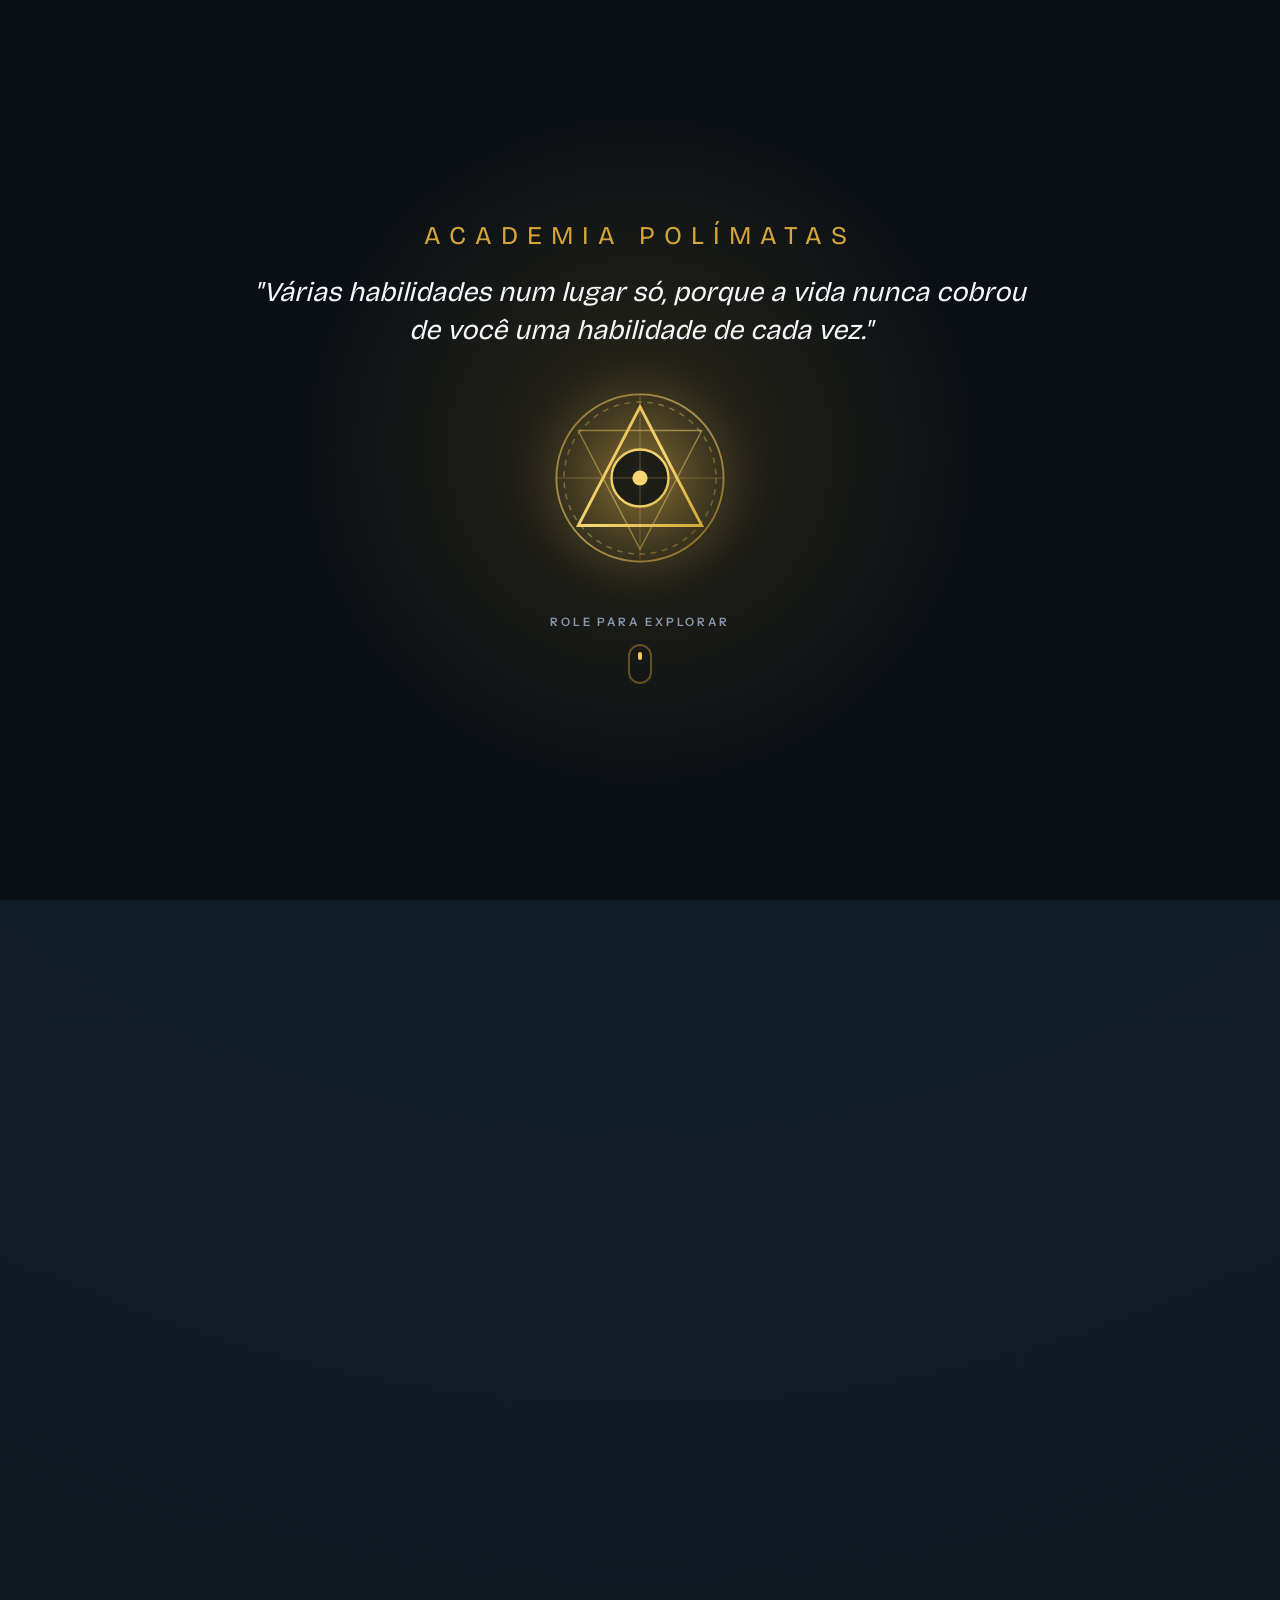
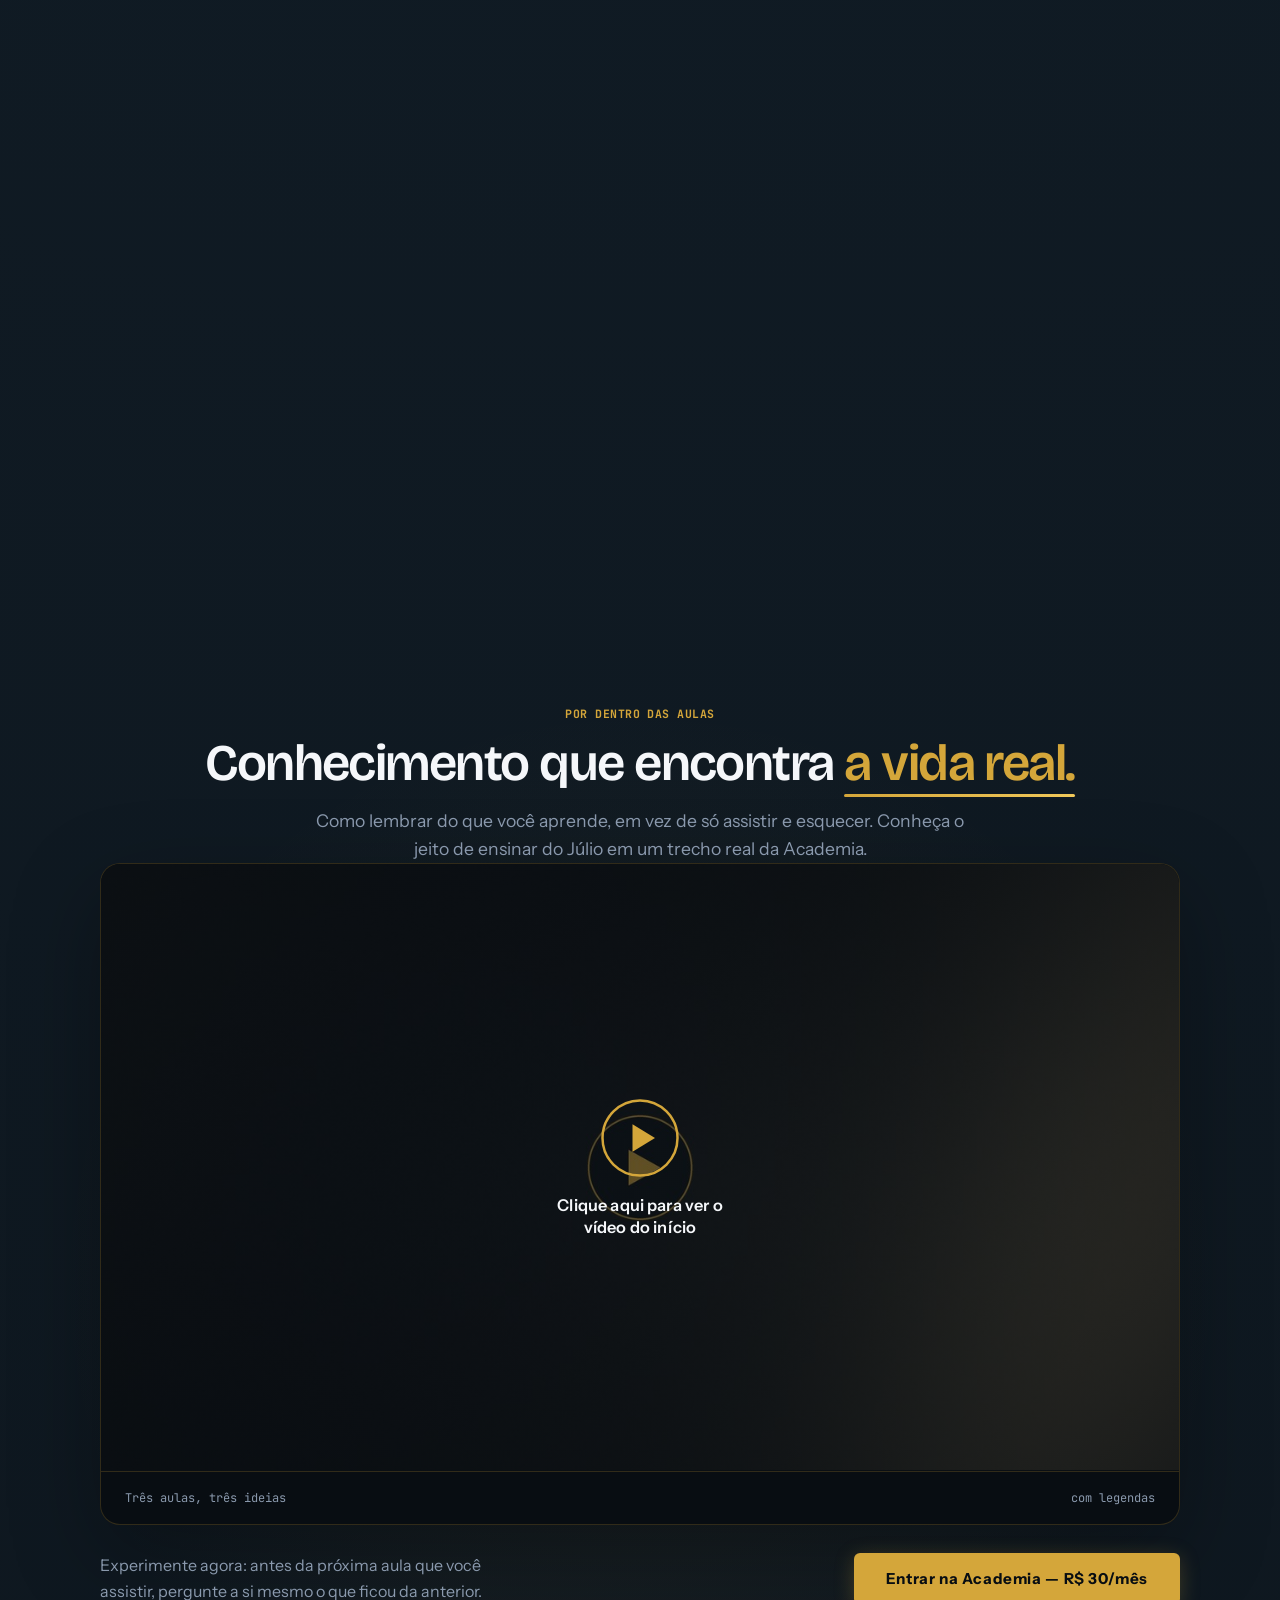
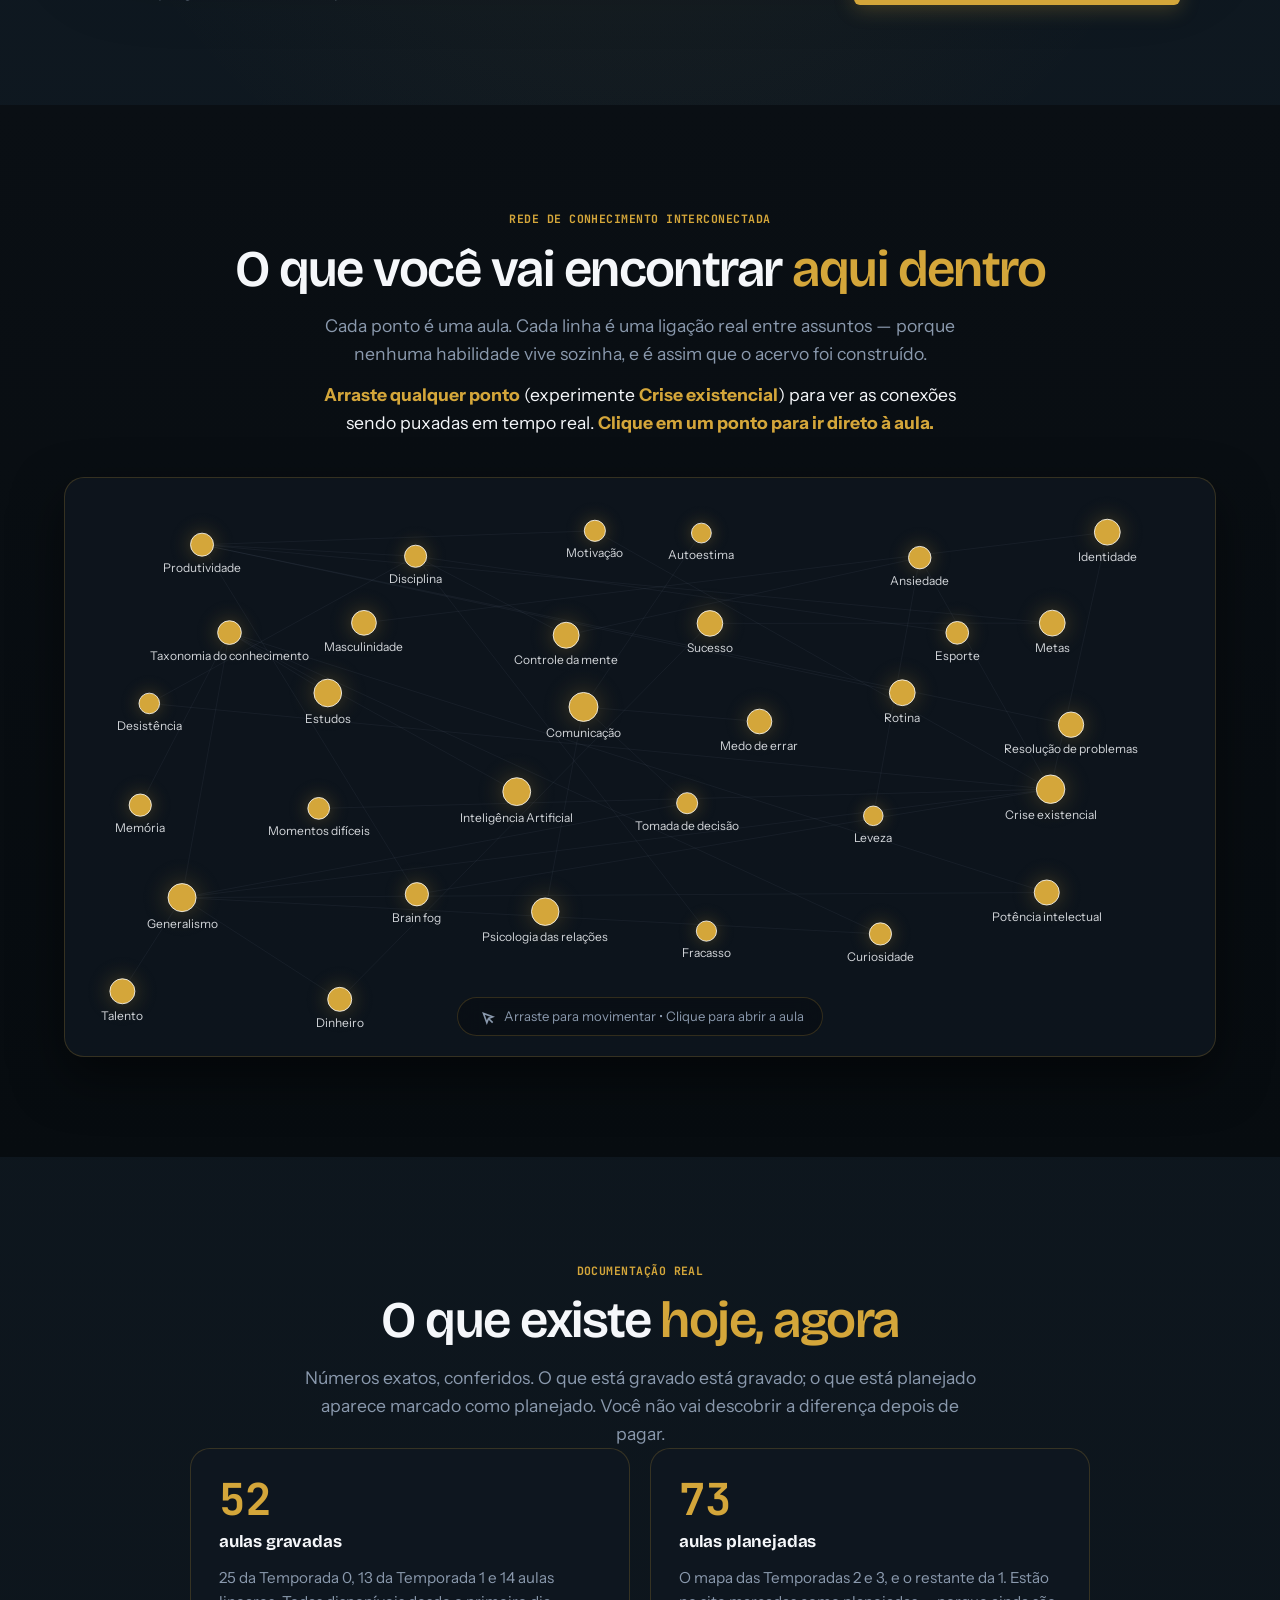
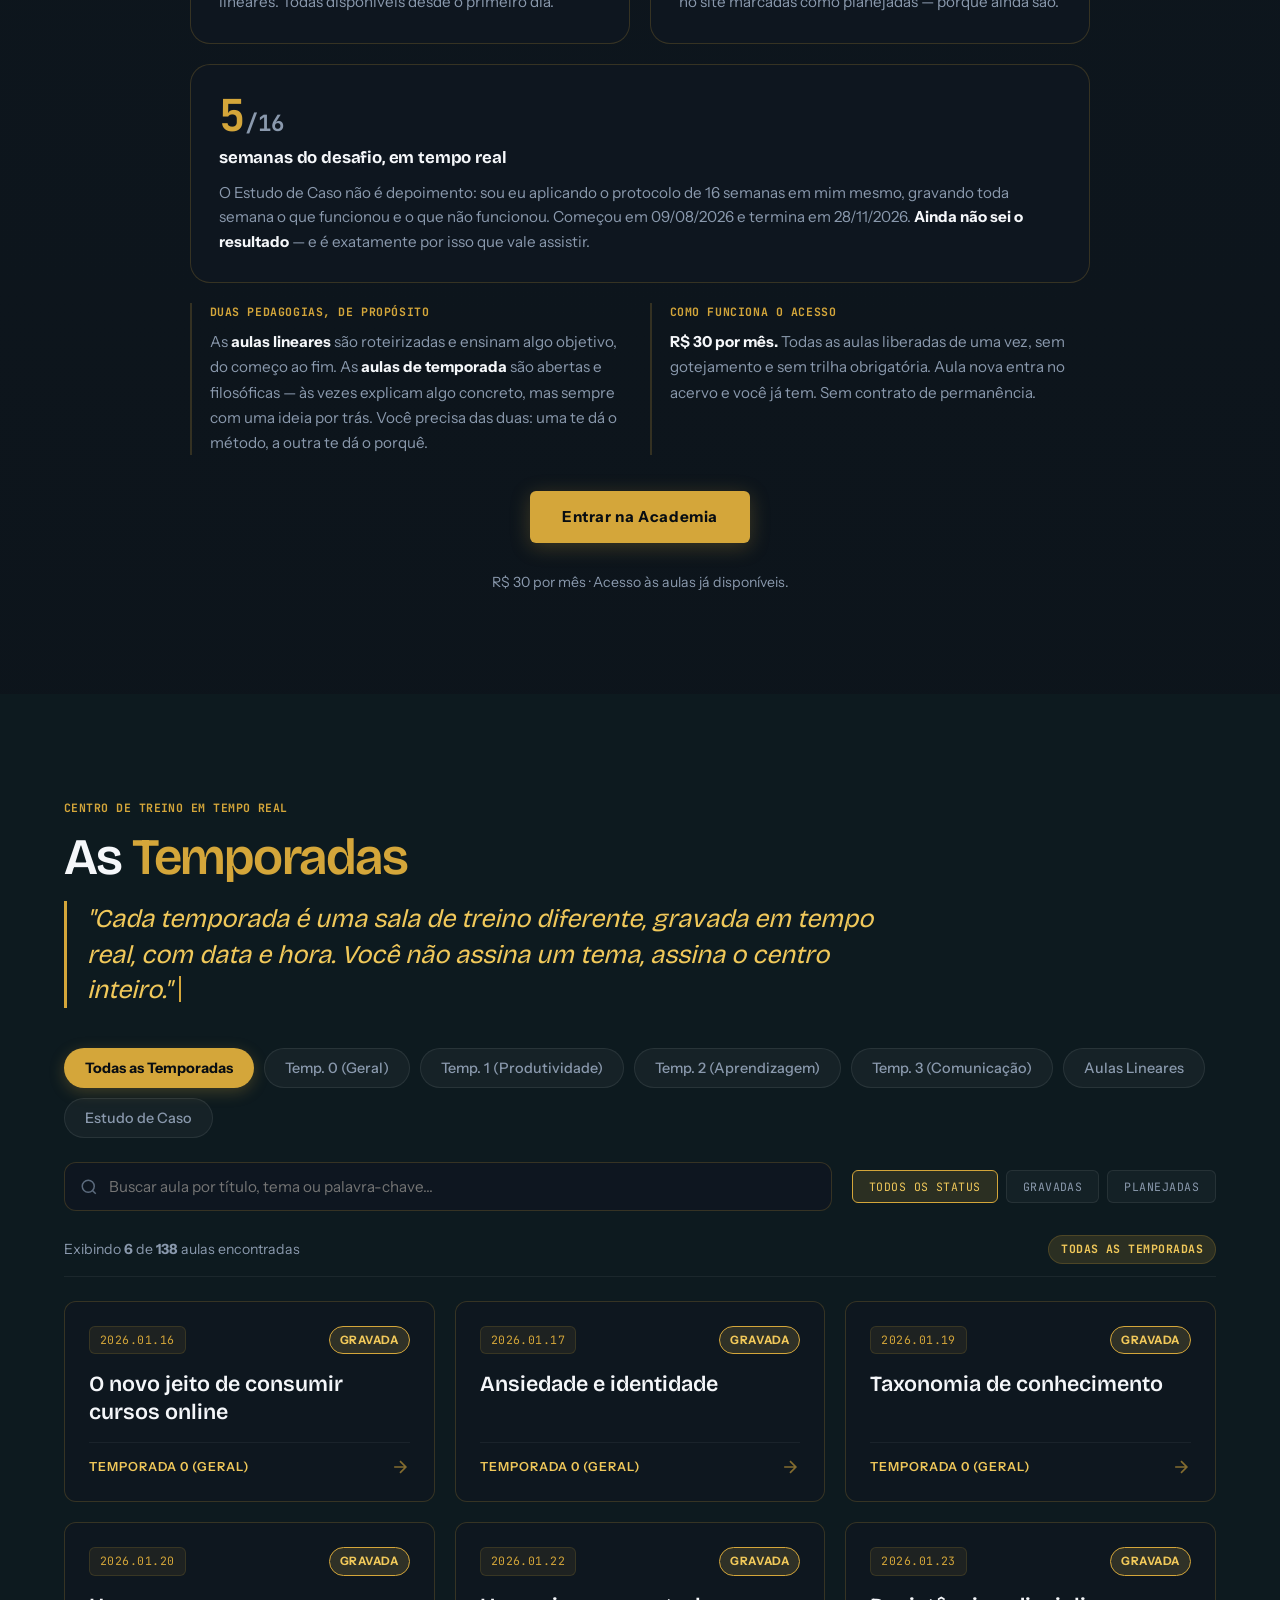
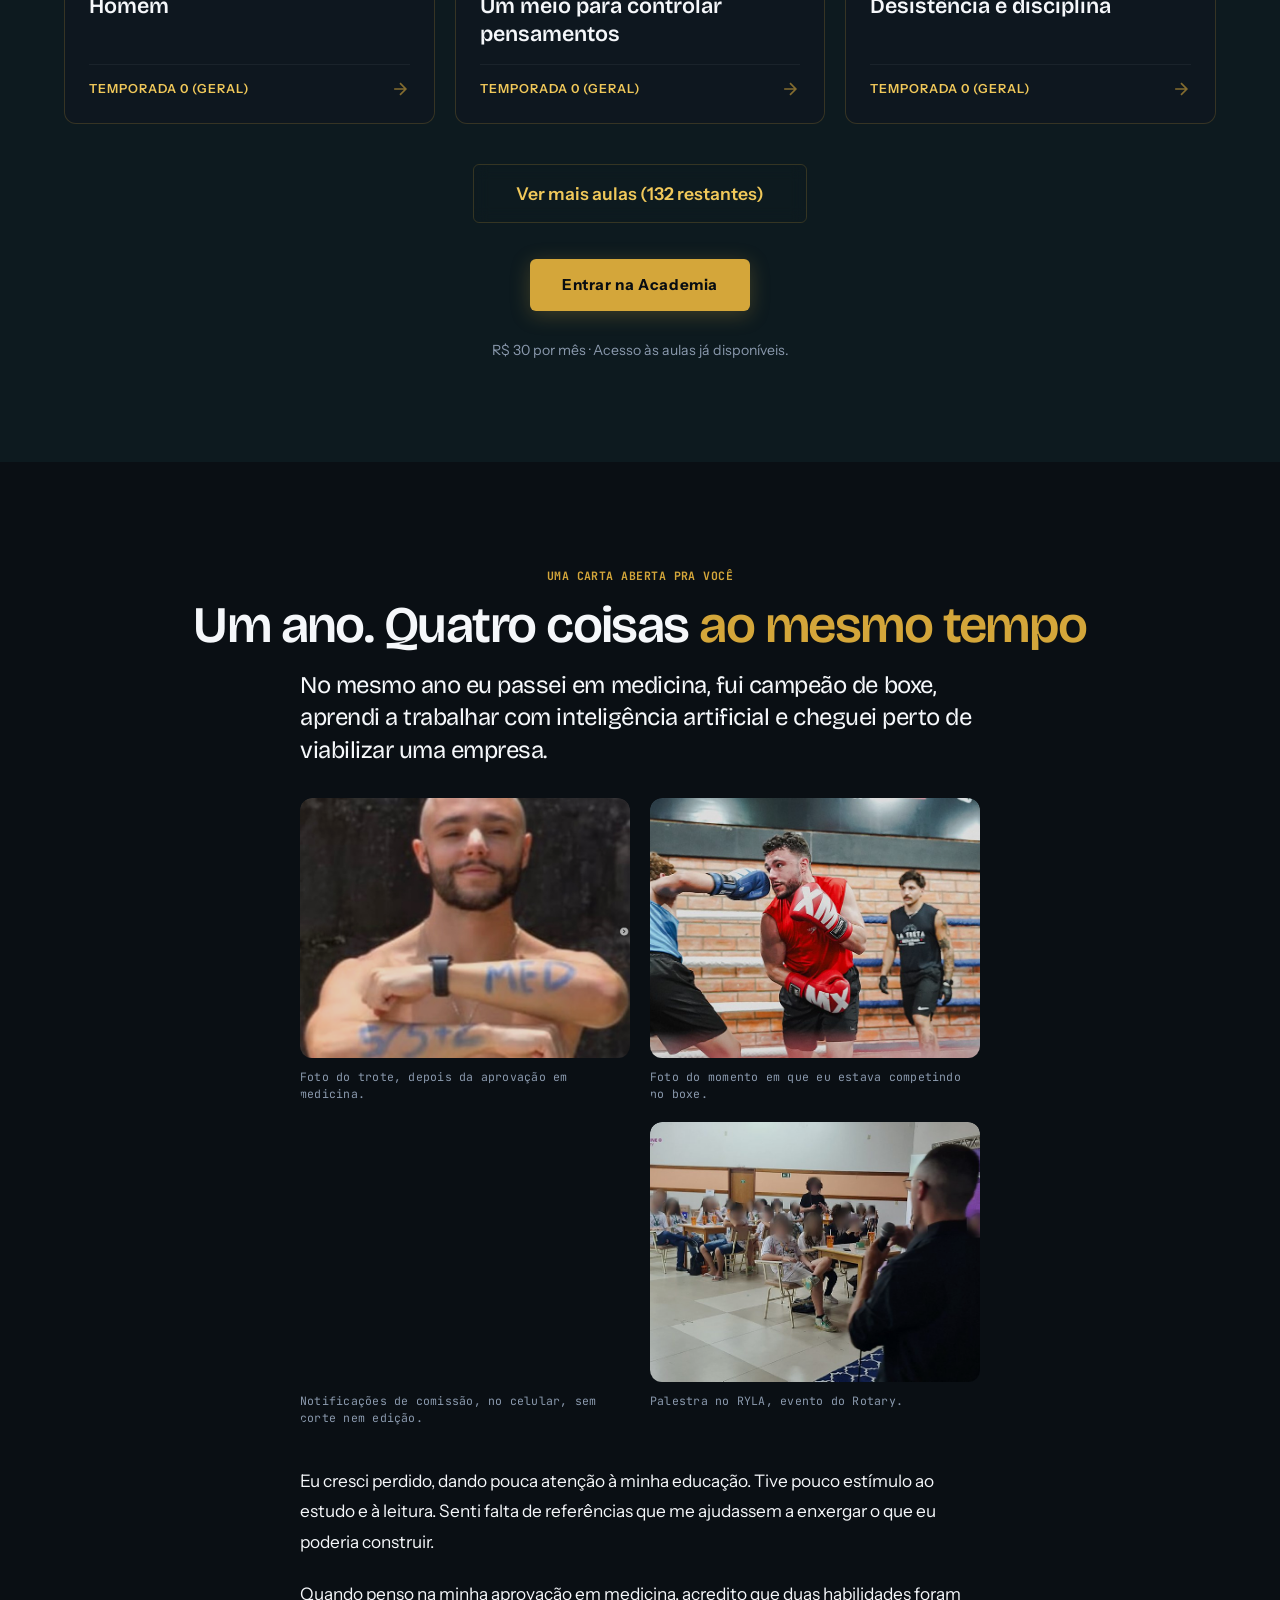
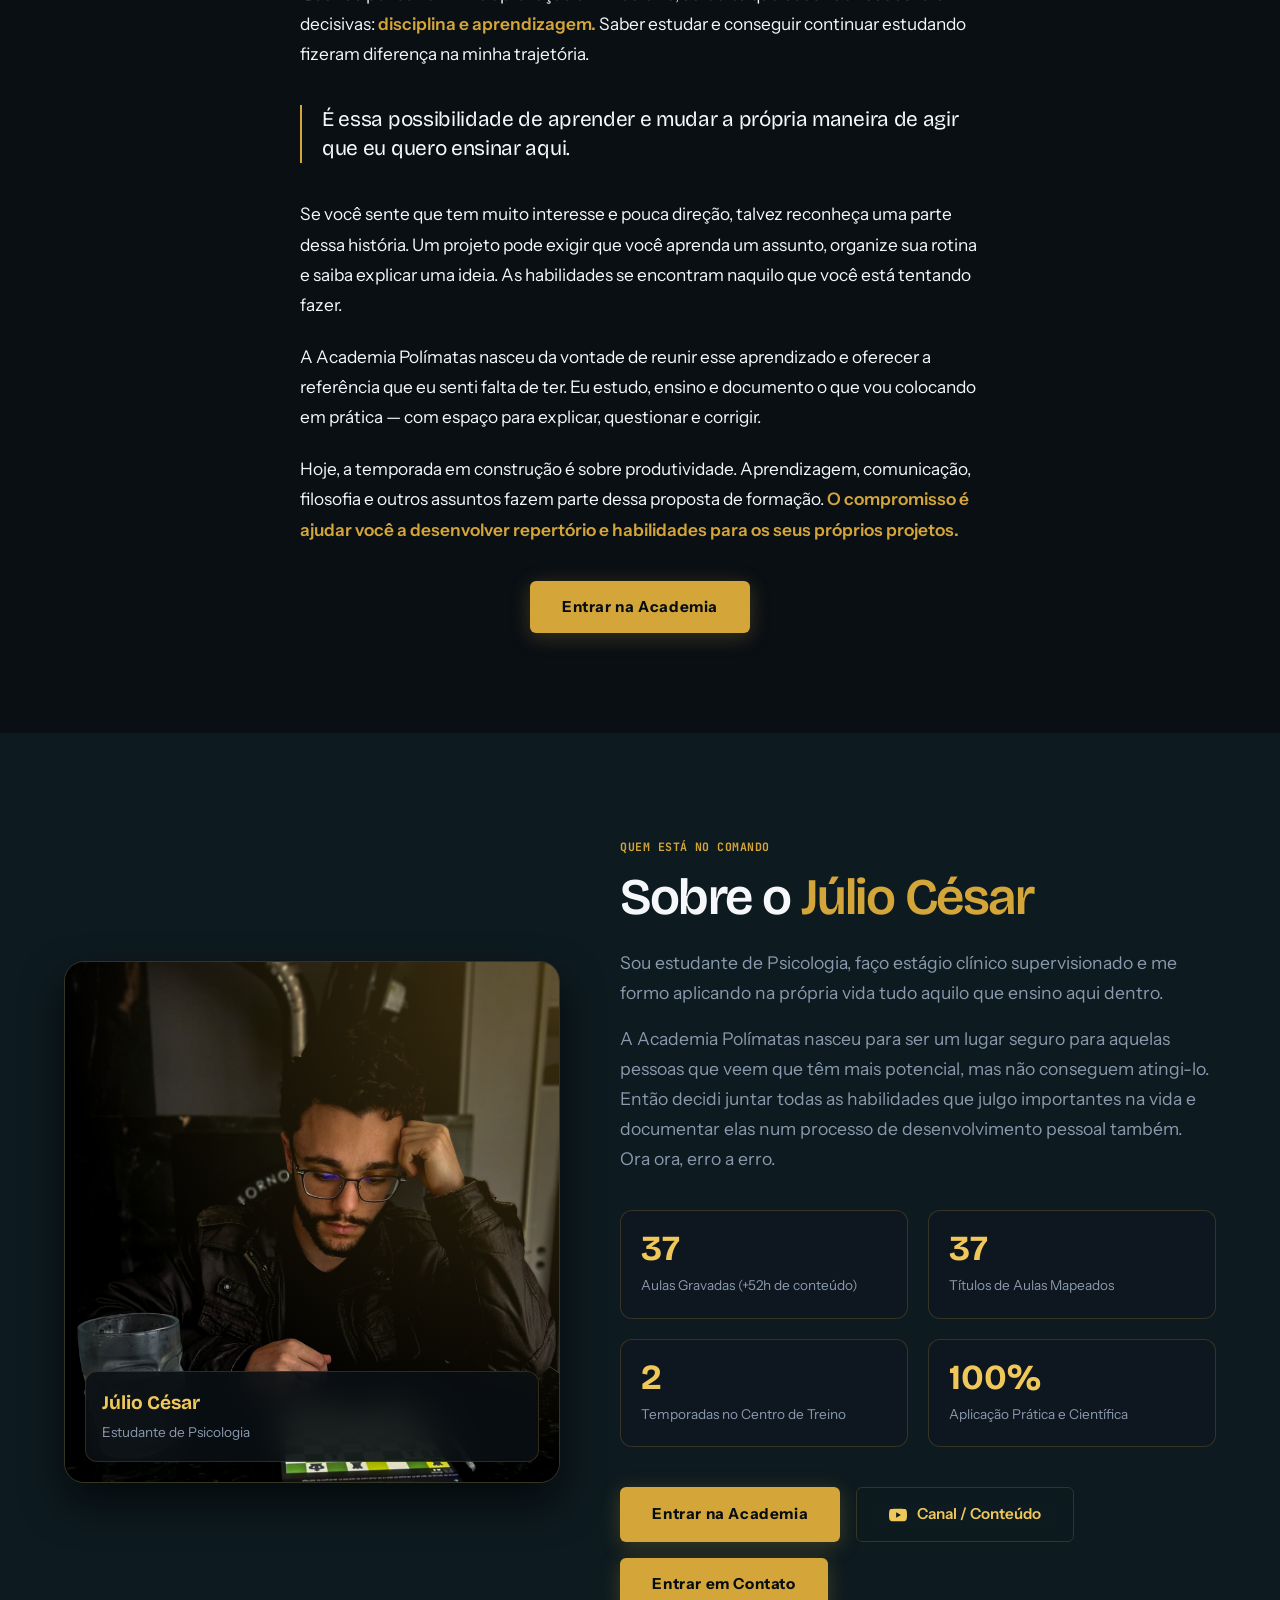
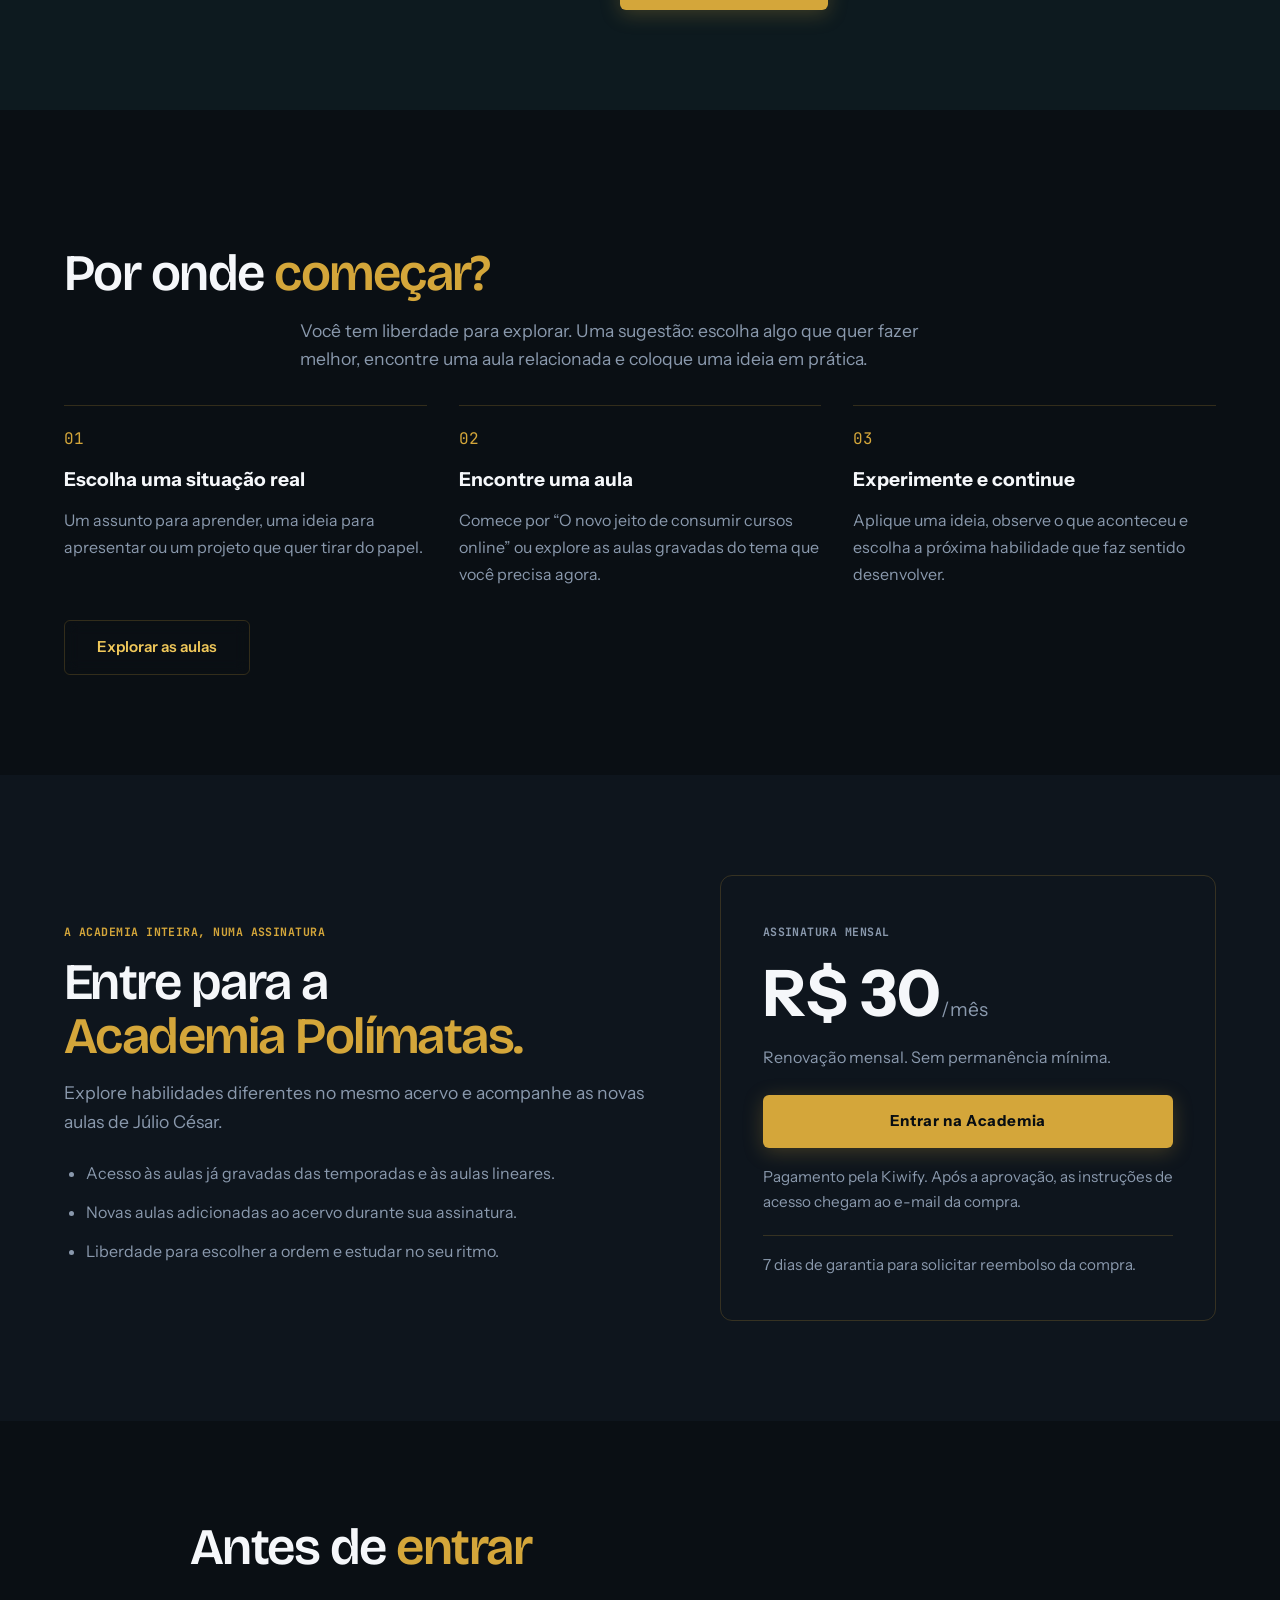
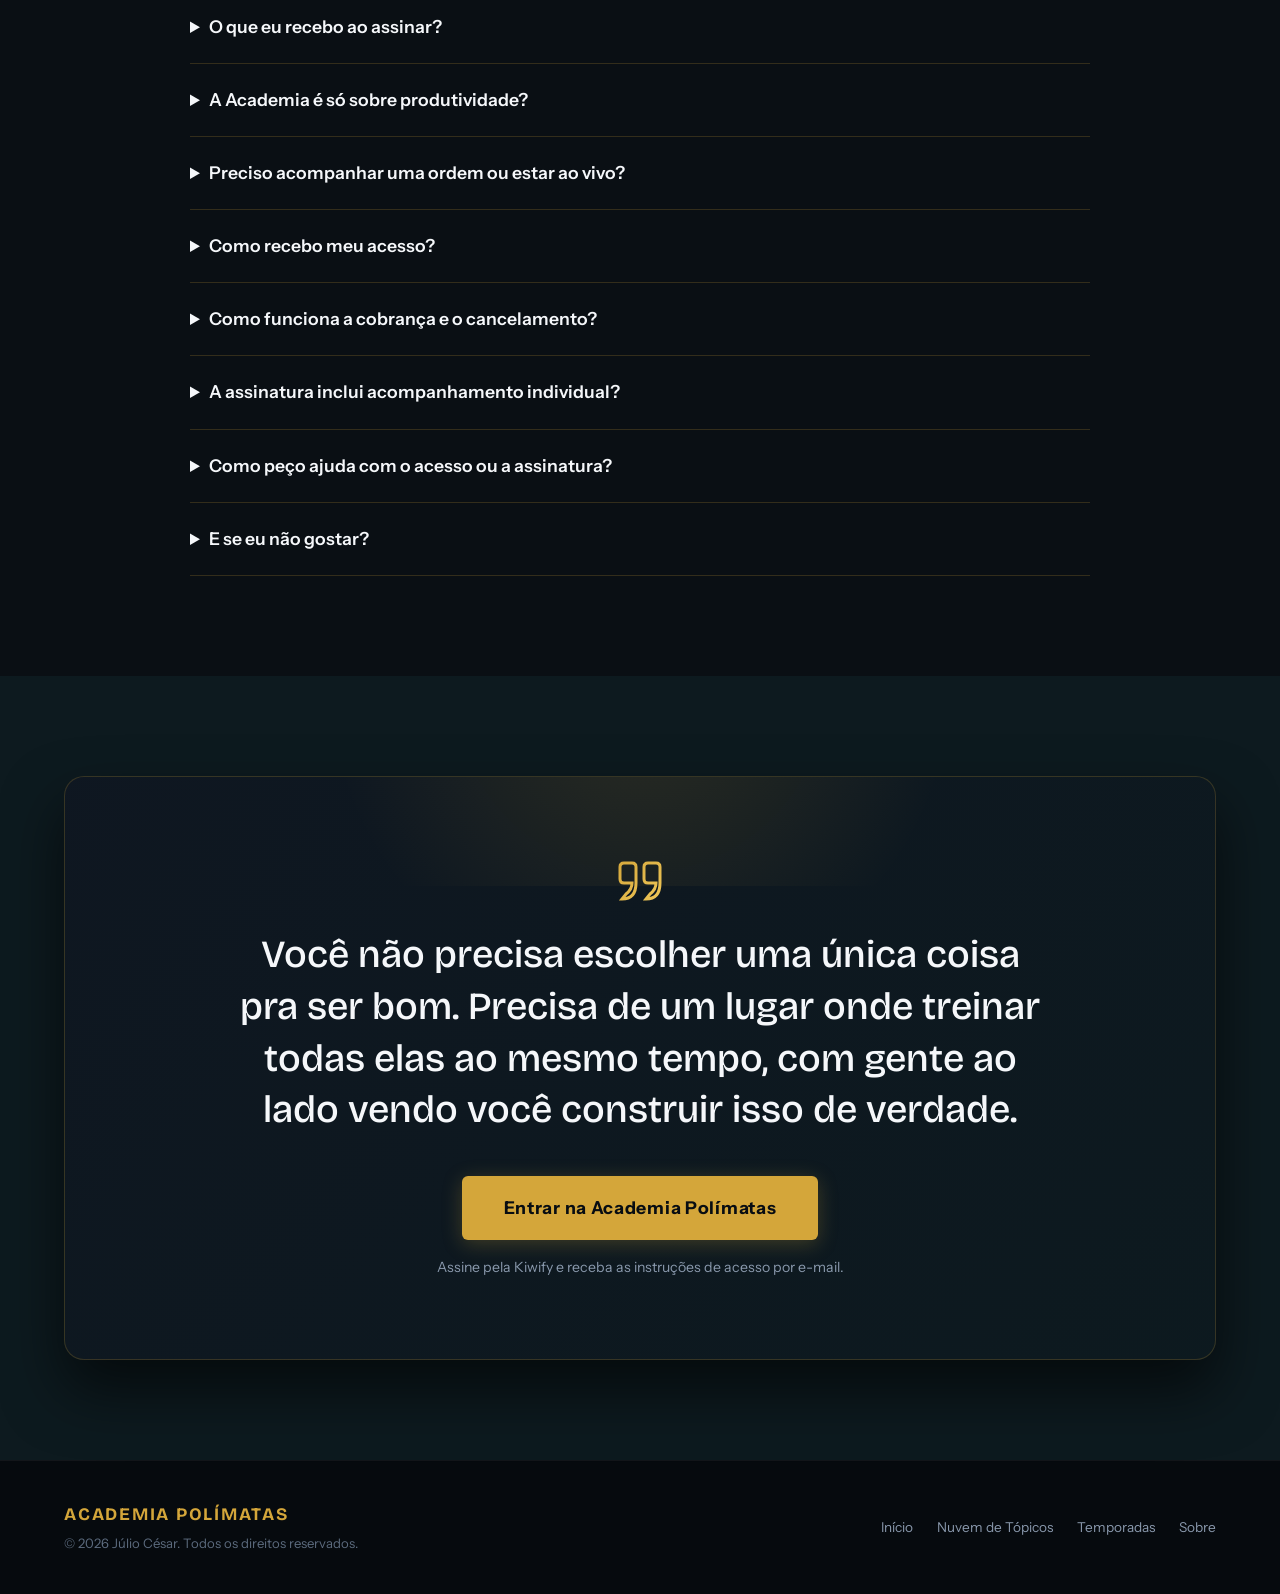
==== index.html @ 6dd8fb73 "Academia Polímatas — página de oferta v1" ====
<!DOCTYPE html>
<html lang="pt-BR">
<head>
  <meta charset="UTF-8">
  <meta name="viewport" content="width=device-width, initial-scale=1.0">
  <title>Academia Polímatas — Desenvolva Múltiplas Habilidades</title>
  <meta name="description" content="Várias habilidades num lugar só, porque a vida nunca cobrou de você uma habilidade de cada vez. Acompanhe as temporadas de treino de Júlio César.">
  
  <!-- Google Fonts: Display (Bricolage Grotesque) + Texto (Instrument Sans) + Dados (JetBrains Mono) -->
  <link rel="preconnect" href="https://fonts.googleapis.com">
  <link rel="preconnect" href="https://fonts.gstatic.com" crossorigin>
  <link href="https://fonts.googleapis.com/css2?family=Bricolage+Grotesque:opsz,wght@12..96,400;12..96,500;12..96,600;12..96,700;12..96,800&family=Instrument+Sans:wght@400;500;600;700&family=JetBrains+Mono:wght@400;500;700&display=swap" rel="stylesheet">
  
  <script>
    /* A camada de animação esconde conteúdo para revelá-lo ao rolar. Se o JS
       que revela não assumir — script antigo em cache, erro, bloqueio — a
       página ficaria em branco. Esta classe só permanece se main.js confirmar
       que assumiu; caso contrário cai em 2,5s e tudo volta a aparecer. */
    document.documentElement.classList.add('anim-on');
    setTimeout(function () {
      if (!window.__animacaoAtiva) document.documentElement.classList.remove('anim-on');
    }, 2500);
  </script>

  <link rel="icon" href="favicon.svg" type="image/svg+xml">

  <!-- Sem JS as revelações nunca recebem a classe: o conteúdo apareceria
       vazio. Este bloco devolve tudo visível, inclusive o FAQ. -->
  <noscript><style>
    [data-reveal] { opacity: 1 !important; transform: none !important; }
    .underline-draw::after { transform: scaleX(1) !important; }
    .lesson-sprout { opacity: 1 !important; }
  </style></noscript>
  <link rel="stylesheet" href="styles.css?v=20260912-cards">
</head>
<body>

  <!-- Floating Navigation Bar -->
  <header id="main-header" class="site-header hidden-header">
    <div class="header-container">
      <a href="#hero-pin-wrapper" class="brand-logo">
        <svg class="mini-emblem-svg" viewBox="0 0 100 100" fill="none">
          <circle cx="50" cy="50" r="42" stroke="url(#goldGradMini)" stroke-width="2.5"/>
          <path d="M50 15 L78 80 L22 80 Z" stroke="url(#goldGradMini)" stroke-width="2.5" fill="none"/>
          <circle cx="50" cy="50" r="14" stroke="url(#goldGradMini)" stroke-width="2.5"/>
          <defs>
            <linearGradient id="goldGradMini" x1="0" y1="0" x2="100" y2="100" gradientUnits="userSpaceOnUse">
              <stop offset="0%" stop-color="#d4a63a"/>
              <stop offset="100%" stop-color="#f0c85a"/>
            </linearGradient>
          </defs>
        </svg>
        <span>ACADEMIA POLÍMATAS</span>
      </a>
      <nav class="nav-links">
        <a href="#topicos-grafo">Tópicos</a>
        <a href="#temporadas">Temporadas</a>
        <a href="#pratica-real">Prática Real</a>
        <a href="#sobre-julio">Sobre</a>
      </nav>
      <a class="btn-cta-gold btn-sm" id="nav-cta-btn" href="https://pay.kiwify.com.br/OizrzJd">Entrar na Academia</a>
    </div>
  </header>

  <!-- BLOCO 1: HERO PINNED (TELA DE ABERTURA COM PORTAL DO LOGO & FRASE) -->
  <div id="hero-pin-wrapper">
    <section id="hero-section" class="hero-wrapper">
      <!-- Dobra 1: Tela de Bloqueio (Logo Zoom-In Portal & Text Fade Out) -->
      <div id="hero-lock" class="hero-lock-screen">
        <div class="glow-bg-radial"></div>
        
        <!-- Text Group (Fades out quickly) -->
        <div class="lock-text-group" id="lock-text-group">
          <div class="lock-brand-name">ACADEMIA POLÍMATAS</div>
          <p class="lock-quote-phrase">
            "Várias habilidades num lugar só, porque a vida nunca cobrou de você uma habilidade de cada vez."
          </p>
        </div>

        <!-- Emblem Container (Zooms massive until vanishing) -->
        <div class="emblem-container" id="emblem-portal-box">
          <div class="emblem-aura"></div>
          <svg class="main-emblem-svg" viewBox="0 0 200 200" fill="none">
            <circle cx="100" cy="100" r="88" stroke="url(#goldGradMaster)" stroke-width="2" opacity="0.6"/>
            <circle cx="100" cy="100" r="80" stroke="url(#goldGradMaster)" stroke-width="1.5" stroke-dasharray="6 6" opacity="0.4"/>
            <polygon points="100,25 165,150 35,150" stroke="url(#goldGradMaster)" stroke-width="3" fill="rgba(212, 166, 58, 0.03)"/>
            <polygon points="100,175 35,50 165,50" stroke="url(#goldGradMaster)" stroke-width="1.5" opacity="0.5" fill="none"/>
            <circle cx="100" cy="100" r="30" stroke="url(#goldGradMaster)" stroke-width="2.5" fill="rgba(10, 15, 20, 0.8)"/>
            <circle cx="100" cy="100" r="8" fill="url(#goldGradMaster)"/>
            <line x1="100" y1="12" x2="100" y2="188" stroke="url(#goldGradMaster)" stroke-width="1" opacity="0.3"/>
            <line x1="12" y1="100" x2="188" y2="100" stroke="url(#goldGradMaster)" stroke-width="1" opacity="0.3"/>
            <defs>
              <linearGradient id="goldGradMaster" x1="0" y1="0" x2="200" y2="200" gradientUnits="userSpaceOnUse">
                <stop offset="0%" stop-color="#d4a63a"/>
                <stop offset="50%" stop-color="#f7d774"/>
                <stop offset="100%" stop-color="#b8860b"/>
              </linearGradient>
            </defs>
          </svg>
        </div>

        <div class="scroll-indicator" id="scroll-trigger">
          <span class="scroll-label">ROLE PARA EXPLORAR</span>
          <div class="mouse-icon">
            <div class="mouse-wheel"></div>
          </div>
        </div>
      </div>

      <div id="hero-situations" class="hero-situations" aria-hidden="true" inert>
        <div class="container situations-grid">
          <div class="situations-col">
            <p class="eyebrow-tag" data-reveal="up">NA VIDA, AS HABILIDADES SE ENCONTRAM</p>
            <div class="situations-list">
              <div class="situation" data-reveal="up" style="--delay:0ms"><svg class="situation-glyph" viewBox="0 0 32 32" fill="none" stroke="currentColor" stroke-width="1.6" stroke-linecap="round" stroke-linejoin="round" aria-hidden="true"><path pathLength="100" d="M5 8c4-2 8-2 11 1 3-3 7-3 11-1v16c-4-2-8-2-11 1-3-3-7-3-11-1V8Z"/><path pathLength="100" d="M16 9v16"/></svg><h2>Precisa aprender algo?</h2><p>Aprendizagem, memória e prática.</p></div>
              <div class="situation" data-reveal="up" style="--delay:130ms"><svg class="situation-glyph" viewBox="0 0 32 32" fill="none" stroke="currentColor" stroke-width="1.6" stroke-linecap="round" stroke-linejoin="round" aria-hidden="true"><path pathLength="100" d="M16 4a8 8 0 0 0-5 14v3h10v-3a8 8 0 0 0-5-14Z"/><path pathLength="100" d="M13 25h6M14 28h4"/></svg><h2>Precisa apresentar uma ideia?</h2><p>Comunicação, repertório e clareza.</p></div>
              <div class="situation" data-reveal="up" style="--delay:260ms"><svg class="situation-glyph" viewBox="0 0 32 32" fill="none" stroke="currentColor" stroke-width="1.6" stroke-linecap="round" stroke-linejoin="round" aria-hidden="true"><path pathLength="100" d="M7 27V7h11l5 5v6"/><path pathLength="100" d="M18 7v5h5"/><path pathLength="100" d="M17 24h10m0 0-4-4m4 4-4 4"/></svg><h2>Precisa tirar um projeto do papel?</h2><p>Visão, rotina e execução.</p></div>
            </div>
            <a href="#hero-headline" class="situations-next">Conheça a Academia &darr;</a>
          </div>

          <figure class="situations-foto" data-reveal="up" style="--delay:200ms" data-mouse-zoom>
            <img src="midia/trote-medicina.jpg" alt="Júlio César no trote, após a aprovação em cinco vestibulares de medicina">
            <figcaption>Trote, depois da aprovação em medicina.</figcaption>
          </figure>
        </div>
      </div>

      <!-- Dobra 2: Headline Real (Fullstack Photo Careca 5 Vestibulares) -->
      <div id="hero-headline" class="hero-headline-screen">
        <div class="container">
          <div class="hero-headline-grid">
            <!-- Left Text Column -->
            <div class="hero-text-col">
              <div class="eyebrow-tag">CENTRO DE TREINAMENTO INTEGRAL</div>
              <h1 class="main-headline" data-typewrite>Seja bem-vindo à <span class="text-gold-serif">Academia Polímatas</span>.</h1>
              <p class="subheadline">
                Várias habilidades num lugar só, <strong class="text-gold-bold">porque a vida nunca cobrou de você uma habilidade de cada vez.</strong>
              </p>
              <p class="hero-price"><strong>R$ 30/mês</strong> · Acesso ao acervo disponível e às novas aulas durante a assinatura.</p>
              <div class="hero-cta-group">
                <a href="#temporadas" class="btn-cta-gold" id="hero-ver-temporadas-btn">Ver Temporadas</a>
                <a class="btn-cta-outline" id="hero-entrar-btn" href="https://pay.kiwify.com.br/OizrzJd">Entrar na Academia</a>
              </div>
            </div>

            <!-- Right Hero Photo (Careca MED 5/5+2) -->
            <div class="hero-img-col">
              <div class="hero-fullstack-card hero-emblem-card">
                <div class="hero-card-glow"></div>
                <div class="emblem-stage" role="img" aria-label="Emblema da Academia Polímatas">
                  <svg class="emblem-spin" viewBox="0 0 200 200" fill="none" aria-hidden="true">
                    <g class="emblem-turn">
                      <circle cx="100" cy="100" r="88" stroke="url(#goldGradHero)" stroke-width="2" opacity="0.6"/>
                      <circle class="emblem-dash" cx="100" cy="100" r="80" stroke="url(#goldGradHero)" stroke-width="1.5" stroke-dasharray="6 6" opacity="0.4"/>
                      <polygon points="100,25 165,150 35,150" stroke="url(#goldGradHero)" stroke-width="3" fill="rgba(212, 166, 58, 0.03)"/>
                      <polygon points="100,175 35,50 165,50" stroke="url(#goldGradHero)" stroke-width="1.5" opacity="0.5" fill="none"/>
                      <circle cx="100" cy="100" r="30" stroke="url(#goldGradHero)" stroke-width="2.5" fill="rgba(10, 15, 20, 0.8)"/>
                      <circle class="emblem-core" cx="100" cy="100" r="8" fill="url(#goldGradHero)"/>
                      <line x1="100" y1="12" x2="100" y2="188" stroke="url(#goldGradHero)" stroke-width="1" opacity="0.3"/>
                      <line x1="12" y1="100" x2="188" y2="100" stroke="url(#goldGradHero)" stroke-width="1" opacity="0.3"/>
                    </g>
                    <defs>
                      <linearGradient id="goldGradHero" x1="0" y1="0" x2="200" y2="200" gradientUnits="userSpaceOnUse">
                        <stop offset="0%" stop-color="#d4a63a"/>
                        <stop offset="50%" stop-color="#f7d774"/>
                        <stop offset="100%" stop-color="#b8860b"/>
                      </linearGradient>
                    </defs>
                  </svg>
                </div>
                <div class="hero-card-tag">
                  <span class="tag-name">Academia Polímatas</span>
                  <span class="tag-desc">Centro de treinamento integral</span>
                </div>
              </div>
            </div>
          </div>
        </div>
      </div>
    </section>
  </div>

  <section id="amostra-aulas" class="section-padding sample-section" aria-labelledby="sample-title">
    <div class="container sample-container">
      <div class="section-header text-center" data-reveal="up">
        <span class="eyebrow-tag">POR DENTRO DAS AULAS</span>
        <h2 id="sample-title" class="section-title">Conhecimento que encontra <span class="text-gold-serif underline-draw" data-reveal="sublinhar">a vida real.</span></h2>
        <p class="section-desc">Como lembrar do que você aprende, em vez de só assistir e esquecer. Conheça o jeito de ensinar do Júlio em um trecho real da Academia.</p>
      </div>
      <figure class="sample-film" data-sample-film>
        <div class="sample-stage">
          <video playsinline muted preload="none" poster="midia/amostra-capa.jpg" aria-label="Amostra de aulas da Academia Polímatas">
            <source src="midia/amostra-academia.mp4" type="video/mp4">
            <track kind="captions" src="midia/amostra-academia.pt.vtt" srclang="pt" label="Português">
            Seu navegador não reproduz este vídeo. <a href="midia/amostra-academia.mp4">Abra a amostra de aulas.</a>
          </video>
          <button type="button" class="sample-start" data-sample-start>
            <span class="sample-start__mark" aria-hidden="true">
              <svg viewBox="0 0 64 64" fill="none" aria-hidden="true">
                <circle cx="32" cy="32" r="30" stroke="currentColor" stroke-width="2"/>
                <path d="M26 21 L44 32 L26 43 Z" fill="currentColor"/>
              </svg>
            </span>
            <span class="sample-start__texto">Clique aqui para ver o vídeo do início</span>
          </button>
        </div>
        <figcaption><span>Três aulas, três ideias</span><span data-sample-duracao>com legendas</span></figcaption>
      </figure>
      <div class="sample-action">
        <p>Experimente agora: antes da próxima aula que você assistir, pergunte a si mesmo o que ficou da anterior.</p>
        <a class="btn-cta-gold" href="https://pay.kiwify.com.br/OizrzJd">Entrar na Academia — R$ 30/mês</a>
      </div>
    </div>
  </section>

  <!-- BLOCO 2: NUVEM DE TÓPICOS (Grafo Obsidian Interconectado) -->
  <section id="topicos-grafo" class="section-padding graph-section">
    <div class="container">
      <div class="section-header text-center" data-reveal="up">
        <span class="eyebrow-tag">REDE DE CONHECIMENTO INTERCONECTADA</span>
        <h2 class="section-title">O que você vai encontrar <span class="text-gold-serif">aqui dentro</span></h2>
        <p class="section-desc">
          Cada ponto é uma aula. Cada linha é uma ligação real entre assuntos — porque nenhuma habilidade vive sozinha, e é assim que o acervo foi construído.
        </p>
        <p class="section-desc graph-instructions">
          <strong>Arraste qualquer ponto</strong> (experimente <strong>Crise existencial</strong>) para ver as conexões sendo puxadas em tempo real.
          <strong>Clique em um ponto para ir direto à aula.</strong>
        </p>
      </div>

      <div class="graph-canvas-wrapper">
        <canvas id="obsidian-canvas"></canvas>
        <div class="graph-overlay-hint">
          <svg width="20" height="20" viewBox="0 0 24 24" fill="none" stroke="currentColor" stroke-width="2"><path d="M15 15l-2 5L9 9l11 4-5 2zm0 0l5 5"/></svg>
          <span>Arraste para movimentar • Clique para abrir a aula</span>
        </div>
      </div>
    </div>
  </section>

  <!-- BLOCO 3: AS TEMPORADAS (Com Botão "Ver Mais") -->
  <section id="documentacao-real" class="section-padding doc-section">
    <div class="container">
      <div class="section-header text-center" data-reveal="up">
        <span class="eyebrow-tag">DOCUMENTAÇÃO REAL</span>
        <h2 class="section-title">O que existe <span class="text-gold-serif">hoje, agora</span></h2>
        <p class="section-desc">
          Números exatos, conferidos. O que está gravado está gravado; o que está planejado
          aparece marcado como planejado. Você não vai descobrir a diferença depois de pagar.
        </p>
      </div>

      <div class="doc-grid">
        <div class="doc-card" data-reveal="up" style="--delay:0ms">
          <span class="doc-number" data-count="52">0</span>
          <h4>aulas gravadas</h4>
          <p>25 da Temporada 0, 13 da Temporada 1 e 14 aulas lineares. Todas disponíveis desde o primeiro dia.</p>
        </div>
        <div class="doc-card" data-reveal="up" style="--delay:90ms">
          <span class="doc-number" data-count="73">0</span>
          <h4>aulas planejadas</h4>
          <p>O mapa das Temporadas 2 e 3, e o restante da 1. Estão no site marcadas como planejadas — porque ainda são.</p>
        </div>
        <div class="doc-card doc-card-wide" data-reveal="up" style="--delay:180ms">
          <span class="doc-number"><span data-count="5">0</span><span class="doc-den">/16</span></span>
          <h4>semanas do desafio, em tempo real</h4>
          <p>
            O Estudo de Caso não é depoimento: sou eu aplicando o protocolo de 16 semanas em mim mesmo,
            gravando toda semana o que funcionou e o que não funcionou. Começou em 09/08/2026 e termina em
            28/11/2026. <strong>Ainda não sei o resultado</strong> — e é exatamente por isso que vale assistir.
          </p>
        </div>
      </div>

      <div class="doc-notes">
        <div class="doc-note">
          <h5>Duas pedagogias, de propósito</h5>
          <p>
            As <strong>aulas lineares</strong> são roteirizadas e ensinam algo objetivo, do começo ao fim.
            As <strong>aulas de temporada</strong> são abertas e filosóficas — às vezes explicam algo concreto,
            mas sempre com uma ideia por trás. Você precisa das duas: uma te dá o método, a outra te dá o porquê.
          </p>
        </div>
        <div class="doc-note">
          <h5>Como funciona o acesso</h5>
          <p>
            <strong>R$ 30 por mês.</strong> Todas as aulas liberadas de uma vez, sem gotejamento e sem trilha
            obrigatória. Aula nova entra no acervo e você já tem. Sem contrato de permanência.
          </p>
        </div>
      </div>
      <div class="purchase-cta">
        <a class="btn-cta-gold" href="https://pay.kiwify.com.br/OizrzJd">Entrar na Academia</a>
        <p class="closing-subnote">R$ 30 por mês · Acesso às aulas já disponíveis.</p>
      </div>
    </div>
  </section>

  <section id="temporadas" class="section-padding seasons-section">
    <div class="container">
      <div class="section-header" data-reveal="up">
        <span class="eyebrow-tag">CENTRO DE TREINO EM TEMPO REAL</span>
        <h2 class="section-title">As <span class="text-gold-serif">Temporadas</span></h2>
        <blockquote class="manifesto-quote" data-typewrite>
          "Cada temporada é uma sala de treino diferente, gravada em tempo real, com data e hora. Você não assina um tema, assina o centro inteiro."
        </blockquote>
      </div>

      <!-- Controls & Search -->
      <div class="seasons-controls-bar">
        <div class="season-tabs" id="season-tabs-container">
          <button class="tab-btn active" data-season="all">Todas as Temporadas</button>
          <button class="tab-btn" data-season="0">Temp. 0 (Geral)</button>
          <button class="tab-btn" data-season="1">Temp. 1 (Produtividade)</button>
          <button class="tab-btn" data-season="2">Temp. 2 (Aprendizagem)</button>
          <button class="tab-btn" data-season="3">Temp. 3 (Comunicação)</button>
          <button class="tab-btn" data-season="L">Aulas Lineares</button>
          <button class="tab-btn" data-season="D">Estudo de Caso</button>
        </div>

        <div class="search-and-filter">
          <div class="search-input-wrapper">
            <svg class="search-icon" width="18" height="18" viewBox="0 0 24 24" fill="none" stroke="currentColor" stroke-width="2"><circle cx="11" cy="11" r="8"/><line x1="21" y1="21" x2="16.65" y2="16.65"/></svg>
            <input type="text" id="lesson-search-input" placeholder="Buscar aula por título, tema ou palavra-chave..." autocomplete="off">
            <button id="clear-search-btn" class="clear-btn hidden">&times;</button>
          </div>

          <div class="filter-pills" id="status-filter-container">
            <button class="filter-pill active" data-status="all">Todos os Status</button>
            <button class="filter-pill" data-status="recorded">Gravadas</button>
            <button class="filter-pill" data-status="planned">Planejadas</button>
          </div>
        </div>
      </div>

      <!-- Lesson Counter Stats Bar -->
      <div class="lessons-counter-info">
        <span>Exibindo <strong id="visible-count">0</strong> de <strong id="total-count">0</strong> aulas encontradas</span>
        <div class="badge-group">
          <span id="season-name-badge" class="active-season-badge">Todas as Temporadas</span>
          <span id="active-filter-badge" class="active-filter-badge hidden"></span>
        </div>
      </div>

      <!-- Grid of Lessons -->
      <div id="lessons-grid" class="lessons-grid">
        <!-- Injected via JavaScript -->
      </div>

      <!-- Load More Button Container -->
      <div id="load-more-container" class="load-more-wrapper">
        <!-- Injected via JS when needed -->
      </div>
      <div class="purchase-cta">
        <a class="btn-cta-gold" href="https://pay.kiwify.com.br/OizrzJd">Entrar na Academia</a>
        <p class="closing-subnote">R$ 30 por mês · Acesso às aulas já disponíveis.</p>
      </div>
    </div>
  </section>

  <!-- BLOCO DE PRÁTICA REAL (Galeria com Fotos Reais) -->
  <section id="pratica-real" class="section-padding gallery-section">
    <div class="container">
      <div class="section-header text-center" data-reveal="up">
        <span class="eyebrow-tag">UMA CARTA ABERTA PRA VOCÊ</span>
        <h2 class="section-title">Um ano. Quatro coisas <span class="text-gold-serif">ao mesmo tempo</span></h2>
      </div>

      <div class="letter">
        <p class="letter-lead">
          No mesmo ano eu passei em medicina, fui campeão de boxe, aprendi a trabalhar com
          inteligência artificial e cheguei perto de viabilizar uma empresa.
        </p>

        <div class="letter-figures" data-mouse-zoom-group>
          <figure class="letter-figure" data-reveal="up" style="--delay:0ms">
            <img src="midia/trote-medicina.jpg" alt="Trote após a aprovação em medicina" class="gallery-img">
            <figcaption>Foto do trote, depois da aprovação em medicina.</figcaption>
          </figure>
          <figure class="letter-figure" data-reveal="up" style="--delay:80ms">
            <img src="org__la-treta-mma-7-torneio-interno-ab0ed357f907.jpeg" alt="Competindo no boxe" class="gallery-img">
            <figcaption>Foto do momento em que eu estava competindo no boxe.</figcaption>
          </figure>
          <figure class="letter-figure" data-reveal="up" style="--delay:160ms">
            <video src="midia/vendas-comissoes-blur.mp4" autoplay muted loop playsinline class="gallery-img"></video>
            <figcaption>Notificações de comissão, no celular, sem corte nem edição.</figcaption>
          </figure>
          <figure class="letter-figure" data-reveal="up" style="--delay:240ms">
            <img src="midia/palestra-rotary.jpg" alt="Palestrando no RYLA, evento do Rotary" class="gallery-img">
            <figcaption>Palestra no RYLA, evento do Rotary.</figcaption>
          </figure>
        </div>

        <p>Eu cresci perdido, dando pouca atenção à minha educação. Tive pouco estímulo ao estudo e à leitura. Senti falta de referências que me ajudassem a enxergar o que eu poderia construir.</p>
        <p>Quando penso na minha aprovação em medicina, acredito que duas habilidades foram decisivas: <strong>disciplina e aprendizagem.</strong> Saber estudar e conseguir continuar estudando fizeram diferença na minha trajetória.</p>
        <p class="letter-turn">É essa possibilidade de aprender e mudar a própria maneira de agir que eu quero ensinar aqui.</p>
        <p>Se você sente que tem muito interesse e pouca direção, talvez reconheça uma parte dessa história. Um projeto pode exigir que você aprenda um assunto, organize sua rotina e saiba explicar uma ideia. As habilidades se encontram naquilo que você está tentando fazer.</p>
        <p>A Academia Polímatas nasceu da vontade de reunir esse aprendizado e oferecer a referência que eu senti falta de ter. Eu estudo, ensino e documento o que vou colocando em prática — com espaço para explicar, questionar e corrigir.</p>
        <p>Hoje, a temporada em construção é sobre produtividade. Aprendizagem, comunicação, filosofia e outros assuntos fazem parte dessa proposta de formação. <strong>O compromisso é ajudar você a desenvolver repertório e habilidades para os seus próprios projetos.</strong></p>
      </div>
      <div class="purchase-cta">
        <a class="btn-cta-gold" href="https://pay.kiwify.com.br/OizrzJd">Entrar na Academia</a>
      </div>
    </div>
  </section>

  <!-- BLOCO 4: SOBRE O JÚLIO CÉSAR -->
  <section id="sobre-julio" class="section-padding about-section">
    <div class="container">
      <div class="about-grid">
        <div class="about-image-column">
          <div class="portrait-card" data-mouse-zoom>
            <div class="portrait-glow"></div>
            <img src="7ce73230-c9ff-415b-97db-a8694c704b75.jpg" alt="Júlio César — Estudante de Psicologia" class="portrait-img">
            <div class="portrait-badge">
              <span class="badge-role">Júlio César</span>
              <span class="badge-title">Estudante de Psicologia</span>
            </div>
          </div>
        </div>

        <div class="about-text-column">
          <span class="eyebrow-tag">QUEM ESTÁ NO COMANDO</span>
          <h2 class="section-title">Sobre o <span class="text-gold-serif">Júlio César</span></h2>
          
          <div class="about-bio-text">
            <p>
              Sou estudante de Psicologia, faço estágio clínico supervisionado e me formo aplicando na própria vida tudo aquilo que ensino aqui dentro.
            </p>
            <p>
              A Academia Polímatas nasceu para ser um lugar seguro para aquelas pessoas que veem que têm mais potencial, mas não conseguem atingi-lo. Então decidi juntar todas as habilidades que julgo importantes na vida e documentar elas num processo de desenvolvimento pessoal também. Ora ora, erro a erro.
            </p>
          </div>

          <!-- Numbers / Metrics Grid -->
          <div class="metrics-grid">
            <div class="metric-card" data-reveal="up" style="--delay:0ms">
              <span class="metric-number" data-target="50">50</span>
              <span class="metric-label">Aulas Gravadas (+52h de conteúdo)</span>
            </div>
            <div class="metric-card" data-reveal="up" style="--delay:70ms">
              <span class="metric-number" data-target="72">72</span>
              <span class="metric-label">Títulos de Aulas Mapeados</span>
            </div>
            <div class="metric-card" data-reveal="up" style="--delay:140ms">
              <span class="metric-number" data-target="2">2</span>
              <span class="metric-label">Temporadas no Centro de Treino</span>
            </div>
            <div class="metric-card" data-reveal="up" style="--delay:210ms">
              <span class="metric-number">100%</span>
              <span class="metric-label">Aplicação Prática e Científica</span>
            </div>
          </div>

          <div class="about-cta-group">
            <a class="btn-cta-gold" href="https://pay.kiwify.com.br/OizrzJd">Entrar na Academia</a>
            <a href="https://www.youtube.com/@JulioCesar-ml3cu" target="_blank" rel="noopener" class="btn-cta-outline" id="about-canal-btn">
              <svg width="18" height="18" viewBox="0 0 24 24" fill="currentColor"><path d="M23.498 6.186a3.016 3.016 0 0 0-2.122-2.136C19.505 3.545 12 3.545 12 3.545s-7.505 0-9.377.505A3.017 3.017 0 0 0 .502 6.186C0 8.07 0 12 0 12s0 3.93.502 5.814a3.016 3.016 0 0 0 2.122 2.136c1.871.505 9.376.505 9.376.505s7.505 0 9.377-.505a3.015 3.015 0 0 0 2.122-2.136C24 15.93 24 12 24 12s0-3.93-.502-5.814zM9.545 15.568V8.432L15.818 12l-6.273 3.568z"/></svg>
              Canal / Conteúdo
            </a>
            <a class="btn-cta-gold" id="about-contato-btn" href="https://wa.me/5546988254900">
              Entrar em Contato
            </a>
          </div>
        </div>
      </div>
    </div>
  </section>


  <section id="primeiros-passos" class="section-padding start-section">
    <div class="container">
      <span class="eyebrow-tag" data-reveal="up">SEU PONTO DE PARTIDA</span>
      <h2 class="section-title" data-reveal="up">Por onde <span class="text-gold-serif">começar?</span></h2>
      <p class="section-desc" data-reveal="up">Você tem liberdade para explorar. Uma sugestão: escolha algo que quer fazer melhor, encontre uma aula relacionada e coloque uma ideia em prática.</p>
      <div class="start-grid">
        <article data-reveal="up" style="--delay:0ms"><span class="step-number">01</span><h3>Escolha uma situação real</h3><p>Um assunto para aprender, uma ideia para apresentar ou um projeto que quer tirar do papel.</p></article>
        <article data-reveal="up" style="--delay:90ms"><span class="step-number">02</span><h3>Encontre uma aula</h3><p>Comece por “O novo jeito de consumir cursos online” ou explore as aulas gravadas do tema que você precisa agora.</p></article>
        <article data-reveal="up" style="--delay:180ms"><span class="step-number">03</span><h3>Experimente e continue</h3><p>Aplique uma ideia, observe o que aconteceu e escolha a próxima habilidade que faz sentido desenvolver.</p></article>
      </div>
      <a class="btn-cta-outline" href="#temporadas">Explorar as aulas</a>
    </div>
  </section>

  <section id="assinatura" class="section-padding offer-section">
    <div class="container offer-grid">
      <div>
        <span class="eyebrow-tag" data-reveal="up">A ACADEMIA INTEIRA, NUMA ASSINATURA</span>
        <h2 class="section-title" data-reveal="up">Entre para a <span class="text-gold-serif">Academia Polímatas.</span></h2>
        <p class="section-desc" data-reveal="up">Explore habilidades diferentes no mesmo acervo e acompanhe as novas aulas de Júlio César.</p>
        <ul class="offer-includes">
          <li>Acesso às aulas já gravadas das temporadas e às aulas lineares.</li>
          <li>Novas aulas adicionadas ao acervo durante sua assinatura.</li>
          <li>Liberdade para escolher a ordem e estudar no seu ritmo.</li>
        </ul>
      </div>
      <div class="offer-card" data-reveal="up" style="--delay:0ms">
        <p class="eyebrow-tag">ASSINATURA MENSAL</p>
        <p class="offer-price">R$ 30<span>/mês</span></p>
        <p>Renovação mensal. Sem permanência mínima.</p>
        <a class="btn-cta-gold" href="https://pay.kiwify.com.br/OizrzJd">Entrar na Academia</a>
        <p class="offer-small">Pagamento pela Kiwify. Após a aprovação, as instruções de acesso chegam ao e-mail da compra.</p>
        <p class="offer-guarantee">7 dias de garantia para solicitar reembolso da compra.</p>
      </div>
    </div>
  </section>

  <section id="duvidas" class="section-padding faq-section">
    <div class="container faq-container">
      <h2 class="section-title" data-reveal="up">Antes de <span class="text-gold-serif">entrar</span></h2>
      <details data-reveal="up" style="--delay:0ms"><summary>O que eu recebo ao assinar?</summary><p>Acesso ao acervo já gravado e às novas aulas publicadas enquanto sua assinatura estiver ativa. As aulas marcadas como planejadas ainda não estão disponíveis.</p></details>
      <details data-reveal="up" style="--delay:90ms"><summary>A Academia é só sobre produtividade?</summary><p>Não. Produtividade é o tema da temporada atual. A proposta é desenvolver várias habilidades; o acervo reúne também aulas de aprendizagem, comunicação, reflexão e outros assuntos. Consulte o catálogo para distinguir o que já está gravado do que está planejado.</p></details>
      <details data-reveal="up" style="--delay:180ms"><summary>Preciso acompanhar uma ordem ou estar ao vivo?</summary><p>As aulas são gravadas e você escolhe a ordem. Se quiser uma orientação inicial, veja a seção <a href="#primeiros-passos">Por onde começar</a>.</p></details>
      <details data-reveal="up" style="--delay:270ms"><summary>Como recebo meu acesso?</summary><p>Conclua a assinatura no checkout da Kiwify. Depois da aprovação do pagamento, procure as instruções no e-mail usado na compra, incluindo as pastas de spam e promoções.</p></details>
      <details data-reveal="up" style="--delay:360ms"><summary>Como funciona a cobrança e o cancelamento?</summary><p>A assinatura custa R$ 30 por mês, com renovação mensal. Para cancelar novas cobranças, use a opção “Gerenciar assinatura” no e-mail da Kiwify. Cancelar a assinatura e pedir reembolso são solicitações diferentes. Veja as <a href="https://ajuda.kiwify.com.br/pt-br/article/como-cancelar-a-assinatura-do-produto-que-comprei-19d0my1/" target="_blank" rel="noopener">instruções de cancelamento</a>.</p></details>
      <details data-reveal="up" style="--delay:450ms"><summary>A assinatura inclui acompanhamento individual?</summary><p>A assinatura dá acesso às aulas para estudar no seu ritmo. Não inclui mentoria ou acompanhamento individual contínuo.</p></details>
      <details data-reveal="up" style="--delay:540ms"><summary>Como peço ajuda com o acesso ou a assinatura?</summary><p>Entre em contato pelo <a href="https://wa.me/5546988254900">WhatsApp do Júlio</a> para dúvidas de acesso, cancelamento ou reembolso.</p></details>
      <details data-reveal="up" style="--delay:630ms"><summary>E se eu não gostar?</summary><p>Você tem 7 dias após a compra para solicitar reembolso. Siga as <a href="https://ajuda.kiwify.com.br/pt-br/article/como-faco-para-pedir-o-reembolso-de-um-produto-que-comprei-1kfom3h/" target="_blank" rel="noopener">instruções oficiais da Kiwify</a>.</p></details>
    </div>
  </section>

  <!-- BLOCO 6: FECHAMENTO -->
  <section id="fechamento" class="section-padding closing-section">
    <div class="container">
      <div class="closing-box" data-reveal="up" style="--delay:0ms">
        <div class="closing-glow"></div>
        <div class="closing-content">
          <svg class="quote-mark-svg" width="48" height="48" viewBox="0 0 24 24" fill="none" stroke="url(#goldGradQuote)" stroke-width="1.5">
            <path d="M3 21c3 0 7-1 7-8V5c0-1.25-.75-2-2-2H4c-1.25 0-2 .75-2 2v6c0 1.25.75 2 2 2h4c0 2.5-1 4-3 5.5L3 21zM15 21c3 0 7-1 7-8V5c0-1.25-.75-2-2-2h-4c-1.25 0-2 .75-2 2v6c0 1.25.75 2 2 2h4c0 2.5-1 4-3 5.5L15 21z"/>
            <defs>
              <linearGradient id="goldGradQuote" x1="0" y1="0" x2="24" y2="24" gradientUnits="userSpaceOnUse">
                <stop offset="0%" stop-color="#d4a63a"/>
                <stop offset="100%" stop-color="#f0c85a"/>
              </linearGradient>
            </defs>
          </svg>
          <blockquote class="closing-quote-text">
            Você não precisa escolher uma única coisa pra ser bom. Precisa de um lugar onde treinar todas elas ao mesmo tempo, com gente ao lado vendo você construir isso de verdade.
          </blockquote>
          
          <div class="closing-action">
            <a class="btn-cta-gold btn-lg" id="closing-cta-btn" href="https://pay.kiwify.com.br/OizrzJd">
              Entrar na Academia Polímatas
            </a>
            <p class="closing-subnote">Assine pela Kiwify e receba as instruções de acesso por e-mail.</p>
          </div>
        </div>
      </div>
    </div>
  </section>

  <!-- Site Footer -->
  <footer class="site-footer">
    <div class="container footer-content">
      <div class="footer-brand">
        <span class="footer-title">ACADEMIA POLÍMATAS</span>
        <p class="footer-copy">© 2026 Júlio César. Todos os direitos reservados.</p>
      </div>
      <div class="footer-links">
        <a href="#hero-pin-wrapper">Início</a>
        <a href="#topicos-grafo">Nuvem de Tópicos</a>
        <a href="#temporadas">Temporadas</a>
        <a href="#sobre-julio">Sobre</a>
      </div>
    </div>
  </footer>

  <!-- Lesson Preview Modal -->
  <div id="lesson-preview-modal" class="modal-overlay hidden">
    <div class="modal-card lesson-modal-card">
      <button id="close-lesson-modal-btn" class="modal-close-btn">&times;</button>
      <div id="lesson-modal-content">
        <!-- Injected via JS -->
      </div>
    </div>
  </div>

  <script src="graph.js"></script>
  <script src="main.js?v=20260912-cards"></script>
</body>
</html>
---- styles.css ----
/* ==========================================================================
   ACADEMIA POLÍMATAS — DESIGN SYSTEM & STYLESHEET
   Inspired by gmkrikor.com.br aesthetics & appaminhacasa.com.br tone
   ========================================================================== */

/* --- CSS Variables & Tokens --- */
:root {
  --bg-dark: #0a0f14;
  --bg-dark-alt: #0d1a1f;
  --bg-card: rgba(15, 23, 33, 0.75);
  --bg-card-hover: rgba(22, 33, 46, 0.85);
  
  --gold-primary: #d4a63a;
  --gold-bright: #f0c85a;
  --gold-dark: #b8860b;
  --gold-gradient: linear-gradient(135deg, #d4a63a 0%, #d4a63a 100%); /* acento sólido, sem brilho de gradiente */
  --gold-glow: rgba(212, 166, 58, 0.25);
  --gold-border: rgba(212, 166, 58, 0.2);

  --text-main: #f5f7fa;
  --text-muted: #8a99ad;
  --text-dim: #5c6b7e;

  --font-display: 'Bricolage Grotesque', system-ui, sans-serif;
  --font-sans: 'Instrument Sans', system-ui, -apple-system, sans-serif;
  --font-mono: 'JetBrains Mono', ui-monospace, SFMono-Regular, monospace;

  --transition-smooth: all 0.35s cubic-bezier(0.16, 1, 0.3, 1);
  --radius-sm: 6px;
  --radius-md: 12px;
  --radius-lg: 20px;
  --radius-full: 9999px;
}

/* --- Base & Reset --- */
* {
  margin: 0;
  padding: 0;
  box-sizing: border-box;
}

html {
  scroll-behavior: smooth;
  background-color: var(--bg-dark);
  color: var(--text-main);
  font-family: var(--font-sans);
  font-size: 16px;
  line-height: 1.6;
  overflow-x: hidden;
}

body {
  background: radial-gradient(circle at 50% 0%, #111d27 0%, var(--bg-dark) 70%);
  min-height: 100vh;
  position: relative;
}

::selection {
  background: var(--gold-primary);
  color: var(--bg-dark);
}

a {
  color: inherit;
  text-decoration: none;
  transition: var(--transition-smooth);
}

button, input, select {
  font-family: inherit;
  font-size: inherit;
}

.container {
  width: 90%;
  max-width: 1200px;
  margin: 0 auto;
}

.section-padding {
  padding: 100px 0;
}

.text-center { text-align: center; }

/* --- Typography Helpers --- */
.text-gold-serif {
  font-family: var(--font-display);
  background: var(--gold-gradient);
  -webkit-background-clip: text;
  -webkit-text-fill-color: transparent;
  display: inline-block;
}

.text-gold-bold {
  color: var(--gold-bright);
  font-weight: 700;
}

.eyebrow-tag {
  display: inline-block;
  font-size: 0.75rem;
  font-weight: 700;
  letter-spacing: 0.22em;
  text-transform: uppercase;
  color: var(--gold-primary);
  margin-bottom: 14px;
}

.section-title {
  font-family: var(--font-display);
  font-size: clamp(2.2rem, 4vw, 3.5rem);
  font-weight: 600;
  line-height: 1.15;
  margin-bottom: 16px;
  color: var(--text-main);
}

.section-desc {
  font-size: 1.1rem;
  color: var(--text-muted);
  max-width: 680px;
  margin: 0 auto;
}

/* --- Buttons & CTAs --- */
.btn-cta-gold {
  display: inline-flex;
  align-items: center;
  justify-content: center;
  gap: 10px;
  background: var(--gold-gradient);
  color: #080d12;
  font-weight: 700;
  font-size: 0.95rem;
  letter-spacing: 0.04em;
  padding: 14px 32px;
  border-radius: var(--radius-sm);
  border: none;
  cursor: pointer;
  box-shadow: 0 4px 20px var(--gold-glow);
  transition: var(--transition-smooth);
}

.btn-cta-gold:hover {
  transform: translateY(-2px);
  box-shadow: 0 8px 30px rgba(240, 200, 90, 0.4);
  filter: brightness(1.08);
}

.btn-cta-outline {
  display: inline-flex;
  align-items: center;
  justify-content: center;
  gap: 10px;
  background: transparent;
  color: var(--gold-bright);
  font-weight: 600;
  font-size: 0.95rem;
  padding: 14px 32px;
  border-radius: var(--radius-sm);
  border: 1.5px solid var(--gold-border);
  cursor: pointer;
  transition: var(--transition-smooth);
  backdrop-filter: blur(8px);
}

.btn-cta-outline:hover {
  border-color: var(--gold-bright);
  background: rgba(212, 166, 58, 0.08);
  box-shadow: 0 0 20px rgba(212, 166, 58, 0.15);
  transform: translateY(-2px);
}

.btn-sm {
  padding: 10px 20px;
  font-size: 0.85rem;
}

.btn-lg {
  padding: 18px 42px;
  font-size: 1.1rem;
}

.btn-full {
  width: 100%;
}

/* --- Floating Header --- */
.site-header {
  position: fixed;
  top: 0;
  left: 0;
  width: 100%;
  z-index: 1000;
  padding: 18px 0;
  background: rgba(10, 15, 20, 0.85);
  backdrop-filter: blur(16px);
  border-bottom: 1px solid rgba(212, 166, 58, 0.1);
  transition: var(--transition-smooth);
}

.hidden-header {
  transform: translateY(-100%);
  opacity: 0;
  pointer-events: none;
}

.header-container {
  width: 90%;
  max-width: 1200px;
  margin: 0 auto;
  display: flex;
  align-items: center;
  justify-content: space-between;
}

.brand-logo {
  display: flex;
  align-items: center;
  gap: 12px;
  font-family: var(--font-display);
  font-size: 1.15rem;
  font-weight: 700;
  letter-spacing: 0.1em;
  color: var(--text-main);
}

.mini-emblem-svg {
  width: 32px;
  height: 32px;
}

.nav-links {
  display: flex;
  gap: 32px;
}

.nav-links a {
  font-size: 0.88rem;
  font-weight: 500;
  color: var(--text-muted);
  letter-spacing: 0.05em;
}

.nav-links a:hover {
  color: var(--gold-bright);
}

/* --- BLOCO 1: HERO & TELA DE BLOQUEIO (LOGO ZOOM-IN PORTAL) --- */
#hero-pin-wrapper {
  position: relative;
  height: 250vh; /* Scroll track distance for deep zoom animation */
}

.hero-wrapper {
  position: sticky;
  top: 0;
  height: 100vh;
  width: 100%;
  overflow: hidden;
}

/* Dobra 1: Tela de Abertura */
.hero-lock-screen {
  position: absolute;
  inset: 0;
  z-index: 20;
  display: flex;
  flex-direction: column;
  align-items: center;
  justify-content: center;
  background-color: var(--bg-dark);
  padding: 40px 20px;
}

.glow-bg-radial {
  position: absolute;
  top: 50%;
  left: 50%;
  transform: translate(-50%, -50%);
  width: 700px;
  height: 700px;
  background: radial-gradient(circle, rgba(212, 166, 58, 0.16) 0%, rgba(10, 15, 20, 0) 70%);
  pointer-events: none;
  animation: pulseAura 6s ease-in-out infinite alternate;
}

@keyframes pulseAura {
  0% { transform: translate(-50%, -50%) scale(0.9); opacity: 0.5; }
  100% { transform: translate(-50%, -50%) scale(1.15); opacity: 1; }
}

.lock-text-group {
  text-align: center;
  z-index: 10;
  margin-bottom: 24px;
  max-width: 780px;
  will-change: opacity, transform;
}

.lock-brand-name {
  font-family: var(--font-display);
  font-size: clamp(1.2rem, 2.5vw, 1.6rem);
  letter-spacing: 0.35em;
  color: var(--gold-primary);
  margin-bottom: 16px;
  text-transform: uppercase;
}

.lock-quote-phrase {
  font-family: var(--font-display);
  font-size: clamp(1.2rem, 2.2vw, 1.7rem);
  font-style: italic;
  color: var(--text-main);
  line-height: 1.4;
  font-weight: 400;
}

.emblem-container {
  position: relative;
  width: 190px;
  height: 190px;
  margin: 10px 0 40px;
  will-change: transform, opacity;
  transform-origin: center center;
}

.emblem-aura {
  position: absolute;
  inset: -25px;
  background: radial-gradient(circle, rgba(240, 200, 90, 0.3), transparent 70%);
  filter: blur(14px);
  animation: auraFloat 4s ease-in-out infinite alternate;
}

@keyframes auraFloat {
  0% { opacity: 0.4; }
  100% { opacity: 0.8; }
}

.main-emblem-svg {
  width: 100%;
  height: 100%;
  filter: drop-shadow(0 0 24px rgba(212, 166, 58, 0.4));
  animation: slowRotate 40s linear infinite;
}

@keyframes slowRotate {
  from { transform: rotate(0deg); }
  to { transform: rotate(360deg); }
}

.scroll-indicator {
  display: flex;
  flex-direction: column;
  align-items: center;
  gap: 12px;
  cursor: pointer;
  transition: var(--transition-smooth);
  z-index: 10;
}

.scroll-label {
  font-size: 0.72rem;
  font-weight: 600;
  letter-spacing: 0.25em;
  text-transform: uppercase;
  color: var(--text-muted);
}

.mouse-icon {
  width: 24px;
  height: 40px;
  border: 2px solid rgba(212, 166, 58, 0.4);
  border-radius: 20px;
  position: relative;
  display: flex;
  justify-content: center;
}

.mouse-wheel {
  width: 4px;
  height: 8px;
  background: var(--gold-bright);
  border-radius: 2px;
  margin-top: 6px;
  animation: scrollWheel 1.8s ease-in-out infinite;
}

@keyframes scrollWheel {
  0% { transform: translateY(0); opacity: 1; }
  100% { transform: translateY(14px); opacity: 0; }
}

/* Dobra 2: Headline Real */
.hero-headline-screen {
  position: relative;
  inset: auto;
  z-index: 5;
  display: flex;
  align-items: center;
  padding: 100px 0;
  text-align: left;
  opacity: 1;
  transform: none;
}

.hero-headline-grid {
  display: grid;
  grid-template-columns: 1.2fr 0.8fr;
  gap: 60px;
  align-items: center;
}

.main-headline {
  font-family: var(--font-display);
  font-size: clamp(2.5rem, 4.5vw, 4.2rem);
  font-weight: 600;
  line-height: 1.12;
  margin-bottom: 24px;
}

.subheadline {
  font-size: clamp(1.1rem, 1.8vw, 1.35rem);
  color: var(--text-muted);
  margin-bottom: 40px;
  font-weight: 300;
  line-height: 1.55;
  max-width: 640px;
}

.hero-cta-group {
  display: flex;
  gap: 20px;
  flex-wrap: wrap;
}

.hero-fullstack-card {
  position: relative;
  border-radius: var(--radius-lg);
  overflow: hidden;
  border: 1.5px solid var(--gold-border);
  box-shadow: 0 25px 60px rgba(0, 0, 0, 0.8);
  background: var(--bg-card);
}

.hero-card-glow {
  position: absolute;
  inset: 0;
  background: radial-gradient(circle at top right, rgba(240, 200, 90, 0.25), transparent 70%);
  pointer-events: none;
  z-index: 2;
}

.hero-fullstack-img {
  width: 100%;
  height: 500px;
  object-fit: cover;
  display: block;
  filter: contrast(1.05) brightness(0.95);
  transition: var(--transition-smooth);
}

.hero-fullstack-card:hover .hero-fullstack-img {
  transform: scale(1.03);
}

.hero-card-tag {
  position: absolute;
  bottom: 20px;
  left: 20px;
  right: 20px;
  background: rgba(10, 15, 20, 0.88);
  backdrop-filter: blur(16px);
  padding: 14px 18px;
  border-radius: var(--radius-md);
  border: 1px solid var(--gold-border);
  z-index: 3;
}

.tag-name {
  display: block;
  font-family: var(--font-display);
  font-size: 1.1rem;
  font-weight: 700;
  color: var(--gold-bright);
}

.tag-desc {
  font-size: 0.8rem;
  color: var(--text-muted);
}

/* --- BLOCO 2: GRAFO OBSIDIAN --- */
.graph-section {
  background: linear-gradient(180deg, var(--bg-dark) 0%, #070c10 100%);
  position: relative;
}

.graph-canvas-wrapper {
  margin-top: 40px;
  position: relative;
  width: 100%;
  height: 580px;
  background: var(--bg-card);
  border-radius: var(--radius-lg);
  border: 1px solid var(--gold-border);
  box-shadow: 0 20px 50px rgba(0, 0, 0, 0.5);
  overflow: hidden;
}

#obsidian-canvas {
  width: 100%;
  height: 100%;
  display: block;
}

.graph-overlay-hint {
  position: absolute;
  bottom: 20px;
  left: 50%;
  transform: translateX(-50%);
  background: rgba(10, 15, 20, 0.85);
  backdrop-filter: blur(12px);
  border: 1px solid rgba(212, 166, 58, 0.2);
  padding: 8px 18px;
  border-radius: var(--radius-full);
  font-size: 0.82rem;
  color: var(--text-muted);
  display: flex;
  align-items: center;
  gap: 8px;
  pointer-events: none;
}

/* --- BLOCO 3: SEASONS & LESSONS BROWSER --- */
.seasons-section {
  background: var(--bg-dark-alt);
}

.manifesto-quote {
  font-family: var(--font-display);
  font-size: clamp(1.2rem, 2.2vw, 1.6rem);
  font-style: italic;
  color: var(--gold-bright);
  max-width: 840px;
  margin-top: 16px;
  line-height: 1.4;
  border-left: 3px solid var(--gold-primary);
  padding-left: 20px;
}

.seasons-controls-bar {
  margin: 40px 0 24px;
  display: flex;
  flex-direction: column;
  gap: 24px;
}

.season-tabs {
  display: flex;
  gap: 10px;
  flex-wrap: wrap;
}

.tab-btn {
  background: rgba(255, 255, 255, 0.04);
  border: 1px solid rgba(255, 255, 255, 0.08);
  color: var(--text-muted);
  font-size: 0.9rem;
  font-weight: 500;
  padding: 10px 20px;
  border-radius: var(--radius-full);
  cursor: pointer;
  transition: var(--transition-smooth);
}

.tab-btn:hover {
  background: rgba(212, 166, 58, 0.1);
  color: var(--text-main);
}

.tab-btn.active {
  background: var(--gold-gradient);
  color: #080d12;
  font-weight: 700;
  border-color: transparent;
  box-shadow: 0 4px 15px var(--gold-glow);
}

.search-and-filter {
  display: flex;
  gap: 20px;
  flex-wrap: wrap;
  justify-content: space-between;
  align-items: center;
}

.search-input-wrapper {
  position: relative;
  flex: 1;
  min-width: 280px;
}

.search-icon {
  position: absolute;
  left: 16px;
  top: 50%;
  transform: translateY(-50%);
  color: var(--text-dim);
}

.search-input-wrapper input {
  width: 100%;
  background: rgba(15, 23, 33, 0.9);
  border: 1px solid var(--gold-border);
  padding: 14px 44px;
  border-radius: var(--radius-md);
  color: var(--text-main);
  font-size: 0.95rem;
  outline: none;
  transition: var(--transition-smooth);
}

.search-input-wrapper input:focus {
  border-color: var(--gold-bright);
  box-shadow: 0 0 15px var(--gold-glow);
}

.clear-btn {
  position: absolute;
  right: 14px;
  top: 50%;
  transform: translateY(-50%);
  background: none;
  border: none;
  color: var(--text-muted);
  font-size: 1.3rem;
  cursor: pointer;
}

.hidden { display: none !important; }

.filter-pills {
  display: flex;
  gap: 8px;
}

.filter-pill {
  background: rgba(255, 255, 255, 0.03);
  border: 1px solid rgba(255, 255, 255, 0.08);
  color: var(--text-muted);
  font-size: 0.82rem;
  padding: 8px 16px;
  border-radius: var(--radius-sm);
  cursor: pointer;
  transition: var(--transition-smooth);
}

.filter-pill.active {
  background: rgba(212, 166, 58, 0.15);
  border-color: var(--gold-primary);
  color: var(--gold-bright);
}

.lessons-counter-info {
  display: flex;
  justify-content: space-between;
  align-items: center;
  font-size: 0.88rem;
  color: var(--text-muted);
  margin-bottom: 24px;
  padding-bottom: 12px;
  border-bottom: 1px solid rgba(255, 255, 255, 0.06);
}

.badge-group {
  display: flex;
  gap: 8px;
}

.active-season-badge {
  background: rgba(212, 166, 58, 0.15);
  color: var(--gold-bright);
  font-size: 0.78rem;
  font-weight: 700;
  padding: 4px 12px;
  border-radius: var(--radius-full);
  border: 1px solid var(--gold-border);
}

.active-filter-badge {
  background: var(--gold-primary);
  color: #080d12;
  font-size: 0.78rem;
  font-weight: 700;
  padding: 4px 12px;
  border-radius: var(--radius-full);
  cursor: pointer;
}

/* Grid of Cards */
.lessons-grid {
  display: grid;
  grid-template-columns: repeat(auto-fill, minmax(320px, 1fr));
  gap: 20px;
}

.lesson-card {
  background: var(--bg-card);
  border: 1px solid var(--gold-border);
  border-radius: var(--radius-md);
  padding: 24px;
  display: flex;
  flex-direction: column;
  justify-content: space-between;
  transition: var(--transition-smooth);
  position: relative;
  overflow: hidden;
  cursor: pointer;
}

.lesson-card:hover {
  background: var(--bg-card-hover);
  border-color: var(--gold-bright);
  transform: translateY(-4px);
  box-shadow: 0 10px 30px rgba(0, 0, 0, 0.4), 0 0 15px rgba(212, 166, 58, 0.15);
}

.card-top {
  display: flex;
  justify-content: space-between;
  align-items: flex-start;
  gap: 12px;
  margin-bottom: 16px;
}

.lesson-date {
  font-family: monospace;
  font-size: 0.82rem;
  color: var(--gold-primary);
  background: rgba(212, 166, 58, 0.08);
  padding: 4px 10px;
  border-radius: var(--radius-sm);
  border: 1px solid rgba(212, 166, 58, 0.15);
}

.status-badge {
  font-size: 0.72rem;
  font-weight: 700;
  letter-spacing: 0.05em;
  padding: 4px 10px;
  border-radius: var(--radius-full);
  text-transform: uppercase;
}

.status-badge.recorded {
  background: rgba(240, 200, 90, 0.15);
  color: var(--gold-bright);
  border: 1px solid var(--gold-primary);
}

.status-badge.planned {
  background: rgba(138, 153, 173, 0.1);
  color: var(--text-muted);
  border: 1px solid rgba(138, 153, 173, 0.3);
}

.lesson-title {
  font-family: var(--font-display);
  font-size: 1.35rem;
  font-weight: 600;
  line-height: 1.3;
  color: var(--text-main);
  margin-bottom: 16px;
}

.card-footer {
  display: flex;
  justify-content: space-between;
  align-items: center;
  padding-top: 14px;
  border-top: 1px solid rgba(255, 255, 255, 0.05);
}

.season-tag {
  font-size: 0.78rem;
  color: var(--gold-bright);
  text-transform: uppercase;
  letter-spacing: 0.08em;
  font-weight: 600;
}

.card-action-icon {
  color: var(--gold-primary);
  opacity: 0.6;
  transition: var(--transition-smooth);
}

.lesson-card:hover .card-action-icon {
  opacity: 1;
  transform: translateX(4px);
}

/* Load More Button Wrapper */
.load-more-wrapper {
  display: flex;
  justify-content: center;
  margin-top: 40px;
}

/* --- GALLERY SECTION (DOCUMENTADO NA VIDA REAL) --- */
.gallery-section {
  background: var(--bg-dark);
}

.gallery-grid {
  display: grid;
  grid-template-columns: repeat(auto-fill, minmax(280px, 1fr));
  gap: 24px;
  margin-top: 40px;
}

.gallery-card {
  position: relative;
  border-radius: var(--radius-md);
  overflow: hidden;
  border: 1px solid var(--gold-border);
  height: 360px;
  box-shadow: 0 15px 35px rgba(0, 0, 0, 0.6);
  transition: var(--transition-smooth);
}

.gallery-card.card-large {
  grid-column: span 2;
}

.gallery-img {
  width: 100%;
  height: 100%;
  object-fit: cover;
  filter: contrast(1.05) brightness(0.9);
  transition: var(--transition-smooth);
}

.gallery-card:hover {
  transform: translateY(-5px);
  border-color: var(--gold-bright);
  box-shadow: 0 20px 45px rgba(212, 166, 58, 0.2);
}

.gallery-card:hover .gallery-img {
  transform: scale(1.06);
}

.gallery-caption {
  position: absolute;
  inset: 0;
  background: linear-gradient(0deg, rgba(10, 15, 20, 0.95) 0%, rgba(10, 15, 20, 0.4) 60%, transparent 100%);
  display: flex;
  flex-direction: column;
  justify-content: flex-end;
  padding: 24px;
  color: var(--text-main);
}

.caption-tag {
  font-size: 0.72rem;
  font-weight: 700;
  letter-spacing: 0.15em;
  color: var(--gold-bright);
  margin-bottom: 6px;
}

.gallery-caption h4 {
  font-family: var(--font-display);
  font-size: 1.3rem;
  margin-bottom: 4px;
}

.gallery-caption p {
  font-size: 0.85rem;
  color: var(--text-muted);
}

/* --- BLOCO 4: SOBRE JÚLIO CÉSAR --- */
.about-section {
  background: var(--bg-dark-alt);
}

.about-grid {
  display: grid;
  grid-template-columns: 1fr 1.2fr;
  gap: 60px;
  align-items: center;
}

.portrait-card {
  position: relative;
  border-radius: var(--radius-lg);
  overflow: hidden;
  border: 1.5px solid var(--gold-border);
  box-shadow: 0 20px 40px rgba(0,0,0,0.6);
}

.portrait-glow {
  position: absolute;
  inset: 0;
  background: radial-gradient(circle at top right, rgba(212, 166, 58, 0.3), transparent 70%);
  pointer-events: none;
  z-index: 2;
}

.portrait-img {
  width: 100%;
  height: 520px;
  object-fit: cover;
  display: block;
  filter: contrast(1.05) brightness(0.95);
  transition: var(--transition-smooth);
}

.portrait-card:hover .portrait-img {
  transform: scale(1.03);
}

.portrait-badge {
  position: absolute;
  bottom: 20px;
  left: 20px;
  right: 20px;
  background: rgba(10, 15, 20, 0.88);
  backdrop-filter: blur(16px);
  padding: 16px;
  border-radius: var(--radius-md);
  border: 1px solid var(--gold-border);
  z-index: 3;
}

.badge-role {
  display: block;
  font-family: var(--font-display);
  font-size: 1.2rem;
  font-weight: 700;
  color: var(--gold-bright);
}

.badge-title {
  font-size: 0.85rem;
  color: var(--text-muted);
}

.about-bio-text {
  font-size: 1.1rem;
  color: var(--text-muted);
  margin: 24px 0 36px;
  display: flex;
  flex-direction: column;
  gap: 16px;
  line-height: 1.7;
}

.metrics-grid {
  display: grid;
  grid-template-columns: repeat(2, 1fr);
  gap: 20px;
  margin-bottom: 40px;
}

.metric-card {
  background: var(--bg-card);
  border: 1px solid var(--gold-border);
  padding: 20px;
  border-radius: var(--radius-md);
}

.metric-number {
  font-family: var(--font-display);
  font-size: 2.2rem;
  font-weight: 700;
  color: var(--gold-bright);
  display: block;
  line-height: 1;
  margin-bottom: 6px;
}

.metric-label {
  font-size: 0.85rem;
  color: var(--text-muted);
}

.about-cta-group {
  display: flex;
  gap: 16px;
  flex-wrap: wrap;
}

/* --- BLOCO 5: DEPOIMENTOS --- */
.testimonials-section {
  background: var(--bg-dark);
}

.testimonials-grid {
  display: grid;
  grid-template-columns: repeat(auto-fit, minmax(300px, 1fr));
  gap: 30px;
  margin-top: 50px;
}

.testimonial-card {
  background: var(--bg-card);
  border: 1px solid var(--gold-border);
  border-radius: var(--radius-lg);
  padding: 32px;
  position: relative;
  display: flex;
  flex-direction: column;
  justify-content: space-between;
}

.quote-icon {
  font-family: var(--font-display);
  font-size: 4rem;
  color: var(--gold-primary);
  opacity: 0.3;
  line-height: 0.5;
  margin-bottom: 12px;
}

.testimonial-text {
  font-size: 1.02rem;
  color: var(--text-main);
  line-height: 1.6;
  margin-bottom: 24px;
  font-style: italic;
}

.testimonial-author {
  display: flex;
  align-items: center;
  gap: 14px;
}

.author-avatar {
  width: 44px;
  height: 44px;
  border-radius: var(--radius-full);
  background: var(--gold-gradient);
  color: #080d12;
  font-weight: 700;
  display: flex;
  align-items: center;
  justify-content: center;
  font-size: 0.9rem;
}

.author-name {
  display: block;
  font-size: 0.95rem;
  color: var(--text-main);
}

.author-sub {
  font-size: 0.8rem;
  color: var(--text-muted);
}

/* --- BLOCO 6: FECHAMENTO --- */
.closing-section {
  background: var(--bg-dark-alt);
}

.closing-box {
  position: relative;
  background: linear-gradient(135deg, rgba(15, 23, 33, 0.9) 0%, rgba(13, 26, 31, 0.9) 100%);
  border: 1.5px solid var(--gold-border);
  border-radius: var(--radius-lg);
  padding: 80px 40px;
  text-align: center;
  overflow: hidden;
  box-shadow: 0 30px 60px rgba(0,0,0,0.6);
}

.closing-glow {
  position: absolute;
  top: -50%;
  left: 50%;
  transform: translateX(-50%);
  width: 800px;
  height: 400px;
  background: radial-gradient(circle, rgba(212, 166, 58, 0.15) 0%, transparent 70%);
  pointer-events: none;
}

.closing-content {
  position: relative;
  z-index: 2;
  max-width: 800px;
  margin: 0 auto;
  display: flex;
  flex-direction: column;
  align-items: center;
}

.quote-mark-svg {
  margin-bottom: 24px;
}

.closing-quote-text {
  font-family: var(--font-display);
  font-size: clamp(1.6rem, 3vw, 2.4rem);
  font-weight: 500;
  line-height: 1.35;
  color: var(--text-main);
  margin-bottom: 40px;
}

.closing-subnote {
  font-size: 0.88rem;
  color: var(--text-muted);
  margin-top: 16px;
}

/* --- SITE FOOTER --- */
.site-footer {
  background: #060a0e;
  border-top: 1px solid rgba(255, 255, 255, 0.05);
  padding: 40px 0;
}

.footer-content {
  display: flex;
  justify-content: space-between;
  align-items: center;
  flex-wrap: wrap;
  gap: 20px;
}

.footer-title {
  font-family: var(--font-display);
  font-size: 1.1rem;
  font-weight: 700;
  color: var(--gold-primary);
  letter-spacing: 0.1em;
}

.footer-copy {
  font-size: 0.82rem;
  color: var(--text-dim);
  margin-top: 4px;
}

.footer-links {
  display: flex;
  gap: 24px;
}

.footer-links a {
  font-size: 0.85rem;
  color: var(--text-muted);
}

.footer-links a:hover {
  color: var(--gold-bright);
}

/* --- MODAL OVERLAYS --- */
.modal-overlay {
  position: fixed;
  inset: 0;
  z-index: 2000;
  background: rgba(5, 8, 12, 0.85);
  backdrop-filter: blur(12px);
  display: flex;
  align-items: center;
  justify-content: center;
  padding: 20px;
  opacity: 1;
  transition: opacity 0.3s ease;
}

.modal-card {
  background: #0c141c;
  border: 1.5px solid var(--gold-border);
  border-radius: var(--radius-lg);
  width: 100%;
  max-width: 520px;
  padding: 40px;
  position: relative;
  box-shadow: 0 25px 60px rgba(0,0,0,0.8);
}

.modal-close-btn {
  position: absolute;
  top: 16px;
  right: 20px;
  background: none;
  border: none;
  color: var(--text-muted);
  font-size: 2rem;
  cursor: pointer;
}

.modal-badge {
  display: inline-block;
  font-size: 0.72rem;
  font-weight: 700;
  letter-spacing: 0.15em;
  color: var(--gold-primary);
  margin-bottom: 8px;
}

.modal-title {
  font-family: var(--font-display);
  font-size: 1.8rem;
  margin-bottom: 8px;
}

.modal-desc {
  font-size: 0.92rem;
  color: var(--text-muted);
  margin-bottom: 24px;
}

.form-group {
  margin-bottom: 20px;
}

.form-group label {
  display: block;
  font-size: 0.82rem;
  font-weight: 600;
  color: var(--text-main);
  margin-bottom: 8px;
}

.form-group input, .form-group select {
  width: 100%;
  background: rgba(15, 23, 33, 0.9);
  border: 1px solid rgba(212, 166, 58, 0.2);
  padding: 12px 16px;
  border-radius: var(--radius-md);
  color: var(--text-main);
  font-size: 0.95rem;
  outline: none;
}

.form-group input:focus, .form-group select:focus {
  border-color: var(--gold-bright);
}

.modal-success {
  text-align: center;
  padding: 30px 0;
}

.modal-success h4 {
  font-family: var(--font-display);
  font-size: 1.6rem;
  margin: 16px 0 8px;
}

.modal-success p {
  color: var(--text-muted);
  font-size: 0.95rem;
}

.lesson-modal-card {
  max-width: 640px;
}

/* --- RESPONSIVE MEDIA QUERIES --- */
@media (max-width: 960px) {
  .hero-headline-grid {
    grid-template-columns: 1fr;
    gap: 40px;
  }

  .about-grid {
    grid-template-columns: 1fr;
    gap: 40px;
  }

  .gallery-card.card-large {
    grid-column: span 1;
  }

  .hero-fullstack-img {
    height: 380px;
  }

  .portrait-img {
    height: 400px;
  }

  .nav-links {
    display: none;
  }
}

@media (max-width: 600px) {
  .section-padding {
    padding: 60px 0;
  }

  .hero-cta-group {
    flex-direction: column;
  }

  .btn-cta-gold, .btn-cta-outline {
    width: 100%;
  }

  .metrics-grid {
    grid-template-columns: 1fr;
  }

  .closing-box {
    padding: 50px 20px;
  }
}


/* ==========================================================================
   AJUSTES DE TIPOGRAFIA — 2026-09-11
   Serifada removida. Grotesco para display, sans para texto, mono para dados.
   ========================================================================== */

.main-headline,
.section-title,
.hero-headline-screen h1 {
  font-family: var(--font-display);
  letter-spacing: -0.03em;   /* grotesco em corpo grande fecha; serifada abria */
  line-height: 1.05;
  font-weight: 700;
}

.section-title { font-weight: 600; }

/* Rótulos, contadores, datas e qualquer número: monoespaçada.
   Lê como instrumento de medição, não como luxo. */
.eyebrow-tag,
.caption-tag,
.active-season-badge,
.active-filter-badge,
.results-bar,
.lesson-date,
.lesson-code,
.stat-number,
.filter-pills button {
  font-family: var(--font-mono);
  letter-spacing: 0.04em;
  text-transform: uppercase;
  font-size: 0.72rem;
}

.results-bar strong { font-family: var(--font-mono); }

/* O acento deixa de brilhar: cor chapada */
.text-gold-serif {
  font-family: var(--font-display);
  font-style: normal;
  color: var(--gold-primary);
  background: none;
  -webkit-background-clip: initial;
  -webkit-text-fill-color: currentColor;
}

/* Instrução do grafo e virada da galeria — 2026-09-11 */
.graph-instructions {
  margin-top: 0.75rem;
  color: var(--text-main);
}
.graph-instructions strong { color: var(--gold-primary); }

.gallery-turn {
  margin-top: 3rem;
  max-width: 720px;
  margin-left: auto;
  margin-right: auto;
}
.gallery-turn .section-desc { font-size: 1.1rem; }
.gallery-turn strong { color: var(--gold-primary); }

/* --- Carta aberta (seção pratica-real) — 2026-09-11 --- */
.letter {
  max-width: 680px;
  margin: 0 auto;
  font-size: 1.08rem;
  line-height: 1.75;
  color: var(--text-main);
}
.letter p { margin-bottom: 1.35rem; }
.letter strong { color: var(--gold-primary); font-weight: 600; }
.letter em { color: var(--text-main); }

.letter-lead {
  font-family: var(--font-display);
  font-size: 1.5rem;
  line-height: 1.35;
  letter-spacing: -0.02em;
  margin-bottom: 2rem !important;
}

.letter-turn {
  font-family: var(--font-display);
  font-size: 1.3rem;
  line-height: 1.4;
  letter-spacing: -0.015em;
  padding-left: 1.25rem;
  border-left: 2px solid var(--gold-primary);
  margin: 2.25rem 0 !important;
}

.letter-figures {
  display: grid;
  grid-template-columns: repeat(auto-fit, minmax(240px, 1fr));
  gap: 1.25rem;
  margin: 2rem 0 2.5rem;
}
.letter-figure { margin: 0; }
.letter-figure img {
  width: 100%;
  height: 280px;
  object-fit: cover;
  border-radius: var(--radius-md);
  display: block;
}
.letter-figure figcaption {
  font-family: var(--font-mono);
  font-size: 0.72rem;
  letter-spacing: 0.02em;
  color: var(--text-muted);
  margin-top: 0.6rem;
  line-height: 1.5;
}

/* Figura do fechamento (palestra) — 2026-09-11 */
.closing-figure {
  max-width: 900px;
  margin: 0 auto 2.5rem;
}
.closing-figure img {
  width: 100%;
  height: 340px;
  object-fit: cover;
  object-position: center 35%;
  border-radius: var(--radius-lg);
  display: block;
}
.closing-figure figcaption {
  font-family: var(--font-mono);
  font-size: 0.72rem;
  color: var(--text-muted);
  margin-top: 0.6rem;
  text-align: center;
}
.letter-figure video {
  width: 100%;
  height: 280px;
  object-fit: cover;
  object-position: center top;
  border-radius: var(--radius-md);
  display: block;
}

/* Quatro figuras na carta: grade 2x2 estável — 2026-09-11 */
.letter-figures {
  grid-template-columns: repeat(2, 1fr);
}
.letter-figure img,
.letter-figure video { height: 260px; }
@media (max-width: 560px) {
  .letter-figures { grid-template-columns: 1fr; }
}

/* --- Documentação real — 2026-09-11 --- */
.doc-grid {
  display: grid;
  grid-template-columns: repeat(2, 1fr);
  gap: 1.25rem;
  max-width: 900px;
  margin: 0 auto 1.25rem;
}
.doc-card-wide { grid-column: 1 / -1; }
.doc-card {
  background: var(--bg-card);
  border: 1px solid var(--gold-border);
  border-radius: var(--radius-lg);
  padding: 1.75rem;
}
.doc-number {
  font-family: var(--font-mono);
  font-size: 2.75rem;
  font-weight: 700;
  color: var(--gold-primary);
  line-height: 1;
  display: block;
  margin-bottom: 0.5rem;
}
.doc-den { font-size: 1.4rem; color: var(--text-muted); }
.doc-card h4 {
  font-family: var(--font-display);
  font-size: 1.05rem;
  letter-spacing: -0.01em;
  margin-bottom: 0.6rem;
}
.doc-card p { color: var(--text-muted); font-size: 0.95rem; line-height: 1.6; }
.doc-card strong { color: var(--text-main); }

.doc-notes {
  display: grid;
  grid-template-columns: repeat(2, 1fr);
  gap: 1.25rem;
  max-width: 900px;
  margin: 0 auto;
}
.doc-note {
  border-left: 2px solid var(--gold-border);
  padding-left: 1.1rem;
}
.doc-note h5 {
  font-family: var(--font-mono);
  font-size: 0.72rem;
  text-transform: uppercase;
  letter-spacing: 0.05em;
  color: var(--gold-primary);
  margin-bottom: 0.5rem;
}
.doc-note p { color: var(--text-muted); font-size: 0.95rem; line-height: 1.65; }
.doc-note strong { color: var(--text-main); }

@media (max-width: 700px) {
  .doc-grid, .doc-notes { grid-template-columns: 1fr; }
}

/* Purchase links between the existing sections. */
.purchase-cta {
  display: flex;
  flex-direction: column;
  align-items: center;
  gap: 12px;
  margin-top: 36px;
  text-align: center;
}
.about-cta-group { flex-wrap: wrap; }

/* The portal and situations overlay on top; the welcome headline sits in normal flow. */
.hero-headline-screen { position: relative; inset: auto; padding: 100px 0 40px; opacity: 1; transform: none; }
.hero-price { color: var(--text-muted); margin: 0 0 24px; line-height: 1.65; }
.hero-price strong { color: var(--text-main); }
.hero-situations { position: absolute; inset: 0; z-index: 15; display: flex; align-items: center; padding: 90px 0 50px; background-color: var(--bg-dark); opacity: 0; visibility: hidden; will-change: opacity, transform; }
.situations-list { display: grid; gap: clamp(22px, 4vh, 42px); }
.situation { border-left: 2px solid var(--gold-primary); padding-left: 24px; }
.situation h2 { font-family: var(--font-display); font-size: clamp(1.35rem, 3.4vw, 2.8rem); line-height: 1.15; margin-bottom: 10px; }
.situation p { color: var(--gold-bright); font-size: clamp(1rem, 1.7vw, 1.3rem); }
.situations-next { display: inline-block; margin-top: 28px; color: var(--text-muted); }
.start-grid { display: grid; grid-template-columns: repeat(3, 1fr); gap: 32px; margin: 32px 0; }
.start-grid article { border-top: 1px solid var(--gold-border); padding-top: 20px; }
.step-number { font-family: var(--font-mono); color: var(--gold-primary); }
.start-grid h3 { margin: 12px 0; font-size: 1.2rem; }
.start-grid p, .offer-includes, .offer-card p, .faq-container p { line-height: 1.7; color: var(--text-muted); }
.offer-section { background: var(--bg-card); }
.offer-grid { display: grid; grid-template-columns: 1.2fr 1fr; align-items: center; gap: 60px; }
.offer-includes { padding-left: 22px; margin-top: 24px; }
.offer-includes li { margin: 12px 0; }
.offer-card { border: 1px solid var(--gold-border); border-radius: var(--radius-md); padding: clamp(24px, 4vw, 42px); }
.offer-card .offer-price { color: var(--text-main); font-size: clamp(2.8rem, 5vw, 4rem); font-weight: 700; line-height: 1.2; margin-bottom: 12px; }
.offer-price span { font-size: 1.2rem; font-weight: 400; color: var(--text-muted); }
.offer-card .btn-cta-gold { width: 100%; margin: 24px 0 16px; }
.offer-card .offer-small, .offer-card .offer-guarantee { font-size: .95rem; }
.offer-card .offer-guarantee { border-top: 1px solid var(--gold-border); margin-top: 20px; padding-top: 16px; }
.faq-container { max-width: 900px; }
.faq-container details { border-bottom: 1px solid var(--gold-border); padding: 22px 0; }
.faq-container summary { font-size: 1.1rem; font-weight: 600; cursor: pointer; }
.faq-container p { margin-top: 16px; }
.faq-container p a { color: var(--gold-bright); text-decoration: underline; }
a:focus-visible, summary:focus-visible { outline: 2px solid var(--gold-bright); outline-offset: 5px; }
@media (max-width: 760px) {
  .start-grid, .offer-grid { grid-template-columns: 1fr; gap: 28px; }
  .hero-headline-screen { padding: 64px 0; }
  .hero-situations { padding-top: 85px; }
  .situation { padding-left: 16px; }
}
@media (max-height: 560px) and (min-width: 761px) {
  .situations-list { grid-template-columns: repeat(3, 1fr); gap: 20px; }
  .situation h2 { font-size: 1.4rem; }
}
@media (prefers-reduced-motion: reduce) {
  html { scroll-behavior: auto; }
  #hero-pin-wrapper { height: auto; }
  .hero-wrapper { position: relative; height: auto; overflow: visible; }
  .hero-lock-screen, .hero-situations { position: relative; min-height: 70vh; opacity: 1 !important; visibility: visible !important; transform: none !important; }
  .emblem-aura, .glow-bg-radial, .mouse-wheel { animation: none; }
  .scroll-indicator { display: none; }
}

/* Amostra audiovisual: mesma paleta da abertura, reprodução voluntária. */
.sample-section { background: radial-gradient(ellipse at 50% 60%, rgba(212,166,58,.065), transparent 65%); padding-top: 50px; }
.sample-container { max-width: 1080px; }
.sample-film { overflow: hidden; border: 1px solid var(--gold-border); border-radius: 20px; background: #080d12; box-shadow: 0 30px 90px rgba(0,0,0,.3); }
.sample-film video { display: block; width: 100%; aspect-ratio: 16 / 9; background: #080d12; object-fit: contain; }
.sample-film video:focus-visible { outline: 3px solid var(--gold-primary); outline-offset: -3px; }
.sample-film figcaption { display: flex; justify-content: space-between; gap: 14px; padding: 18px 24px; color: var(--text-muted); font: 12px var(--font-mono); border-top: 1px solid var(--gold-border); }
.sample-action { display: flex; align-items: center; justify-content: space-between; gap: 28px; margin-top: 28px; }
.sample-action p { max-width: 430px; color: var(--text-muted); }
.sample-action a { flex-shrink: 0; }
@media (max-width: 700px) {
  .sample-film { border-radius: 12px; }
  .sample-film figcaption { flex-direction: column; padding: 14px 16px; gap: 8px; font-size: 11px; }
  .sample-action { flex-direction: column; text-align: center; gap: 20px; }
  .sample-action a { width: 100%; white-space: normal; text-align: center; }
}

/* ==========================================================================
   CAMADA DE ANIMAÇÃO — 12/09/2026
   Revelação ao rolar, máquina de escrever, emblema girando, glifos das
   situações, contadores e zoom que segue o mouse. Tudo desligado em
   prefers-reduced-motion, no fim deste bloco.
   ========================================================================== */

/* --- 1. Revelação ao entrar na tela -------------------------------------- */
.anim-on [data-reveal] {
  opacity: 0;
  transition: opacity 620ms cubic-bezier(.22,.61,.36,1) var(--delay, 0ms),
              transform 760ms cubic-bezier(.22,.61,.36,1) var(--delay, 0ms);
  will-change: opacity, transform;
}
.anim-on [data-reveal="up"]        { transform: translateY(34px); }
.anim-on [data-reveal].is-revealed { opacity: 1; transform: none; will-change: auto; }

/* --- 2. Sublinhado que se desenha --------------------------------------- */
.underline-draw {
  position: relative;
  display: inline-block;
  opacity: 1;            /* o texto não pisca: só a linha é animada */
}
.underline-draw::after {
  content: "";
  position: absolute;
  left: 0;
  bottom: -0.12em;
  height: 3px;
  width: 100%;
  background: linear-gradient(90deg, var(--gold-primary), var(--gold-bright));
  border-radius: 2px;
  transform: scaleX(0);
  transform-origin: left center;
  transition: transform 900ms cubic-bezier(.22,.61,.36,1) 180ms;
}
.underline-draw.is-revealed::after { transform: scaleX(1); }

/* --- 3. Máquina de escrever --------------------------------------------- */
.anim-on [data-typewrite] .tw-c { opacity: 0; }
.anim-on [data-typewrite].is-typing .tw-c {
  animation: tw-aparece 1ms linear var(--d, 0ms) forwards;
}
@keyframes tw-aparece { to { opacity: 1; } }
.tw-cursor {
  display: inline-block;
  width: 0.06em;
  min-width: 2px;
  height: 1em;
  margin-left: 0.06em;
  vertical-align: -0.12em;
  background: var(--gold-primary);
  animation: tw-pisca 900ms steps(1) infinite;
}
.tw-cursor.is-done { animation: none; opacity: 0; }
@keyframes tw-pisca { 50% { opacity: 0; } }

/* --- 4. Emblema girando no lugar da foto do hero ------------------------ */
.emblem-stage {
  height: 500px;
  display: grid;
  place-items: center;
  background:
    radial-gradient(circle at 50% 45%, rgba(212,166,58,.10), transparent 62%),
    var(--bg-dark);
}
.emblem-spin { width: min(78%, 350px); height: auto; overflow: visible; }
/* Gira o conjunto inteiro. Antes eu girava anel e triângulo em velocidades
   diferentes, e aí a marca nunca ficava igual à logo — virava outro símbolo. */
.emblem-turn { transform-origin: 100px 100px; animation: emb-spin 18s linear infinite; }
@keyframes emb-spin { to { transform: rotate(360deg); } }

/* O conjunto gira junto para a marca nunca se desfigurar. O que se move por
   conta própria é só o miolo: o traçado corre e o ponto central respira. */
.emblem-dash { animation: emb-dash 5.5s linear infinite; }
@keyframes emb-dash { to { stroke-dashoffset: -24; } }

.emblem-core { transform-origin: 100px 100px; animation: emb-core 3.4s ease-in-out infinite; }
@keyframes emb-core {
  0%, 100% { transform: scale(1);    opacity: 1;   }
  50%      { transform: scale(1.28); opacity: .75; }
}

.emblem-stage { animation: emb-brilho 6s ease-in-out infinite; }
@keyframes emb-brilho {
  0%, 100% { background-size: 100% 100%; }
  50%      { background-size: 132% 132%; }
}

/* --- 5. Glifos das três situações --------------------------------------- */
.situation-glyph {
  width: 34px;
  height: 34px;
  color: var(--gold-primary);
  margin-bottom: 14px;
  display: block;
}
.situation-glyph path {
  stroke-dasharray: 100;
  stroke-dashoffset: 100;
  transition: stroke-dashoffset 1100ms cubic-bezier(.22,.61,.36,1) var(--delay, 0ms);
}
.situation.is-revealed .situation-glyph path { stroke-dashoffset: 0; }

/* --- 6. Zoom que segue o mouse no retrato ------------------------------- */
[data-mouse-zoom] { overflow: hidden; }
[data-mouse-zoom] .portrait-img {
  /* 25% em vez de 50%: em 50% o corte de 43% comia o topo da cabeça. */
  object-position: 50% 25%;
  transform-origin: var(--zx, 50%) var(--zy, 50%);
  transition: transform 420ms cubic-bezier(.22,.61,.36,1);
}
[data-mouse-zoom].is-hovered .portrait-img { transform: scale(1.16); }

/* --- 7. Bolinhas do grafo: estado inicial antes da explosão ------------- */
.graph-canvas-wrapper { transition: opacity 500ms ease-out; }

/* --- Movimento reduzido: nada se move, nada fica escondido -------------- */
@media (prefers-reduced-motion: reduce) {
  [data-reveal],
  [data-reveal="up"] {
    opacity: 1 !important;
    transform: none !important;
    transition: none !important;
  }
  .underline-draw::after { transform: scaleX(1); transition: none; }
  [data-typewrite] .tw-c { opacity: 1 !important; animation: none !important; }
  .tw-cursor { display: none; }
  .emblem-turn, .emblem-dash, .emblem-core, .emblem-stage { animation: none; }
  .situation-glyph path { stroke-dashoffset: 0; transition: none; }
  [data-mouse-zoom].is-hovered .portrait-img { transform: none; }
}

/* --- 8. Aulas brotando na grade ---------------------------------------- */
/* Sem opacity: 0 de partida. O estado invisível vem do próprio keyframe com
   fill "both" durante o atraso; assim nenhum caminho de erro deixa card
   escondido — se a animação não rodar, o card simplesmente aparece. */
.lesson-sprout.is-sprouting {
  animation: lesson-sprout 620ms cubic-bezier(.22,.61,.36,1) var(--delay, 0ms) both;
}
@keyframes lesson-sprout {
  from { opacity: 0; transform: translateY(24px) scale(.965); }
  to   { opacity: 1; transform: none; }
}
@media (prefers-reduced-motion: reduce) {
  .lesson-sprout.is-sprouting { animation: none; }
}

/* --- 9. Emblema mais contido no celular -------------------------------- */
/* 500px de altura fazia sentido para a fotografia; para um logo decorativo
   é mais da metade da tela num aparelho de 844px. */
@media (max-width: 760px) {
  .emblem-stage { height: 320px; }
  .emblem-spin  { width: min(58%, 210px); }
}

/* --- 10. Amostra: prévia no mudo e botão para ver do início ------------- */
.sample-stage { position: relative; }
.sample-film video { display: block; width: 100%; aspect-ratio: 16 / 9; background: #080d12; object-fit: contain; }

.sample-start {
  position: absolute;
  inset: 0;
  display: flex;
  flex-direction: column;
  align-items: center;
  justify-content: center;
  gap: 16px;
  width: 100%;
  border: 0;
  cursor: pointer;
  font: inherit;
  color: var(--gold-primary);
  /* Escurece o vídeo o suficiente para o convite ser legível sem esconder a
     prévia que está rodando atrás. */
  background: radial-gradient(ellipse at 50% 50%, rgba(10,15,20,.55), rgba(10,15,20,.82));
  transition: opacity 320ms ease-out, background 320ms ease-out;
}
.sample-start:hover  { background: radial-gradient(ellipse at 50% 50%, rgba(10,15,20,.42), rgba(10,15,20,.74)); }
.sample-start:focus-visible { outline: 3px solid var(--gold-bright); outline-offset: -4px; }

.sample-start__mark { display: block; width: clamp(54px, 7vw, 80px); }
.sample-start__mark svg { display: block; width: 100%; height: auto; }
.sample-start:hover .sample-start__mark { color: var(--gold-bright); }
.sample-start__mark { transition: transform 380ms cubic-bezier(.22,.61,.36,1), color 320ms ease-out; }
.sample-start:hover .sample-start__mark { transform: scale(1.08); }

.sample-start__texto {
  font-family: var(--font-sans);
  font-size: clamp(0.86rem, 1.5vw, 1.02rem);
  font-weight: 600;
  letter-spacing: 0.01em;
  color: var(--text-main);
  text-align: center;
  padding: 0 18px;
  max-width: 22ch;
  line-height: 1.35;
}

/* Depois do clique o convite sai de cena e os controles nativos assumem. */
.sample-start.is-hidden { opacity: 0; pointer-events: none; }

@media (prefers-reduced-motion: reduce) {
  .sample-start, .sample-start__mark { transition: none; }
  .sample-start:hover .sample-start__mark { transform: none; }
}

/* --- 11. Situações à esquerda, foto da aprovação na lateral direita ---- */
.situations-grid {
  display: grid;
  grid-template-columns: minmax(0, 1.25fr) minmax(0, 0.75fr);
  align-items: center;
  gap: clamp(28px, 4vw, 64px);
}
.situations-col { min-width: 0; }

.situations-foto {
  margin: 0;
  overflow: hidden;
  border: 1px solid var(--gold-border);
  border-radius: var(--radius-lg);
  box-shadow: 0 22px 56px rgba(0, 0, 0, .6);
  background: var(--bg-card);
}
.situations-foto img {
  display: block;
  width: 100%;
  /* A fonte é quase quadrada (873x857): caixa muito alta cortaria demais. */
  aspect-ratio: 4 / 5;
  object-fit: cover;
  object-position: 50% 32%;
  transform-origin: var(--zx, 50%) var(--zy, 50%);
  transition: transform 460ms cubic-bezier(.22,.61,.36,1);
}
.situations-foto.is-hovered img { transform: scale(1.14); }
.situations-foto figcaption {
  padding: 12px 16px;
  font: 500 0.76rem/1.4 var(--font-sans);
  color: var(--text-muted);
  border-top: 1px solid var(--gold-border);
}

/* Abaixo de 900px não cabe coluna: a foto vira faixa acima dos textos. */
@media (max-width: 900px) {
  .situations-grid { grid-template-columns: 1fr; gap: 20px; }
  .situations-foto { order: -1; }
  .situations-foto img { aspect-ratio: auto; height: clamp(92px, 13vh, 150px); }
  .situations-foto figcaption { display: none; }
}

/* --- 12. Zoom simultâneo nas quatro fotos da carta -------------------- */
/* O ponteiro move as quatro ao mesmo tempo: cada uma amplia no ponto que
   corresponde à posição do mouse dentro dela própria. */
[data-mouse-zoom-group] .letter-figure {
  overflow: hidden;
  border-radius: var(--radius-md);
}
[data-mouse-zoom-group] .gallery-img {
  transform-origin: var(--zx, 50%) var(--zy, 50%);
  transition: transform 460ms cubic-bezier(.22,.61,.36,1);
}
[data-mouse-zoom-group].is-hovered .gallery-img { transform: scale(1.16); }

@media (prefers-reduced-motion: reduce) {
  .situations-foto img,
  [data-mouse-zoom-group] .gallery-img { transition: none; }
  .situations-foto.is-hovered img,
  [data-mouse-zoom-group].is-hovered .gallery-img { transform: none; }
}
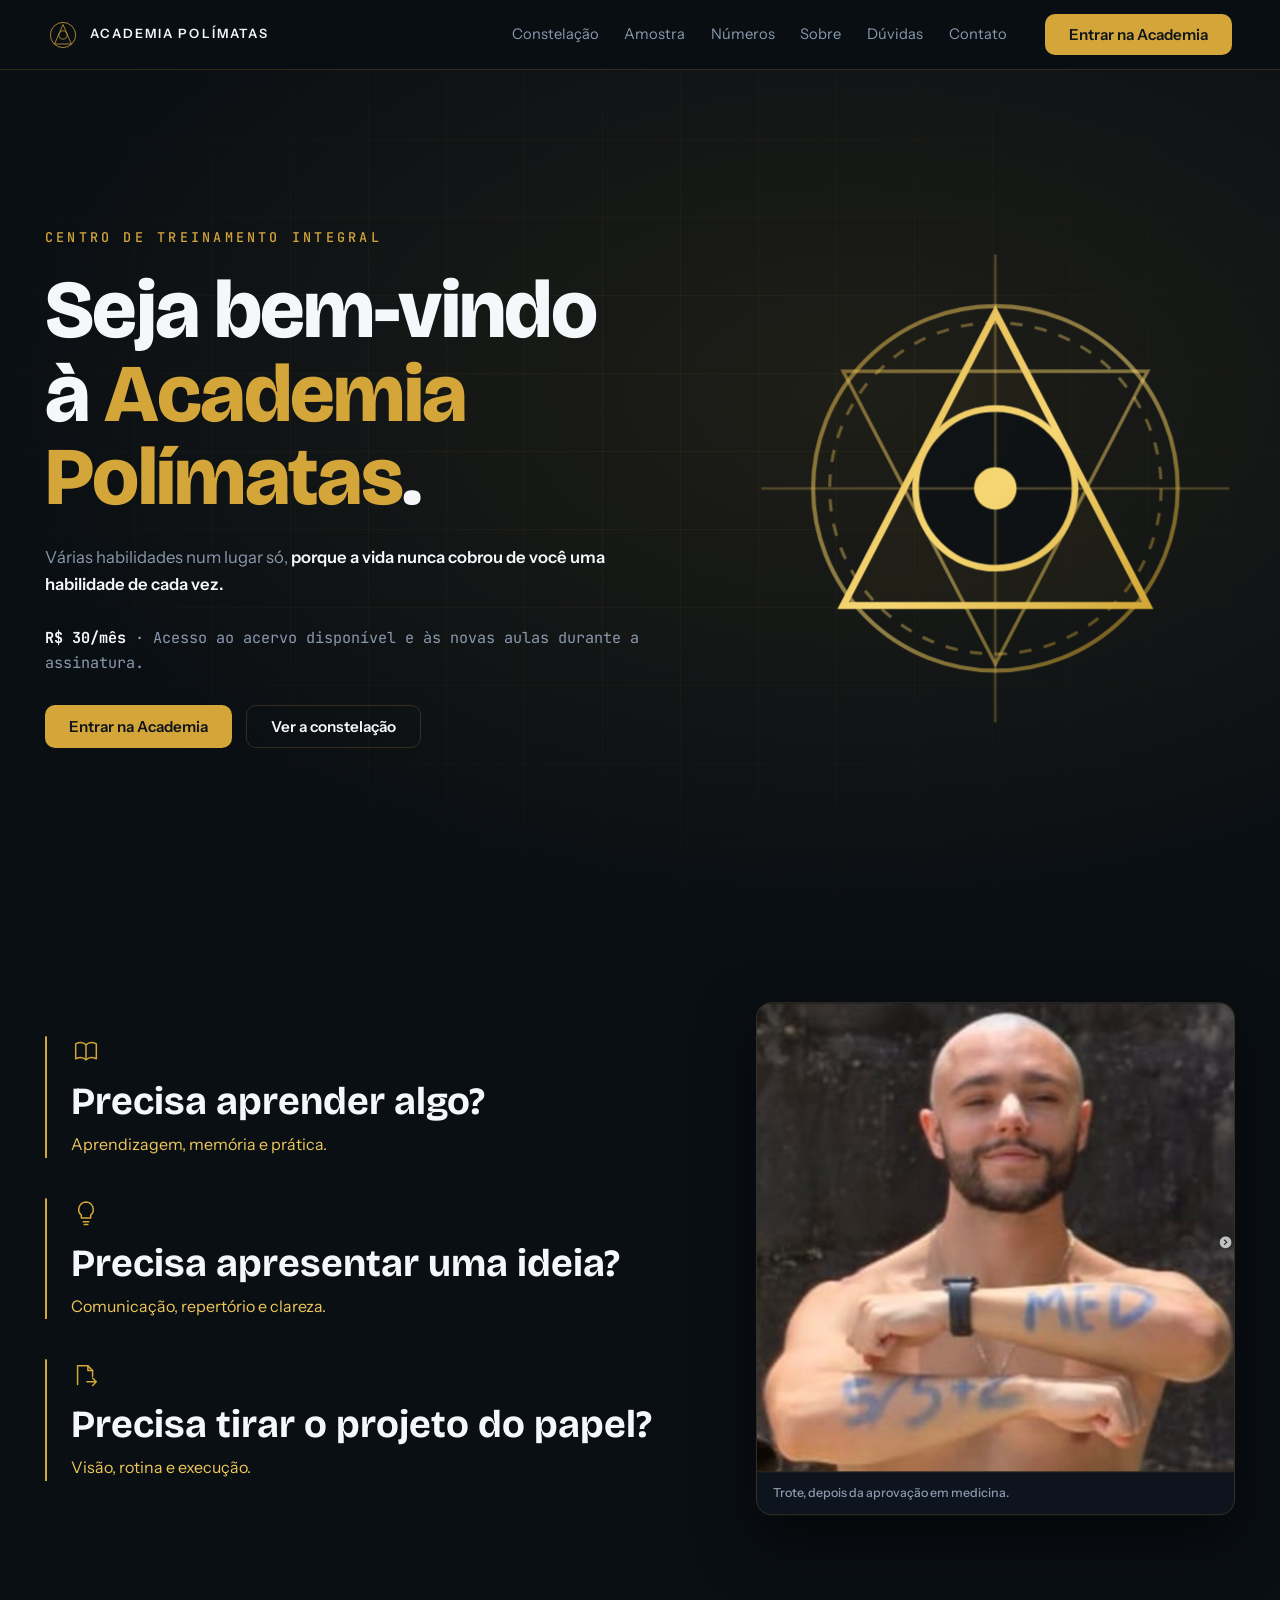
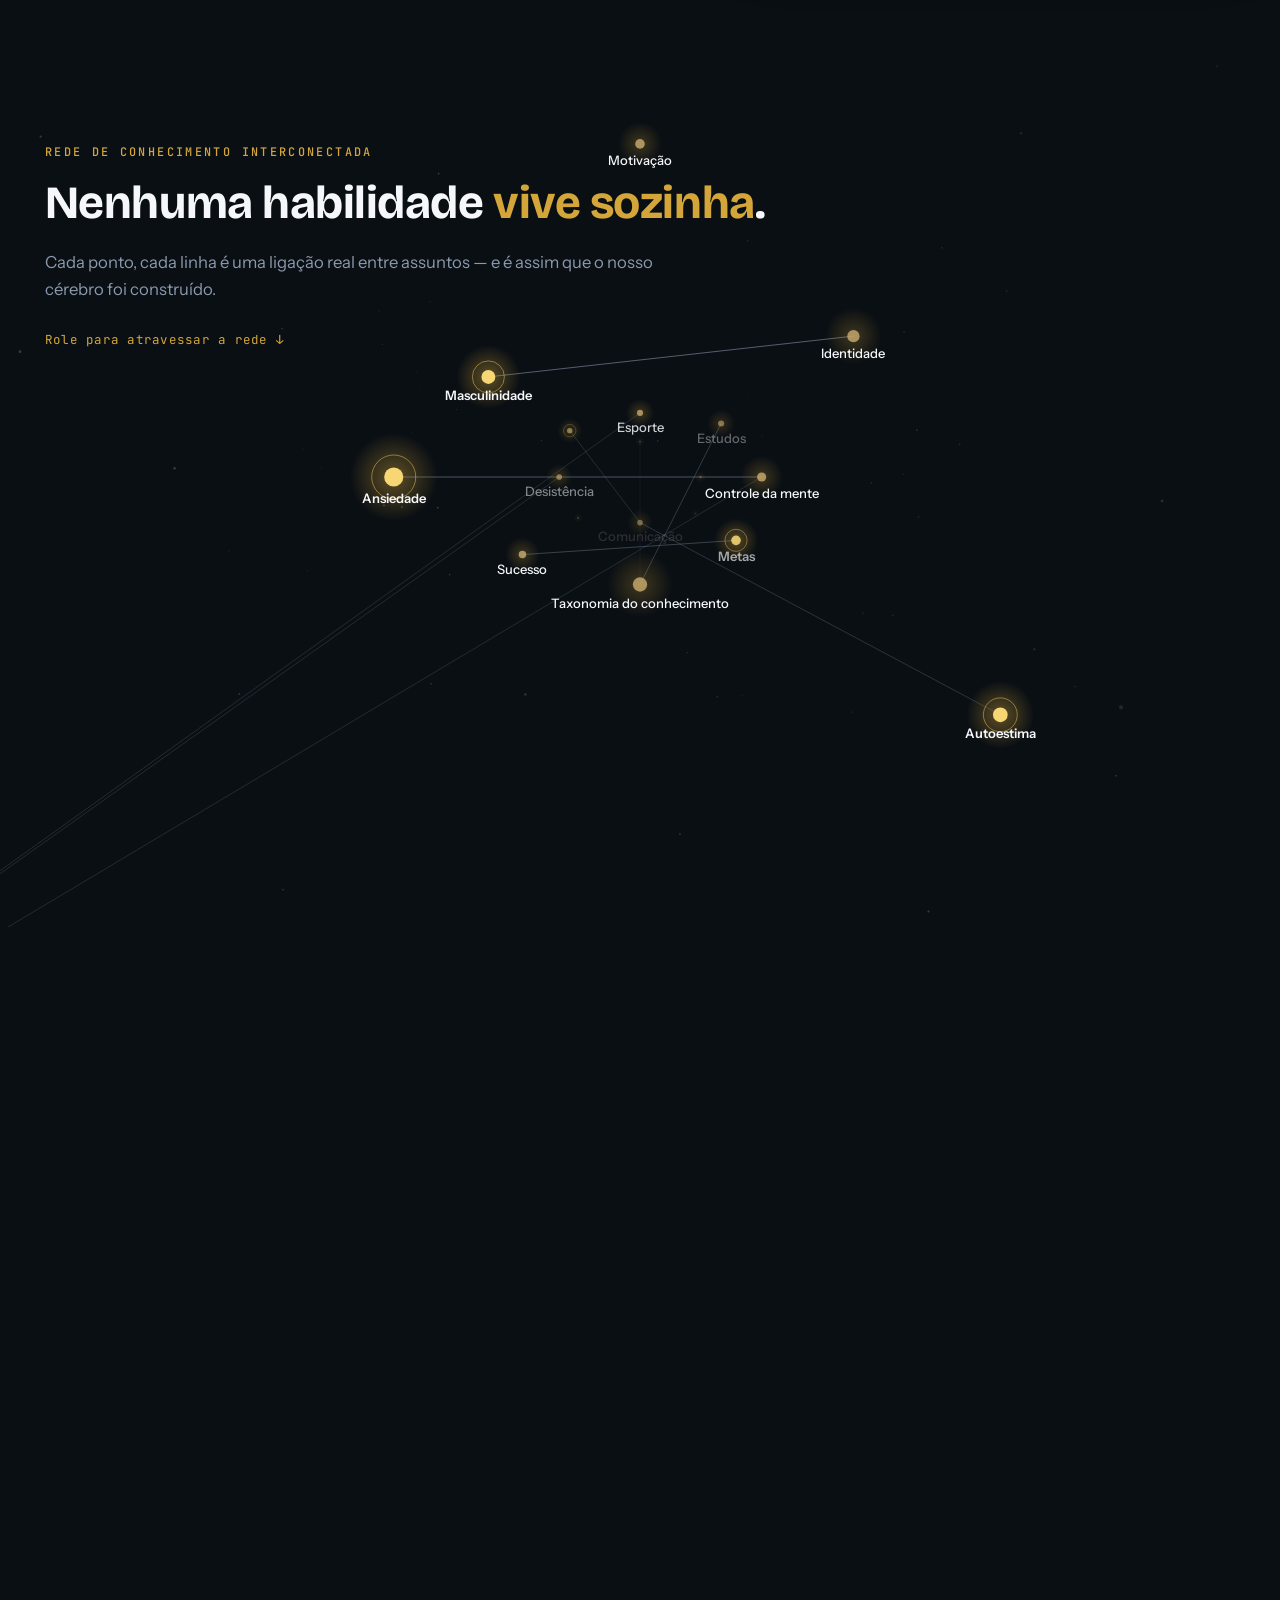
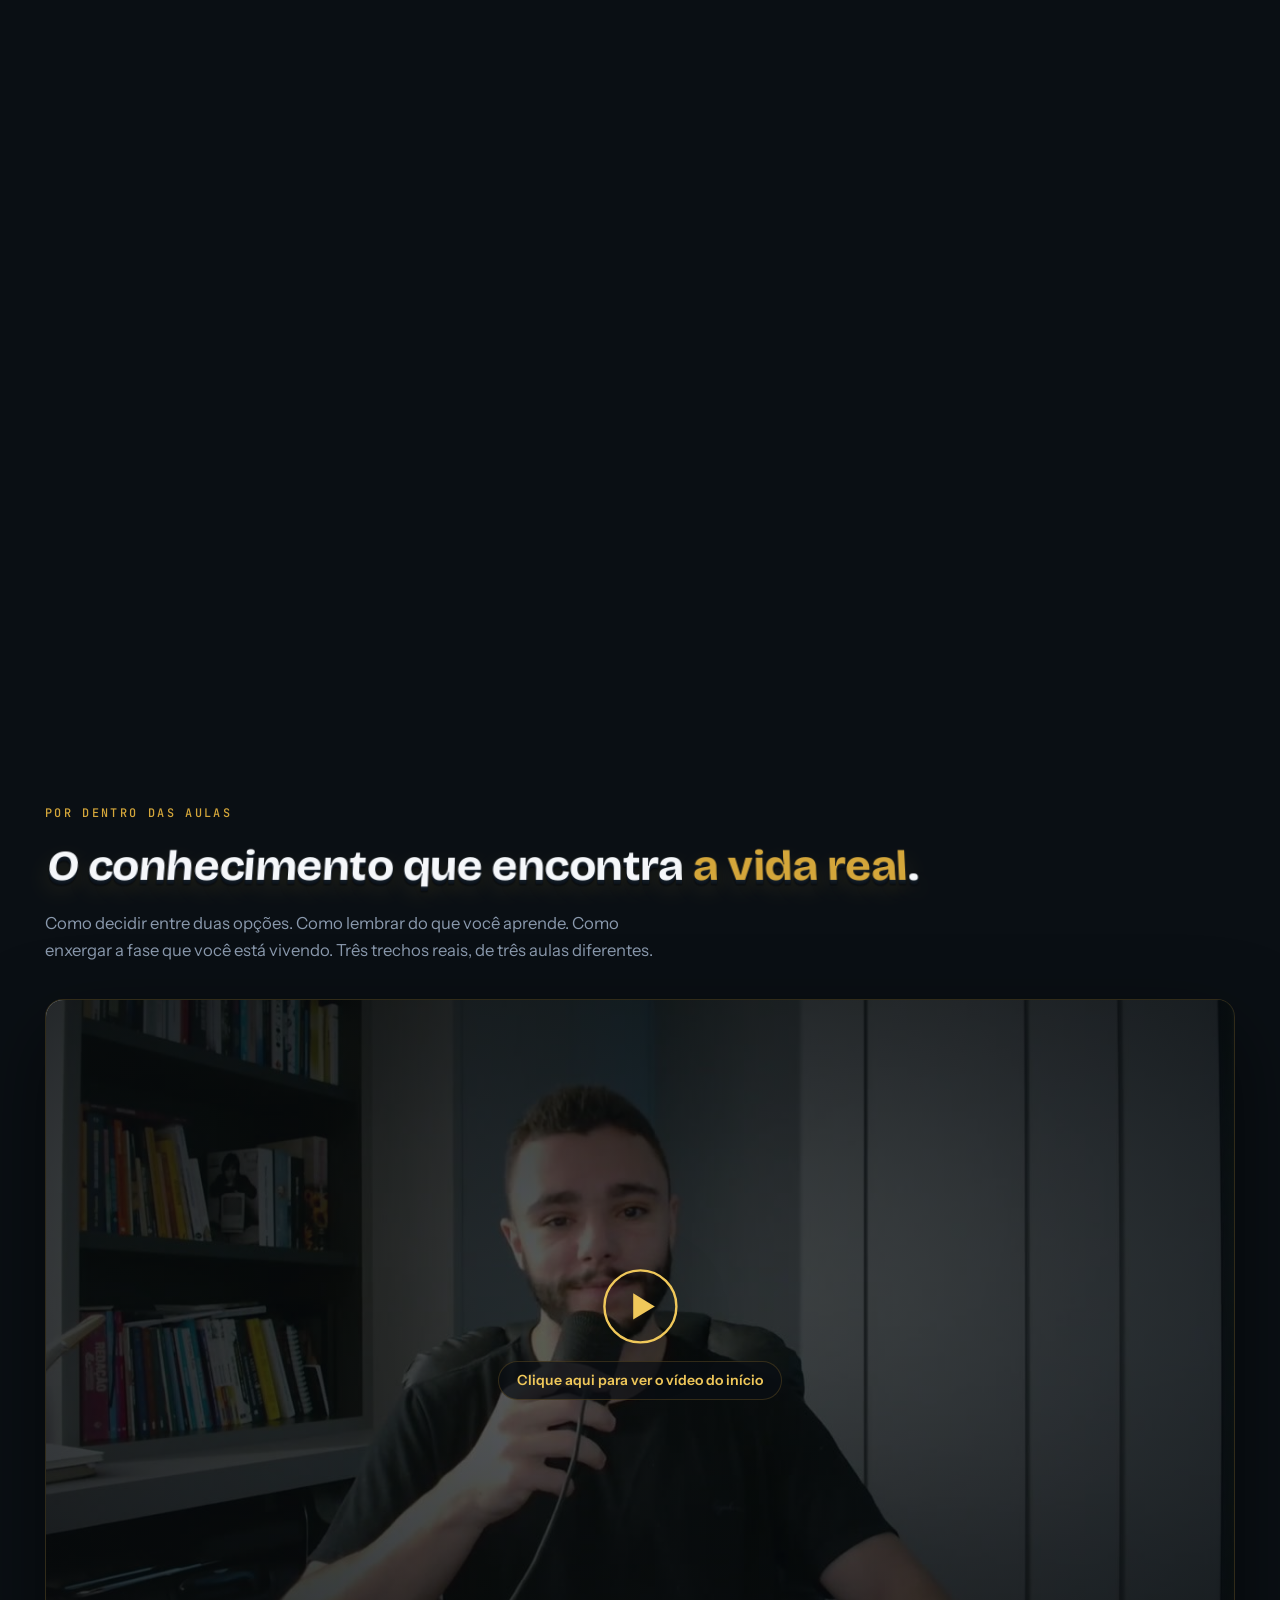
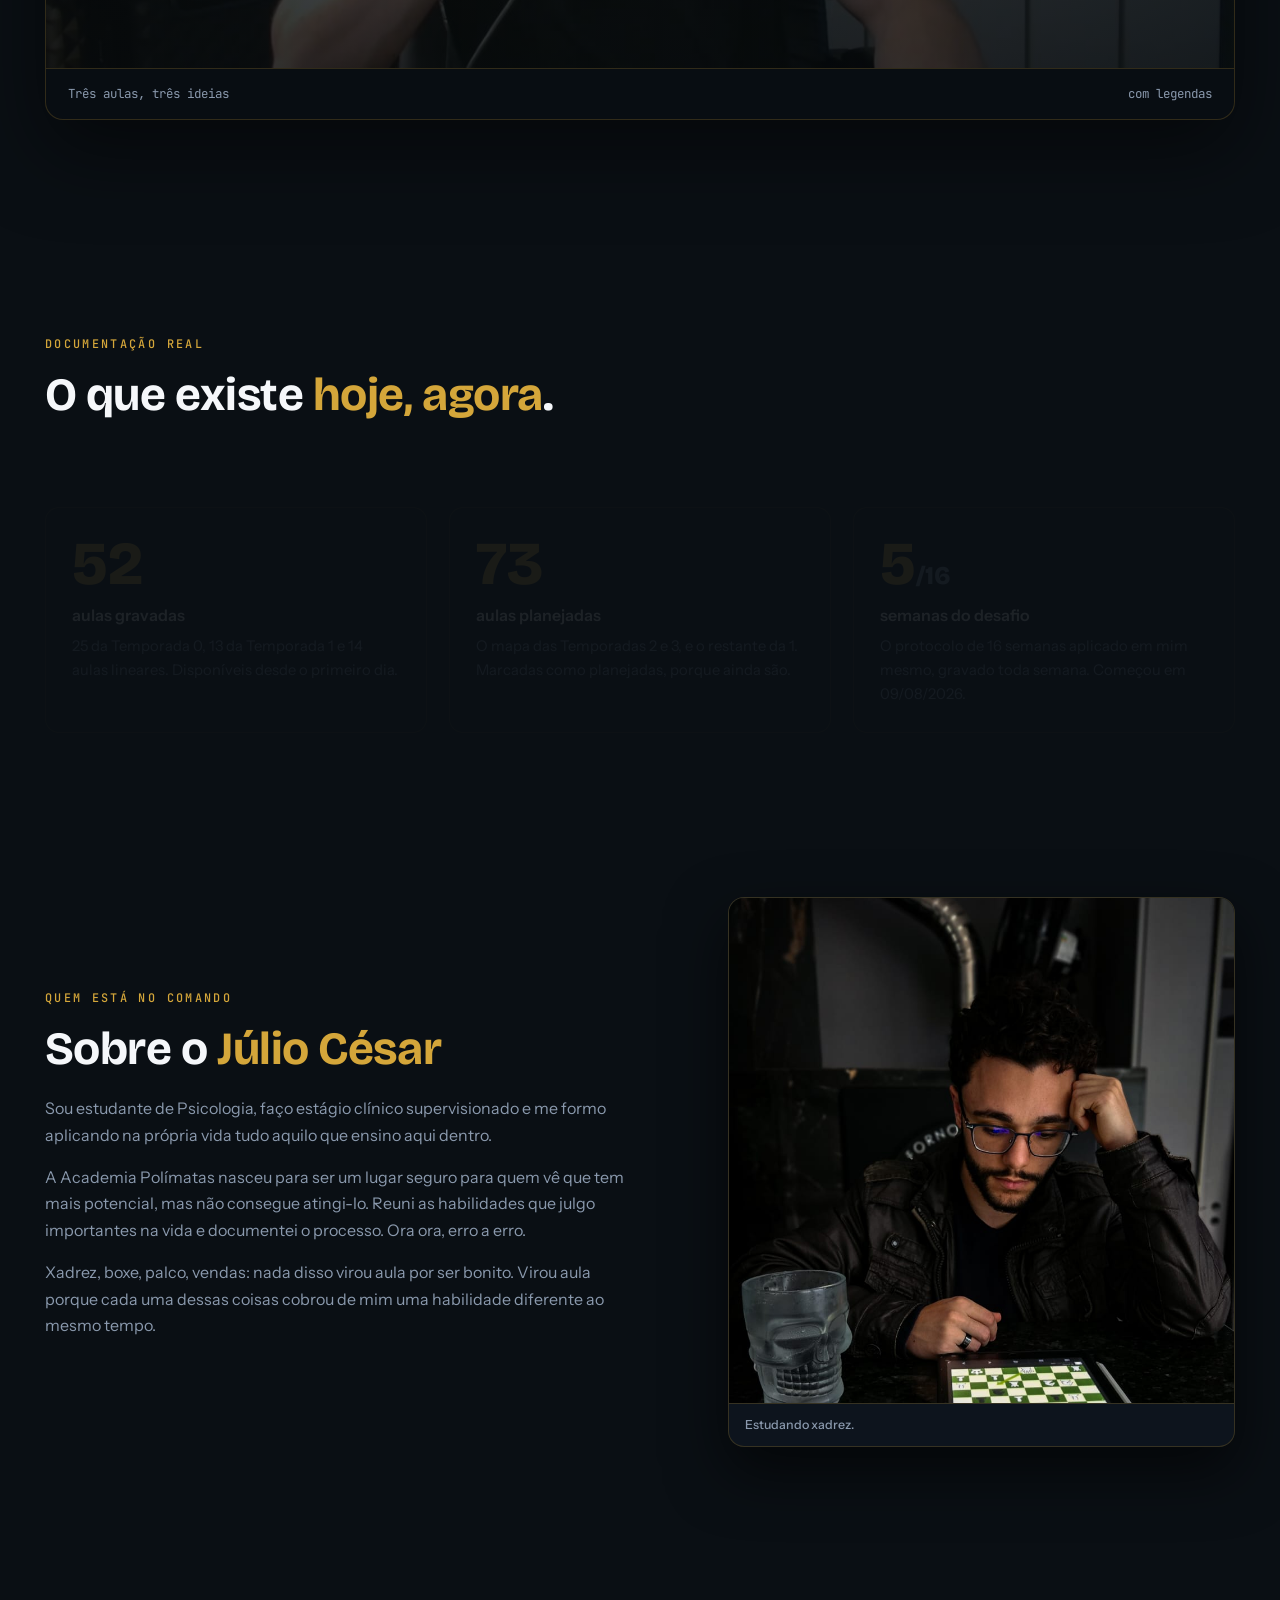
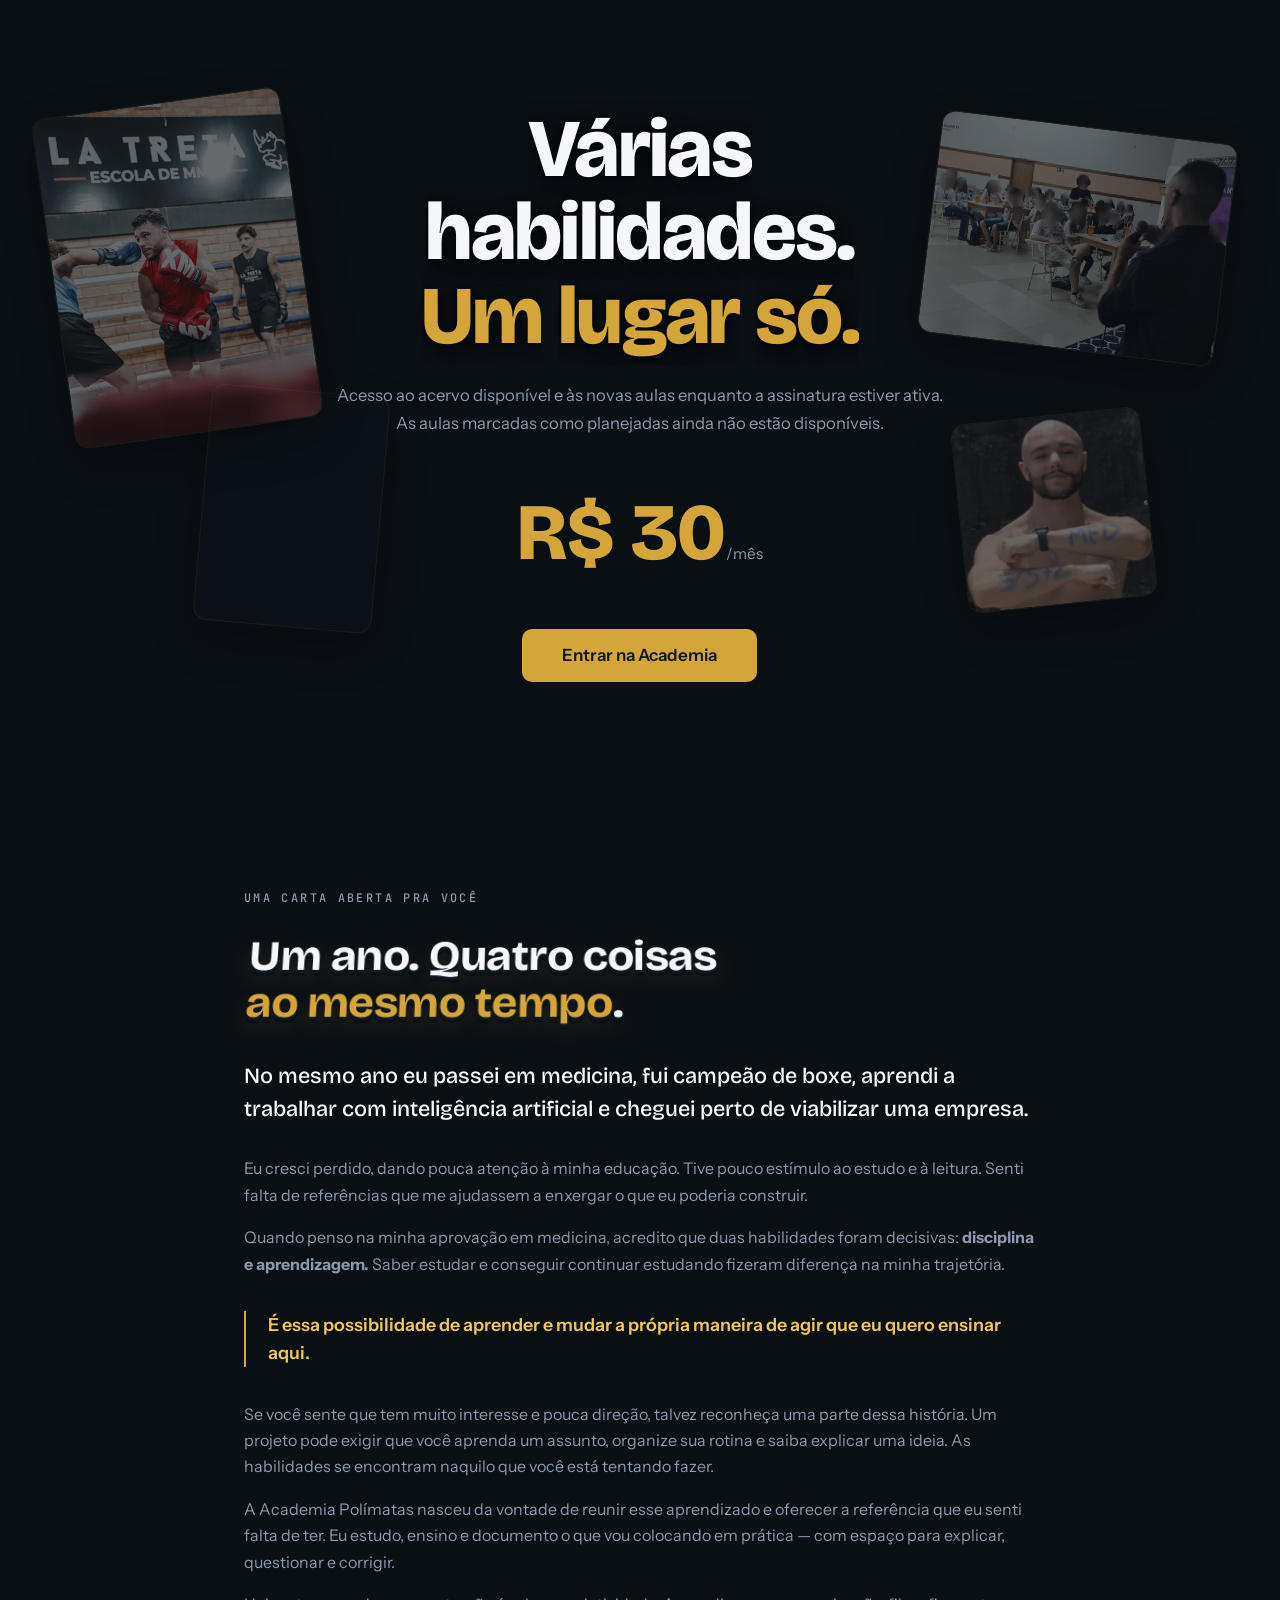
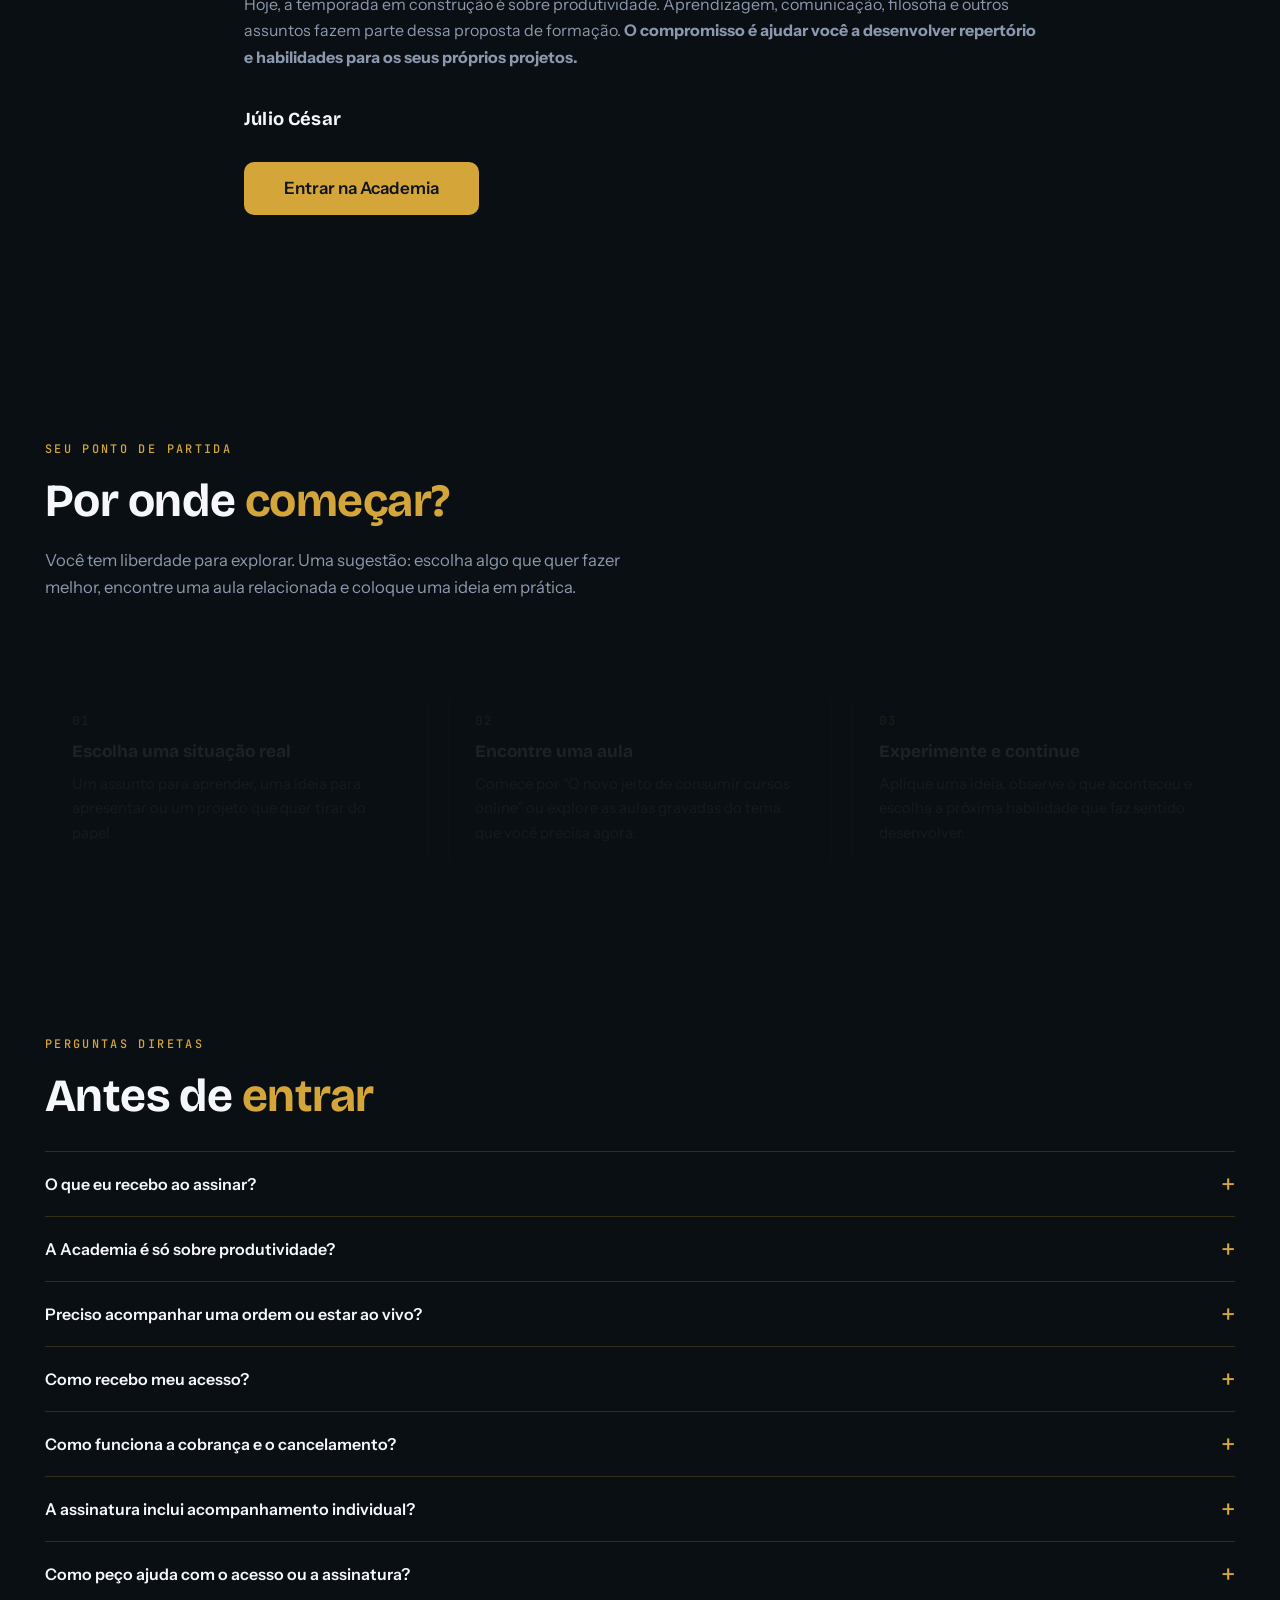
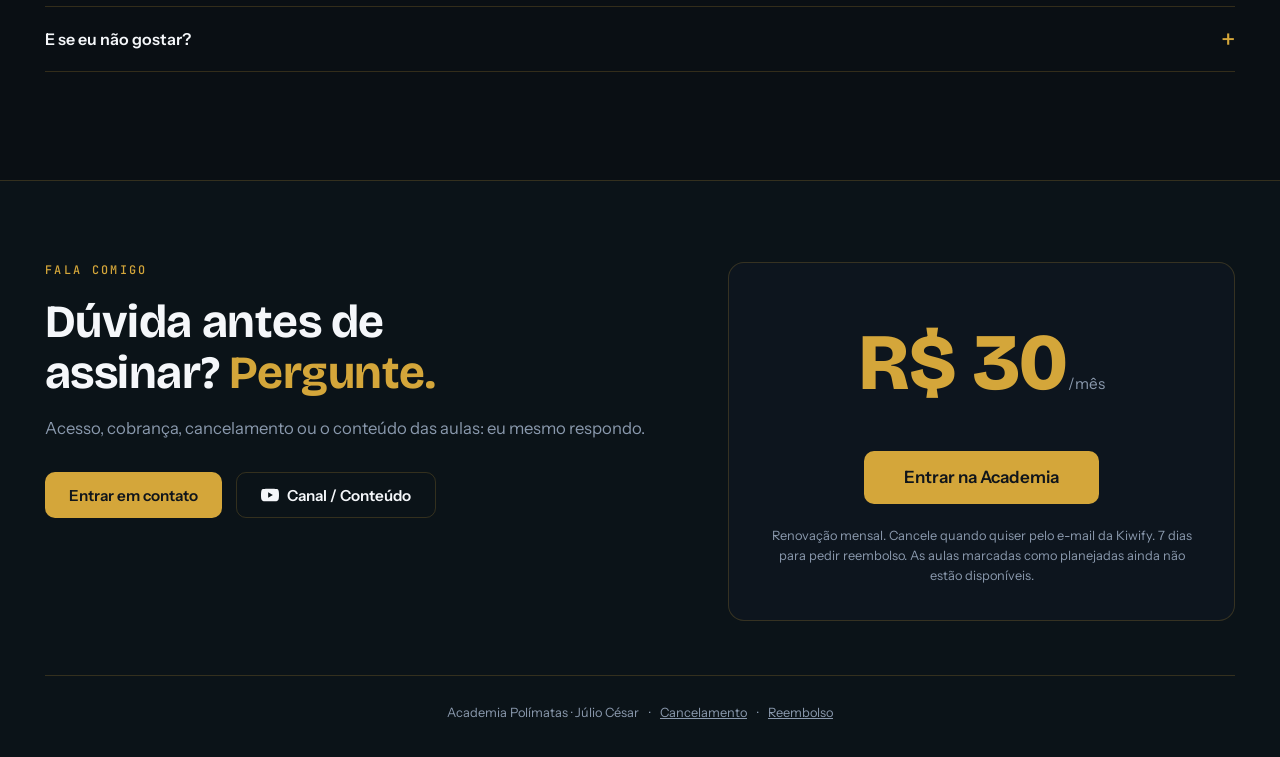
==== commit feb8213c: "v2 no ar: a raiz passa a ser a página cinematográfica, v1 guardada A página que estava em index.html" ====
--- a/index.html
+++ b/index.html
@@ -1,582 +1,453 @@
 <!DOCTYPE html>
 <html lang="pt-BR">
 <head>
-  <meta charset="UTF-8">
-  <meta name="viewport" content="width=device-width, initial-scale=1.0">
-  <title>Academia Polímatas — Desenvolva Múltiplas Habilidades</title>
-  <meta name="description" content="Várias habilidades num lugar só, porque a vida nunca cobrou de você uma habilidade de cada vez. Acompanhe as temporadas de treino de Júlio César.">
-  
-  <!-- Google Fonts: Display (Bricolage Grotesque) + Texto (Instrument Sans) + Dados (JetBrains Mono) -->
-  <link rel="preconnect" href="https://fonts.googleapis.com">
-  <link rel="preconnect" href="https://fonts.gstatic.com" crossorigin>
-  <link href="https://fonts.googleapis.com/css2?family=Bricolage+Grotesque:opsz,wght@12..96,400;12..96,500;12..96,600;12..96,700;12..96,800&family=Instrument+Sans:wght@400;500;600;700&family=JetBrains+Mono:wght@400;500;700&display=swap" rel="stylesheet">
-  
-  <script>
-    /* A camada de animação esconde conteúdo para revelá-lo ao rolar. Se o JS
-       que revela não assumir — script antigo em cache, erro, bloqueio — a
-       página ficaria em branco. Esta classe só permanece se main.js confirmar
-       que assumiu; caso contrário cai em 2,5s e tudo volta a aparecer. */
-    document.documentElement.classList.add('anim-on');
-    setTimeout(function () {
-      if (!window.__animacaoAtiva) document.documentElement.classList.remove('anim-on');
-    }, 2500);
-  </script>
-
-  <link rel="icon" href="favicon.svg" type="image/svg+xml">
-
-  <!-- Sem JS as revelações nunca recebem a classe: o conteúdo apareceria
-       vazio. Este bloco devolve tudo visível, inclusive o FAQ. -->
-  <noscript><style>
-    [data-reveal] { opacity: 1 !important; transform: none !important; }
-    .underline-draw::after { transform: scaleX(1) !important; }
-    .lesson-sprout { opacity: 1 !important; }
-  </style></noscript>
-  <link rel="stylesheet" href="styles.css?v=20260912-cards">
+<meta charset="UTF-8">
+<meta name="viewport" content="width=device-width, initial-scale=1">
+<title>Academia Polímatas — Desenvolva Múltiplas Habilidades</title>
+<meta name="description" content="Várias habilidades num lugar só, porque a vida nunca cobrou de você uma habilidade de cada vez. Acervo de aulas gravadas por R$ 30/mês.">
+<link rel="canonical" href="https://julioficanha.github.io/academia-pol-matas/">
+
+<!-- Prévia do link (bio, WhatsApp, Instagram) -->
+<meta property="og:type" content="website">
+<meta property="og:locale" content="pt_BR">
+<meta property="og:site_name" content="Academia Polímatas">
+<meta property="og:title" content="Academia Polímatas — várias habilidades num lugar só">
+<meta property="og:description" content="Porque a vida nunca cobrou de você uma habilidade de cada vez. Acervo de aulas gravadas por R$ 30/mês.">
+<meta property="og:url" content="https://julioficanha.github.io/academia-pol-matas/">
+<meta property="og:image" content="https://julioficanha.github.io/academia-pol-matas/midia/amostra-capa-quadro.jpg">
+<meta property="og:image:width" content="1280">
+<meta property="og:image:height" content="720">
+<meta property="og:image:alt" content="Júlio César gravando uma aula da Academia Polímatas">
+<meta name="twitter:card" content="summary_large_image">
+<meta name="twitter:title" content="Academia Polímatas — várias habilidades num lugar só">
+<meta name="twitter:description" content="Porque a vida nunca cobrou de você uma habilidade de cada vez. R$ 30/mês.">
+<meta name="twitter:image" content="https://julioficanha.github.io/academia-pol-matas/midia/amostra-capa-quadro.jpg">
+<link rel="icon" href="favicon.svg" type="image/svg+xml">
+<link rel="preconnect" href="https://fonts.googleapis.com">
+<link rel="preconnect" href="https://fonts.gstatic.com" crossorigin>
+<link href="https://fonts.googleapis.com/css2?family=Bricolage+Grotesque:opsz,wght@12..96,500;12..96,700;12..96,800&family=Instrument+Sans:wght@400;500;600&family=JetBrains+Mono:wght@400;500&display=swap" rel="stylesheet">
+<link rel="stylesheet" href="v2-cinematic/styles.css?v=20260912c">
+<script>
+  /* Só a camada cinematográfica depende de script. Sem ele, o CSS base entrega
+     a página inteira em fluxo normal: nada fica escondido esperando JS. */
+  document.documentElement.classList.add('js');
+</script>
 </head>
 <body>
 
-  <!-- Floating Navigation Bar -->
-  <header id="main-header" class="site-header hidden-header">
-    <div class="header-container">
-      <a href="#hero-pin-wrapper" class="brand-logo">
-        <svg class="mini-emblem-svg" viewBox="0 0 100 100" fill="none">
-          <circle cx="50" cy="50" r="42" stroke="url(#goldGradMini)" stroke-width="2.5"/>
-          <path d="M50 15 L78 80 L22 80 Z" stroke="url(#goldGradMini)" stroke-width="2.5" fill="none"/>
-          <circle cx="50" cy="50" r="14" stroke="url(#goldGradMini)" stroke-width="2.5"/>
-          <defs>
-            <linearGradient id="goldGradMini" x1="0" y1="0" x2="100" y2="100" gradientUnits="userSpaceOnUse">
-              <stop offset="0%" stop-color="#d4a63a"/>
-              <stop offset="100%" stop-color="#f0c85a"/>
-            </linearGradient>
-          </defs>
-        </svg>
-        <span>ACADEMIA POLÍMATAS</span>
-      </a>
-      <nav class="nav-links">
-        <a href="#topicos-grafo">Tópicos</a>
-        <a href="#temporadas">Temporadas</a>
-        <a href="#pratica-real">Prática Real</a>
-        <a href="#sobre-julio">Sobre</a>
-      </nav>
-      <a class="btn-cta-gold btn-sm" id="nav-cta-btn" href="https://pay.kiwify.com.br/OizrzJd">Entrar na Academia</a>
-    </div>
-  </header>
-
-  <!-- BLOCO 1: HERO PINNED (TELA DE ABERTURA COM PORTAL DO LOGO & FRASE) -->
-  <div id="hero-pin-wrapper">
-    <section id="hero-section" class="hero-wrapper">
-      <!-- Dobra 1: Tela de Bloqueio (Logo Zoom-In Portal & Text Fade Out) -->
-      <div id="hero-lock" class="hero-lock-screen">
-        <div class="glow-bg-radial"></div>
-        
-        <!-- Text Group (Fades out quickly) -->
-        <div class="lock-text-group" id="lock-text-group">
-          <div class="lock-brand-name">ACADEMIA POLÍMATAS</div>
-          <p class="lock-quote-phrase">
-            "Várias habilidades num lugar só, porque a vida nunca cobrou de você uma habilidade de cada vez."
+<a class="pular" href="#conteudo">Ir para o conteúdo</a>
+
+<header class="topo">
+  <a class="topo__marca" href="#abertura">
+    <svg viewBox="0 0 100 100" fill="none" aria-hidden="true">
+      <circle cx="50" cy="50" r="42" stroke="currentColor" stroke-width="2.5"/>
+      <path d="M50 15 L78 80 L22 80 Z" stroke="currentColor" stroke-width="2.5"/>
+      <circle cx="50" cy="50" r="14" stroke="currentColor" stroke-width="2.5"/>
+    </svg>
+    <span>ACADEMIA POLÍMATAS</span>
+  </a>
+  <nav class="topo__nav" aria-label="Seções">
+    <a href="#constelacao">Constelação</a>
+    <a href="#amostra">Amostra</a>
+    <a href="#documentacao">Números</a>
+    <a href="#julio">Sobre</a>
+    <a href="#duvidas">Dúvidas</a>
+    <a href="#contato">Contato</a>
+  </nav>
+  <a class="btn btn--ouro topo__cta" href="https://pay.kiwify.com.br/OizrzJd">Entrar na Academia</a>
+</header>
+
+<main id="conteudo">
+
+  <!-- ════ 1. ABERTURA ════ -->
+  <section id="abertura" class="cena cena--abertura">
+    <div class="profundidade" data-camada-cena aria-hidden="true">
+      <div class="profundidade__grade" data-z="-900"></div>
+      <div class="profundidade__halo" data-z="-500"></div>
+    </div>
+
+    <div class="abertura__grade faixa" data-centro>
+      <div class="abertura__texto">
+        <p class="olho olho--grande" data-letras="respira">Centro de treinamento integral</p>
+        <h1 class="titulo-gigante" data-digitar="1">
+          Seja bem-vindo à <em>Academia Polímatas</em>.
+        </h1>
+        <p class="conduz conduz--abertura" data-digitar="2">
+          Várias habilidades num lugar só,
+          <strong>porque a vida nunca cobrou de você uma habilidade de cada vez.</strong>
+        </p>
+        <p class="preco"><strong>R$ 30/mês</strong> · Acesso ao acervo disponível e às novas aulas durante a assinatura.</p>
+        <div class="acoes">
+          <a class="btn btn--ouro" href="https://pay.kiwify.com.br/OizrzJd">Entrar na Academia</a>
+          <a class="btn btn--linha" href="#constelacao">Ver a constelação</a>
+        </div>
+      </div>
+
+      <!-- Emblema em profundidade real: cada anel vive num plano Z distinto. -->
+      <div class="emblema3d" data-emblema role="img" aria-label="Emblema da Academia Polímatas em profundidade">
+        <div class="emblema3d__palco">
+          <svg class="emblema3d__plano" style="--z:-140px" viewBox="0 0 200 200" fill="none" aria-hidden="true">
+            <circle cx="100" cy="100" r="88" stroke="url(#g2)" stroke-width="2" opacity=".55"/>
+            <circle cx="100" cy="100" r="80" stroke="url(#g2)" stroke-width="1.5" stroke-dasharray="6 6" opacity=".4"/>
+          </svg>
+          <svg class="emblema3d__plano" style="--z:-20px" viewBox="0 0 200 200" fill="none" aria-hidden="true">
+            <polygon points="100,25 165,150 35,150" stroke="url(#g2)" stroke-width="3" fill="rgba(212,166,58,.04)"/>
+            <polygon points="100,175 35,50 165,50" stroke="url(#g2)" stroke-width="1.5" opacity=".5"/>
+          </svg>
+          <svg class="emblema3d__plano" style="--z:90px" viewBox="0 0 200 200" fill="none" aria-hidden="true">
+            <circle cx="100" cy="100" r="30" stroke="url(#g2)" stroke-width="2.5" fill="rgba(10,15,20,.75)"/>
+            <circle cx="100" cy="100" r="8" fill="url(#g2)"/>
+            <line x1="100" y1="12" x2="100" y2="188" stroke="url(#g2)" stroke-width="1" opacity=".28"/>
+            <line x1="12" y1="100" x2="188" y2="100" stroke="url(#g2)" stroke-width="1" opacity=".28"/>
+            <defs><linearGradient id="g2" x1="0" y1="0" x2="200" y2="200" gradientUnits="userSpaceOnUse">
+              <stop offset="0%" stop-color="#d4a63a"/><stop offset="50%" stop-color="#f7d774"/><stop offset="100%" stop-color="#b8860b"/>
+            </linearGradient></defs>
+          </svg>
+        </div>
+      </div>
+    </div>
+  </section>
+
+  <!-- ════ 2. AS TRÊS SITUAÇÕES ════ -->
+  <section id="situacoes" class="cena faixa">
+    <div class="situacoes" data-centro>
+      <ul class="situacoes__lista">
+        <li data-revelar style="--atraso:0ms">
+          <svg class="glifo" viewBox="0 0 32 32" fill="none" stroke="currentColor" stroke-width="1.6" stroke-linecap="round" stroke-linejoin="round" aria-hidden="true">
+            <path d="M5 8c4-2 8-2 11 1 3-3 7-3 11-1v16c-4-2-8-2-11 1-3-3-7-3-11-1V8Z"/><path d="M16 9v16"/>
+          </svg>
+          <h2 data-letras="flutua">Precisa aprender algo?</h2>
+          <p>Aprendizagem, memória e prática.</p>
+        </li>
+        <li data-revelar style="--atraso:110ms">
+          <svg class="glifo" viewBox="0 0 32 32" fill="none" stroke="currentColor" stroke-width="1.6" stroke-linecap="round" stroke-linejoin="round" aria-hidden="true">
+            <path d="M16 4a8 8 0 0 0-5 14v3h10v-3a8 8 0 0 0-5-14Z"/><path d="M13 25h6M14 28h4"/>
+          </svg>
+          <h2 data-letras="flutua">Precisa apresentar uma ideia?</h2>
+          <p>Comunicação, repertório e clareza.</p>
+        </li>
+        <li data-revelar style="--atraso:220ms">
+          <svg class="glifo" viewBox="0 0 32 32" fill="none" stroke="currentColor" stroke-width="1.6" stroke-linecap="round" stroke-linejoin="round" aria-hidden="true">
+            <path d="M7 27V7h11l5 5v6"/><path d="M18 7v5h5"/><path d="M17 24h10m0 0-4-4m4 4-4 4"/>
+          </svg>
+          <h2 data-letras="flutua">Precisa tirar o projeto do papel?</h2>
+          <p>Visão, rotina e execução.</p>
+        </li>
+      </ul>
+
+      <!-- Mesmo enquadramento da página em produção, sem recorte vertical:
+           873x857 é quase quadrado e aparece na proporção nativa. Ao passar o
+           mouse, um zoom simples no ponto onde o ponteiro está. -->
+      <figure class="foto-zoom" data-revelar data-zoom>
+        <img src="midia/trote-medicina.jpg" width="873" height="857" decoding="async"
+             alt="Júlio César no trote, após a aprovação em cinco vestibulares de medicina">
+        <figcaption>Trote, depois da aprovação em medicina.</figcaption>
+      </figure>
+    </div>
+  </section>
+
+  <!-- ════ 3. MOMENTO ASSINATURA: A REDE ════ -->
+  <section id="constelacao" class="cena cena--constelacao">
+    <div class="constelacao__palco" data-constelacao>
+      <div class="constelacao__fixo">
+        <canvas data-ceu aria-hidden="true"></canvas>
+
+        <div class="constelacao__texto faixa" data-texto-rede>
+          <p class="olho">Rede de conhecimento interconectada</p>
+          <h2 class="titulo-grande" data-cinematic-text="word-cascade">
+            Nenhuma habilidade <em>vive sozinha</em>.
+          </h2>
+          <p class="conduz">
+            Cada ponto, cada linha é uma ligação real entre assuntos — e é assim
+            que o nosso cérebro foi construído.
           </p>
+          <p class="conduz conduz--dica" aria-hidden="true">Role para atravessar a rede ↓</p>
         </div>
 
-        <!-- Emblem Container (Zooms massive until vanishing) -->
-        <div class="emblem-container" id="emblem-portal-box">
-          <div class="emblem-aura"></div>
-          <svg class="main-emblem-svg" viewBox="0 0 200 200" fill="none">
-            <circle cx="100" cy="100" r="88" stroke="url(#goldGradMaster)" stroke-width="2" opacity="0.6"/>
-            <circle cx="100" cy="100" r="80" stroke="url(#goldGradMaster)" stroke-width="1.5" stroke-dasharray="6 6" opacity="0.4"/>
-            <polygon points="100,25 165,150 35,150" stroke="url(#goldGradMaster)" stroke-width="3" fill="rgba(212, 166, 58, 0.03)"/>
-            <polygon points="100,175 35,50 165,50" stroke="url(#goldGradMaster)" stroke-width="1.5" opacity="0.5" fill="none"/>
-            <circle cx="100" cy="100" r="30" stroke="url(#goldGradMaster)" stroke-width="2.5" fill="rgba(10, 15, 20, 0.8)"/>
-            <circle cx="100" cy="100" r="8" fill="url(#goldGradMaster)"/>
-            <line x1="100" y1="12" x2="100" y2="188" stroke="url(#goldGradMaster)" stroke-width="1" opacity="0.3"/>
-            <line x1="12" y1="100" x2="188" y2="100" stroke="url(#goldGradMaster)" stroke-width="1" opacity="0.3"/>
-            <defs>
-              <linearGradient id="goldGradMaster" x1="0" y1="0" x2="200" y2="200" gradientUnits="userSpaceOnUse">
-                <stop offset="0%" stop-color="#d4a63a"/>
-                <stop offset="50%" stop-color="#f7d774"/>
-                <stop offset="100%" stop-color="#b8860b"/>
-              </linearGradient>
-            </defs>
-          </svg>
+        <!-- Conteúdo real da cena: os 32 assuntos existem sem canvas e sem JS. -->
+        <div class="constelacao__painel faixa" data-painel>
+          <h3>Os 32 assuntos que a rede conecta</h3>
+          <ul class="lista-topicos">
+            <li data-topico data-destaque data-categoria="produtividade" data-peso="1.4" data-liga="Disciplina|Motivação|Rotina|Metas|Brain fog|Resolução de problemas">Produtividade</li>
+            <li data-topico data-categoria="produtividade" data-peso="1.3" data-liga="Esporte|Desistência|Controle da mente|Fracasso">Disciplina</li>
+            <li data-topico data-categoria="produtividade" data-peso="1.2">Motivação</li>
+            <li data-topico data-destaque data-categoria="geral" data-peso="1.0">Autoestima</li>
+            <li data-topico data-destaque data-categoria="geral" data-peso="1.3" data-liga="Controle da mente|Leveza">Ansiedade</li>
+            <li data-topico data-categoria="geral" data-peso="1.2">Identidade</li>
+            <li data-topico data-categoria="aprendizagem" data-peso="1.4" data-liga="Estudos|Generalismo|Memória|Potência intelectual|Curiosidade|Inteligência Artificial">Taxonomia do conhecimento</li>
+            <li data-topico data-destaque data-categoria="geral" data-peso="1.1" data-liga="Identidade">Masculinidade</li>
+            <li data-topico data-categoria="geral" data-peso="1.2">Controle da mente</li>
+            <li data-topico data-categoria="produtividade" data-peso="1.1" data-liga="Dinheiro|Metas">Sucesso</li>
+            <li data-topico data-categoria="geral" data-peso="1.0">Esporte</li>
+            <li data-topico data-destaque data-categoria="produtividade" data-peso="1.2">Metas</li>
+            <li data-topico data-categoria="geral" data-peso="1.1">Desistência</li>
+            <li data-topico data-categoria="aprendizagem" data-peso="1.3">Estudos</li>
+            <li data-topico data-categoria="comunicacao" data-peso="1.4" data-liga="Medo de errar|Psicologia das relações|Autoestima|Tomada de decisão">Comunicação</li>
+            <li data-topico data-destaque data-categoria="comunicacao" data-peso="1.2">Medo de errar</li>
+            <li data-topico data-categoria="produtividade" data-peso="1.1">Rotina</li>
+            <li data-topico data-categoria="aprendizagem" data-peso="1.2">Resolução de problemas</li>
+            <li data-topico data-destaque data-categoria="aprendizagem" data-peso="1.3">Memória</li>
+            <li data-topico data-destaque data-categoria="geral" data-peso="1.1">Momentos difíceis</li>
+            <li data-topico data-destaque data-categoria="aprendizagem" data-peso="1.3">Inteligência Artificial</li>
+            <li data-topico data-categoria="aprendizagem" data-peso="1.2">Tomada de decisão</li>
+            <li data-topico data-categoria="geral" data-peso="1.0">Leveza</li>
+            <li data-topico data-categoria="geral" data-peso="1.4" data-liga="Identidade|Ansiedade|Generalismo|Brain fog|Desistência|Momentos difíceis|Motivação">Crise existencial</li>
+            <li data-topico data-categoria="aprendizagem" data-peso="1.5" data-liga="Talento|Curiosidade|Potência intelectual|Dinheiro|Tomada de decisão">Generalismo</li>
+            <li data-topico data-categoria="produtividade" data-peso="1.0">Brain fog</li>
+            <li data-topico data-destaque data-categoria="comunicacao" data-peso="1.3">Psicologia das relações</li>
+            <li data-topico data-categoria="geral" data-peso="1.1">Fracasso</li>
+            <li data-topico data-categoria="aprendizagem" data-peso="1.3">Curiosidade</li>
+            <li data-topico data-destaque data-categoria="aprendizagem" data-peso="1.2">Potência intelectual</li>
+            <li data-topico data-categoria="aprendizagem" data-peso="1.0">Talento</li>
+            <li data-topico data-destaque data-categoria="geral" data-peso="1.0">Dinheiro</li>
+          </ul>
         </div>
-
-        <div class="scroll-indicator" id="scroll-trigger">
-          <span class="scroll-label">ROLE PARA EXPLORAR</span>
-          <div class="mouse-icon">
-            <div class="mouse-wheel"></div>
-          </div>
-        </div>
-      </div>
-
-      <div id="hero-situations" class="hero-situations" aria-hidden="true" inert>
-        <div class="container situations-grid">
-          <div class="situations-col">
-            <p class="eyebrow-tag" data-reveal="up">NA VIDA, AS HABILIDADES SE ENCONTRAM</p>
-            <div class="situations-list">
-              <div class="situation" data-reveal="up" style="--delay:0ms"><svg class="situation-glyph" viewBox="0 0 32 32" fill="none" stroke="currentColor" stroke-width="1.6" stroke-linecap="round" stroke-linejoin="round" aria-hidden="true"><path pathLength="100" d="M5 8c4-2 8-2 11 1 3-3 7-3 11-1v16c-4-2-8-2-11 1-3-3-7-3-11-1V8Z"/><path pathLength="100" d="M16 9v16"/></svg><h2>Precisa aprender algo?</h2><p>Aprendizagem, memória e prática.</p></div>
-              <div class="situation" data-reveal="up" style="--delay:130ms"><svg class="situation-glyph" viewBox="0 0 32 32" fill="none" stroke="currentColor" stroke-width="1.6" stroke-linecap="round" stroke-linejoin="round" aria-hidden="true"><path pathLength="100" d="M16 4a8 8 0 0 0-5 14v3h10v-3a8 8 0 0 0-5-14Z"/><path pathLength="100" d="M13 25h6M14 28h4"/></svg><h2>Precisa apresentar uma ideia?</h2><p>Comunicação, repertório e clareza.</p></div>
-              <div class="situation" data-reveal="up" style="--delay:260ms"><svg class="situation-glyph" viewBox="0 0 32 32" fill="none" stroke="currentColor" stroke-width="1.6" stroke-linecap="round" stroke-linejoin="round" aria-hidden="true"><path pathLength="100" d="M7 27V7h11l5 5v6"/><path pathLength="100" d="M18 7v5h5"/><path pathLength="100" d="M17 24h10m0 0-4-4m4 4-4 4"/></svg><h2>Precisa tirar um projeto do papel?</h2><p>Visão, rotina e execução.</p></div>
-            </div>
-            <a href="#hero-headline" class="situations-next">Conheça a Academia &darr;</a>
-          </div>
-
-          <figure class="situations-foto" data-reveal="up" style="--delay:200ms" data-mouse-zoom>
-            <img src="midia/trote-medicina.jpg" alt="Júlio César no trote, após a aprovação em cinco vestibulares de medicina">
-            <figcaption>Trote, depois da aprovação em medicina.</figcaption>
-          </figure>
-        </div>
-      </div>
-
-      <!-- Dobra 2: Headline Real (Fullstack Photo Careca 5 Vestibulares) -->
-      <div id="hero-headline" class="hero-headline-screen">
-        <div class="container">
-          <div class="hero-headline-grid">
-            <!-- Left Text Column -->
-            <div class="hero-text-col">
-              <div class="eyebrow-tag">CENTRO DE TREINAMENTO INTEGRAL</div>
-              <h1 class="main-headline" data-typewrite>Seja bem-vindo à <span class="text-gold-serif">Academia Polímatas</span>.</h1>
-              <p class="subheadline">
-                Várias habilidades num lugar só, <strong class="text-gold-bold">porque a vida nunca cobrou de você uma habilidade de cada vez.</strong>
-              </p>
-              <p class="hero-price"><strong>R$ 30/mês</strong> · Acesso ao acervo disponível e às novas aulas durante a assinatura.</p>
-              <div class="hero-cta-group">
-                <a href="#temporadas" class="btn-cta-gold" id="hero-ver-temporadas-btn">Ver Temporadas</a>
-                <a class="btn-cta-outline" id="hero-entrar-btn" href="https://pay.kiwify.com.br/OizrzJd">Entrar na Academia</a>
-              </div>
-            </div>
-
-            <!-- Right Hero Photo (Careca MED 5/5+2) -->
-            <div class="hero-img-col">
-              <div class="hero-fullstack-card hero-emblem-card">
-                <div class="hero-card-glow"></div>
-                <div class="emblem-stage" role="img" aria-label="Emblema da Academia Polímatas">
-                  <svg class="emblem-spin" viewBox="0 0 200 200" fill="none" aria-hidden="true">
-                    <g class="emblem-turn">
-                      <circle cx="100" cy="100" r="88" stroke="url(#goldGradHero)" stroke-width="2" opacity="0.6"/>
-                      <circle class="emblem-dash" cx="100" cy="100" r="80" stroke="url(#goldGradHero)" stroke-width="1.5" stroke-dasharray="6 6" opacity="0.4"/>
-                      <polygon points="100,25 165,150 35,150" stroke="url(#goldGradHero)" stroke-width="3" fill="rgba(212, 166, 58, 0.03)"/>
-                      <polygon points="100,175 35,50 165,50" stroke="url(#goldGradHero)" stroke-width="1.5" opacity="0.5" fill="none"/>
-                      <circle cx="100" cy="100" r="30" stroke="url(#goldGradHero)" stroke-width="2.5" fill="rgba(10, 15, 20, 0.8)"/>
-                      <circle class="emblem-core" cx="100" cy="100" r="8" fill="url(#goldGradHero)"/>
-                      <line x1="100" y1="12" x2="100" y2="188" stroke="url(#goldGradHero)" stroke-width="1" opacity="0.3"/>
-                      <line x1="12" y1="100" x2="188" y2="100" stroke="url(#goldGradHero)" stroke-width="1" opacity="0.3"/>
-                    </g>
-                    <defs>
-                      <linearGradient id="goldGradHero" x1="0" y1="0" x2="200" y2="200" gradientUnits="userSpaceOnUse">
-                        <stop offset="0%" stop-color="#d4a63a"/>
-                        <stop offset="50%" stop-color="#f7d774"/>
-                        <stop offset="100%" stop-color="#b8860b"/>
-                      </linearGradient>
-                    </defs>
-                  </svg>
-                </div>
-                <div class="hero-card-tag">
-                  <span class="tag-name">Academia Polímatas</span>
-                  <span class="tag-desc">Centro de treinamento integral</span>
-                </div>
-              </div>
-            </div>
-          </div>
-        </div>
-      </div>
-    </section>
+      </div>
+    </div>
+    <noscript>
+      <p class="aviso faixa">A travessia animada da rede depende de JavaScript. Os 32 assuntos e
+      suas ligações continuam listados acima, e as
+      <a href="#duvidas">perguntas diretas</a> explicam o que está gravado e o que está planejado.</p>
+    </noscript>
+  </section>
+
+  <!-- ════ 4. A AMOSTRA (scroll vertical tradicional daqui para baixo) ════ -->
+  <section id="amostra" class="cena faixa">
+    <p class="olho" data-revelar>Por dentro das aulas</p>
+    <h2 class="titulo-grande titulo-3d" data-revelar>O conhecimento que encontra <em>a vida real</em>.</h2>
+    <p class="conduz" data-revelar>
+      Como decidir entre duas opções. Como lembrar do que você aprende. Como enxergar a fase
+      que você está vivendo. Três trechos reais, de três aulas diferentes.
+    </p>
+    <figure class="filme" data-revelar data-filme>
+      <div class="filme__palco">
+        <video playsinline muted preload="none" poster="midia/amostra-capa-quadro.jpg"
+               aria-label="Amostra de três aulas da Academia Polímatas">
+          <source src="midia/amostra-academia.mp4" type="video/mp4">
+          <track kind="captions" src="midia/amostra-academia.pt.vtt" srclang="pt" label="Português">
+          Seu navegador não reproduz este vídeo.
+          <a href="midia/amostra-academia.mp4">Abra a amostra de aulas.</a>
+        </video>
+        <button type="button" class="filme__play" data-filme-play>
+          <span class="filme__marca" aria-hidden="true">
+            <svg viewBox="0 0 64 64" fill="none" aria-hidden="true">
+              <circle cx="32" cy="32" r="30" stroke="currentColor" stroke-width="2"/>
+              <path d="M26 21 L44 32 L26 43 Z" fill="currentColor"/>
+            </svg>
+          </span>
+          <span class="filme__convite">Clique aqui para ver o vídeo do início</span>
+        </button>
+      </div>
+      <figcaption><span>Três aulas, três ideias</span><span data-filme-duracao>com legendas</span></figcaption>
+    </figure>
+  </section>
+
+  <!-- ════ 5. O QUE EXISTE HOJE ════ -->
+  <section id="documentacao" class="cena faixa">
+    <p class="olho" data-revelar>Documentação real</p>
+    <h2 class="titulo-grande" data-revelar>O que existe <em>hoje, agora</em>.</h2>
+    <div class="numeros">
+      <div data-montar><span class="numero" data-contar="52">0</span><h3>aulas gravadas</h3>
+        <p>25 da Temporada 0, 13 da Temporada 1 e 14 aulas lineares. Disponíveis desde o primeiro dia.</p></div>
+      <div data-montar><span class="numero" data-contar="73">0</span><h3>aulas planejadas</h3>
+        <p>O mapa das Temporadas 2 e 3, e o restante da 1. Marcadas como planejadas, porque ainda são.</p></div>
+      <div data-montar><span class="numero"><span data-contar="5">0</span><i>/16</i></span><h3>semanas do desafio</h3>
+        <p>O protocolo de 16 semanas aplicado em mim mesmo, gravado toda semana. Começou em 09/08/2026.</p></div>
+    </div>
+  </section>
+
+  <!-- ════ 6. QUEM CONDUZ ════ -->
+  <section id="julio" class="cena faixa">
+    <div class="julio">
+      <div class="julio__texto">
+        <p class="olho" data-revelar>Quem está no comando</p>
+        <h2 class="titulo-grande" data-revelar>Sobre o <em>Júlio César</em></h2>
+        <p data-revelar>Sou estudante de Psicologia, faço estágio clínico supervisionado e me formo
+          aplicando na própria vida tudo aquilo que ensino aqui dentro.</p>
+        <p data-revelar>A Academia Polímatas nasceu para ser um lugar seguro para quem vê que tem mais
+          potencial, mas não consegue atingi-lo. Reuni as habilidades que julgo importantes na vida e
+          documentei o processo. Ora ora, erro a erro.</p>
+        <p data-revelar>Xadrez, boxe, palco, vendas: nada disso virou aula por ser bonito. Virou aula
+          porque cada uma dessas coisas cobrou de mim uma habilidade diferente ao mesmo tempo.</p>
+      </div>
+
+      <!-- Uma foto só, num quadrado, à direita do texto. O zoom acompanha
+           o ponto onde o mouse está. -->
+      <figure class="foto-zoom foto-zoom--quadrada" data-revelar data-zoom>
+        <img src="7ce73230-c9ff-415b-97db-a8694c704b75.jpg" width="900" height="1600" decoding="async"
+             alt="Júlio César estudando xadrez no tablet">
+        <figcaption>Estudando xadrez.</figcaption>
+      </figure>
+    </div>
+  </section>
+
+  <!-- ════ 7. AÇÃO ════ -->
+  <section id="entrar" class="cena cena--final">
+    <div class="final faixa">
+      <!-- Boxe, palco e vendas ficam atrás do título, compondo a moldura da
+           oferta. Cada um acende e se aproxima quando recebe o mouse ou o
+           foco do teclado; as outras continuam visíveis e alcançáveis. -->
+      <div class="final__cartas">
+        <figure class="carta carta--boxe" tabindex="0" data-zoom>
+          <img src="org__la-treta-mma-7-torneio-interno-ab0ed357f907.jpeg" width="726" height="1089"
+               loading="lazy" decoding="async" alt="Júlio César competindo no boxe">
+          <figcaption>Competindo no boxe.</figcaption>
+        </figure>
+        <figure class="carta carta--vendas" tabindex="0" data-zoom>
+          <video src="midia/vendas-comissoes-web.mp4" muted loop playsinline preload="none"
+                 aria-label="Notificações de comissão no celular"></video>
+          <figcaption>Comissões, sem corte.</figcaption>
+        </figure>
+        <figure class="carta carta--palco" tabindex="0" data-zoom>
+          <img src="midia/palestra-rotary.jpg" width="1225" height="572"
+               loading="lazy" decoding="async" alt="Júlio César palestrando no RYLA, evento do Rotary">
+          <figcaption>Palestra no RYLA, do Rotary.</figcaption>
+        </figure>
+        <figure class="carta carta--medicina" tabindex="0" data-zoom>
+          <img src="midia/trote-medicina.jpg" width="873" height="857"
+               loading="lazy" decoding="async"
+               alt="Júlio César no trote, após a aprovação em cinco vestibulares de medicina">
+          <figcaption>Aprovação em medicina.</figcaption>
+        </figure>
+      </div>
+
+      <div class="final__texto">
+        <h2 class="titulo-gigante" data-cinematic-text="line-mask">Várias habilidades. <em>Um lugar só.</em></h2>
+        <p class="conduz" data-revelar>Acesso ao acervo disponível e às novas aulas enquanto a assinatura
+          estiver ativa. As aulas marcadas como planejadas ainda não estão disponíveis.</p>
+        <p class="preco preco--grande" data-revelar><strong>R$ 30</strong><span>/mês</span></p>
+        <a class="btn btn--ouro btn--grande" href="https://pay.kiwify.com.br/OizrzJd">Entrar na Academia</a>
+      </div>
+    </div>
+  </section>
+
+  <!-- ════ 8. A CARTA ABERTA ════ -->
+  <section id="carta" class="cena cena--carta">
+    <div class="faixa carta-aberta">
+      <p class="olho" data-revelar>Uma carta aberta pra você</p>
+      <h2 class="titulo-grande titulo-3d" data-revelar>Um ano. Quatro coisas <em>ao mesmo tempo</em>.</h2>
+
+      <p class="carta__abre" data-vindo="letra">No mesmo ano eu passei em medicina, fui campeão de boxe,
+        aprendi a trabalhar com inteligência artificial e cheguei perto de viabilizar uma empresa.</p>
+
+      <p data-vindo="palavra">Eu cresci perdido, dando pouca atenção à minha educação. Tive pouco estímulo
+        ao estudo e à leitura. Senti falta de referências que me ajudassem a enxergar o que eu poderia construir.</p>
+
+      <p data-vindo="palavra">Quando penso na minha aprovação em medicina, acredito que duas habilidades foram
+        decisivas: <strong>disciplina e aprendizagem.</strong> Saber estudar e conseguir continuar estudando
+        fizeram diferença na minha trajetória.</p>
+
+      <p class="carta__virada" data-vindo="letra">É essa possibilidade de aprender e mudar a própria maneira
+        de agir que eu quero ensinar aqui.</p>
+
+      <p data-vindo="palavra">Se você sente que tem muito interesse e pouca direção, talvez reconheça uma parte
+        dessa história. Um projeto pode exigir que você aprenda um assunto, organize sua rotina e saiba explicar
+        uma ideia. As habilidades se encontram naquilo que você está tentando fazer.</p>
+
+      <p data-vindo="palavra">A Academia Polímatas nasceu da vontade de reunir esse aprendizado e oferecer a
+        referência que eu senti falta de ter. Eu estudo, ensino e documento o que vou colocando em prática —
+        com espaço para explicar, questionar e corrigir.</p>
+
+      <p data-vindo="palavra">Hoje, a temporada em construção é sobre produtividade. Aprendizagem, comunicação,
+        filosofia e outros assuntos fazem parte dessa proposta de formação. <strong>O compromisso é ajudar você
+        a desenvolver repertório e habilidades para os seus próprios projetos.</strong></p>
+
+      <p class="carta__assina" data-revelar>Júlio César</p>
+
+      <div class="carta__acao" data-revelar>
+        <a class="btn btn--ouro btn--grande" href="https://pay.kiwify.com.br/OizrzJd">Entrar na Academia</a>
+      </div>
+
+    </div>
+  </section>
+
+  <!-- ════ 9. POR ONDE COMEÇAR ════ -->
+  <section id="primeiros-passos" class="cena faixa">
+    <p class="olho" data-revelar>Seu ponto de partida</p>
+    <h2 class="titulo-grande" data-revelar>Por onde <em>começar?</em></h2>
+    <p class="conduz" data-revelar>Você tem liberdade para explorar. Uma sugestão: escolha algo que
+      quer fazer melhor, encontre uma aula relacionada e coloque uma ideia em prática.</p>
+    <ol class="passos">
+      <li data-montar><span class="passos__n">01</span><h3>Escolha uma situação real</h3>
+        <p>Um assunto para aprender, uma ideia para apresentar ou um projeto que quer tirar do papel.</p></li>
+      <li data-montar><span class="passos__n">02</span><h3>Encontre uma aula</h3>
+        <p>Comece por “O novo jeito de consumir cursos online” ou explore as aulas gravadas do tema
+          que você precisa agora.</p></li>
+      <li data-montar><span class="passos__n">03</span><h3>Experimente e continue</h3>
+        <p>Aplique uma ideia, observe o que aconteceu e escolha a próxima habilidade que faz sentido
+          desenvolver.</p></li>
+    </ol>
+  </section>
+
+  <!-- ════ 10. ANTES DE ENTRAR ════ -->
+  <section id="duvidas" class="cena faixa">
+    <p class="olho" data-revelar>Perguntas diretas</p>
+    <h2 class="titulo-grande" data-revelar>Antes de <em>entrar</em></h2>
+    <div class="duvidas">
+      <details data-revelar><summary>O que eu recebo ao assinar?</summary>
+        <p>Acesso ao acervo já gravado e às novas aulas publicadas enquanto sua assinatura estiver
+          ativa. As aulas marcadas como planejadas ainda não estão disponíveis.</p></details>
+      <details data-revelar><summary>A Academia é só sobre produtividade?</summary>
+        <p>Não. Produtividade é o tema da temporada atual. A proposta é desenvolver várias
+          habilidades; o acervo reúne também aulas de aprendizagem, comunicação, reflexão e outros
+          assuntos.</p></details>
+      <details data-revelar><summary>Preciso acompanhar uma ordem ou estar ao vivo?</summary>
+        <p>As aulas são gravadas e você escolhe a ordem. Se quiser uma orientação inicial, veja
+          <a href="#primeiros-passos">Por onde começar</a>.</p></details>
+      <details data-revelar><summary>Como recebo meu acesso?</summary>
+        <p>Conclua a assinatura no checkout da Kiwify. Depois da aprovação do pagamento, procure as
+          instruções no e-mail usado na compra, incluindo as pastas de spam e promoções.</p></details>
+      <details data-revelar><summary>Como funciona a cobrança e o cancelamento?</summary>
+        <p>A assinatura custa R$ 30 por mês, com renovação mensal. Para cancelar novas cobranças, use
+          a opção “Gerenciar assinatura” no e-mail da Kiwify. Cancelar a assinatura e pedir reembolso
+          são solicitações diferentes. Veja as
+          <a href="https://ajuda.kiwify.com.br/pt-br/article/como-cancelar-a-assinatura-do-produto-que-comprei-19d0my1/"
+             target="_blank" rel="noopener">instruções de cancelamento</a>.</p></details>
+      <details data-revelar><summary>A assinatura inclui acompanhamento individual?</summary>
+        <p>A assinatura dá acesso às aulas para estudar no seu ritmo. Não inclui mentoria ou
+          acompanhamento individual contínuo.</p></details>
+      <details data-revelar><summary>Como peço ajuda com o acesso ou a assinatura?</summary>
+        <p>Entre em contato pelo <a href="https://wa.me/5546988254900" target="_blank" rel="noopener">WhatsApp
+          do Júlio</a> para dúvidas de acesso, cancelamento ou reembolso.</p></details>
+      <details data-revelar><summary>E se eu não gostar?</summary>
+        <p>Você tem 7 dias após a compra para solicitar reembolso. Siga as
+          <a href="https://ajuda.kiwify.com.br/pt-br/article/como-faco-para-pedir-o-reembolso-de-um-produto-que-comprei-1kfom3h/"
+             target="_blank" rel="noopener">instruções oficiais da Kiwify</a>.</p></details>
+    </div>
+  </section>
+
+</main>
+
+<footer id="contato" class="rodape">
+  <div class="faixa rodape__grade">
+    <div>
+      <p class="olho">Fala comigo</p>
+      <h2 class="titulo-grande">Dúvida antes de assinar? <em>Pergunte.</em></h2>
+      <p class="conduz">Acesso, cobrança, cancelamento ou o conteúdo das aulas: eu mesmo respondo.</p>
+      <div class="acoes">
+        <a class="btn btn--ouro" href="https://wa.me/5546988254900" target="_blank" rel="noopener">Entrar em contato</a>
+        <a class="btn btn--linha" href="https://www.youtube.com/@JulioCesar-ml3cu" target="_blank" rel="noopener">
+          <svg width="18" height="18" viewBox="0 0 24 24" fill="currentColor" aria-hidden="true"><path d="M23.498 6.186a3.016 3.016 0 0 0-2.122-2.136C19.505 3.545 12 3.545 12 3.545s-7.505 0-9.377.505A3.017 3.017 0 0 0 .502 6.186C0 8.07 0 12 0 12s0 3.93.502 5.814a3.016 3.016 0 0 0 2.122 2.136c1.871.505 9.376.505 9.376.505s7.505 0 9.377-.505a3.015 3.015 0 0 0 2.122-2.136C24 15.93 24 12 24 12s0-3.93-.502-5.814zM9.545 15.568V8.432L15.818 12l-6.273 3.568z"/></svg>
+          Canal / Conteúdo
+        </a>
+      </div>
+    </div>
+    <div class="rodape__oferta">
+      <p class="preco preco--grande"><strong>R$ 30</strong><span>/mês</span></p>
+      <a class="btn btn--ouro btn--grande" href="https://pay.kiwify.com.br/OizrzJd">Entrar na Academia</a>
+      <p class="rodape__nota">Renovação mensal. Cancele quando quiser pelo e-mail da Kiwify.
+        7 dias para pedir reembolso. As aulas marcadas como planejadas ainda não estão disponíveis.</p>
+    </div>
   </div>
-
-  <section id="amostra-aulas" class="section-padding sample-section" aria-labelledby="sample-title">
-    <div class="container sample-container">
-      <div class="section-header text-center" data-reveal="up">
-        <span class="eyebrow-tag">POR DENTRO DAS AULAS</span>
-        <h2 id="sample-title" class="section-title">Conhecimento que encontra <span class="text-gold-serif underline-draw" data-reveal="sublinhar">a vida real.</span></h2>
-        <p class="section-desc">Como lembrar do que você aprende, em vez de só assistir e esquecer. Conheça o jeito de ensinar do Júlio em um trecho real da Academia.</p>
-      </div>
-      <figure class="sample-film" data-sample-film>
-        <div class="sample-stage">
-          <video playsinline muted preload="none" poster="midia/amostra-capa.jpg" aria-label="Amostra de aulas da Academia Polímatas">
-            <source src="midia/amostra-academia.mp4" type="video/mp4">
-            <track kind="captions" src="midia/amostra-academia.pt.vtt" srclang="pt" label="Português">
-            Seu navegador não reproduz este vídeo. <a href="midia/amostra-academia.mp4">Abra a amostra de aulas.</a>
-          </video>
-          <button type="button" class="sample-start" data-sample-start>
-            <span class="sample-start__mark" aria-hidden="true">
-              <svg viewBox="0 0 64 64" fill="none" aria-hidden="true">
-                <circle cx="32" cy="32" r="30" stroke="currentColor" stroke-width="2"/>
-                <path d="M26 21 L44 32 L26 43 Z" fill="currentColor"/>
-              </svg>
-            </span>
-            <span class="sample-start__texto">Clique aqui para ver o vídeo do início</span>
-          </button>
-        </div>
-        <figcaption><span>Três aulas, três ideias</span><span data-sample-duracao>com legendas</span></figcaption>
-      </figure>
-      <div class="sample-action">
-        <p>Experimente agora: antes da próxima aula que você assistir, pergunte a si mesmo o que ficou da anterior.</p>
-        <a class="btn-cta-gold" href="https://pay.kiwify.com.br/OizrzJd">Entrar na Academia — R$ 30/mês</a>
-      </div>
-    </div>
-  </section>
-
-  <!-- BLOCO 2: NUVEM DE TÓPICOS (Grafo Obsidian Interconectado) -->
-  <section id="topicos-grafo" class="section-padding graph-section">
-    <div class="container">
-      <div class="section-header text-center" data-reveal="up">
-        <span class="eyebrow-tag">REDE DE CONHECIMENTO INTERCONECTADA</span>
-        <h2 class="section-title">O que você vai encontrar <span class="text-gold-serif">aqui dentro</span></h2>
-        <p class="section-desc">
-          Cada ponto é uma aula. Cada linha é uma ligação real entre assuntos — porque nenhuma habilidade vive sozinha, e é assim que o acervo foi construído.
-        </p>
-        <p class="section-desc graph-instructions">
-          <strong>Arraste qualquer ponto</strong> (experimente <strong>Crise existencial</strong>) para ver as conexões sendo puxadas em tempo real.
-          <strong>Clique em um ponto para ir direto à aula.</strong>
-        </p>
-      </div>
-
-      <div class="graph-canvas-wrapper">
-        <canvas id="obsidian-canvas"></canvas>
-        <div class="graph-overlay-hint">
-          <svg width="20" height="20" viewBox="0 0 24 24" fill="none" stroke="currentColor" stroke-width="2"><path d="M15 15l-2 5L9 9l11 4-5 2zm0 0l5 5"/></svg>
-          <span>Arraste para movimentar • Clique para abrir a aula</span>
-        </div>
-      </div>
-    </div>
-  </section>
-
-  <!-- BLOCO 3: AS TEMPORADAS (Com Botão "Ver Mais") -->
-  <section id="documentacao-real" class="section-padding doc-section">
-    <div class="container">
-      <div class="section-header text-center" data-reveal="up">
-        <span class="eyebrow-tag">DOCUMENTAÇÃO REAL</span>
-        <h2 class="section-title">O que existe <span class="text-gold-serif">hoje, agora</span></h2>
-        <p class="section-desc">
-          Números exatos, conferidos. O que está gravado está gravado; o que está planejado
-          aparece marcado como planejado. Você não vai descobrir a diferença depois de pagar.
-        </p>
-      </div>
-
-      <div class="doc-grid">
-        <div class="doc-card" data-reveal="up" style="--delay:0ms">
-          <span class="doc-number" data-count="52">0</span>
-          <h4>aulas gravadas</h4>
-          <p>25 da Temporada 0, 13 da Temporada 1 e 14 aulas lineares. Todas disponíveis desde o primeiro dia.</p>
-        </div>
-        <div class="doc-card" data-reveal="up" style="--delay:90ms">
-          <span class="doc-number" data-count="73">0</span>
-          <h4>aulas planejadas</h4>
-          <p>O mapa das Temporadas 2 e 3, e o restante da 1. Estão no site marcadas como planejadas — porque ainda são.</p>
-        </div>
-        <div class="doc-card doc-card-wide" data-reveal="up" style="--delay:180ms">
-          <span class="doc-number"><span data-count="5">0</span><span class="doc-den">/16</span></span>
-          <h4>semanas do desafio, em tempo real</h4>
-          <p>
-            O Estudo de Caso não é depoimento: sou eu aplicando o protocolo de 16 semanas em mim mesmo,
-            gravando toda semana o que funcionou e o que não funcionou. Começou em 09/08/2026 e termina em
-            28/11/2026. <strong>Ainda não sei o resultado</strong> — e é exatamente por isso que vale assistir.
-          </p>
-        </div>
-      </div>
-
-      <div class="doc-notes">
-        <div class="doc-note">
-          <h5>Duas pedagogias, de propósito</h5>
-          <p>
-            As <strong>aulas lineares</strong> são roteirizadas e ensinam algo objetivo, do começo ao fim.
-            As <strong>aulas de temporada</strong> são abertas e filosóficas — às vezes explicam algo concreto,
-            mas sempre com uma ideia por trás. Você precisa das duas: uma te dá o método, a outra te dá o porquê.
-          </p>
-        </div>
-        <div class="doc-note">
-          <h5>Como funciona o acesso</h5>
-          <p>
-            <strong>R$ 30 por mês.</strong> Todas as aulas liberadas de uma vez, sem gotejamento e sem trilha
-            obrigatória. Aula nova entra no acervo e você já tem. Sem contrato de permanência.
-          </p>
-        </div>
-      </div>
-      <div class="purchase-cta">
-        <a class="btn-cta-gold" href="https://pay.kiwify.com.br/OizrzJd">Entrar na Academia</a>
-        <p class="closing-subnote">R$ 30 por mês · Acesso às aulas já disponíveis.</p>
-      </div>
-    </div>
-  </section>
-
-  <section id="temporadas" class="section-padding seasons-section">
-    <div class="container">
-      <div class="section-header" data-reveal="up">
-        <span class="eyebrow-tag">CENTRO DE TREINO EM TEMPO REAL</span>
-        <h2 class="section-title">As <span class="text-gold-serif">Temporadas</span></h2>
-        <blockquote class="manifesto-quote" data-typewrite>
-          "Cada temporada é uma sala de treino diferente, gravada em tempo real, com data e hora. Você não assina um tema, assina o centro inteiro."
-        </blockquote>
-      </div>
-
-      <!-- Controls & Search -->
-      <div class="seasons-controls-bar">
-        <div class="season-tabs" id="season-tabs-container">
-          <button class="tab-btn active" data-season="all">Todas as Temporadas</button>
-          <button class="tab-btn" data-season="0">Temp. 0 (Geral)</button>
-          <button class="tab-btn" data-season="1">Temp. 1 (Produtividade)</button>
-          <button class="tab-btn" data-season="2">Temp. 2 (Aprendizagem)</button>
-          <button class="tab-btn" data-season="3">Temp. 3 (Comunicação)</button>
-          <button class="tab-btn" data-season="L">Aulas Lineares</button>
-          <button class="tab-btn" data-season="D">Estudo de Caso</button>
-        </div>
-
-        <div class="search-and-filter">
-          <div class="search-input-wrapper">
-            <svg class="search-icon" width="18" height="18" viewBox="0 0 24 24" fill="none" stroke="currentColor" stroke-width="2"><circle cx="11" cy="11" r="8"/><line x1="21" y1="21" x2="16.65" y2="16.65"/></svg>
-            <input type="text" id="lesson-search-input" placeholder="Buscar aula por título, tema ou palavra-chave..." autocomplete="off">
-            <button id="clear-search-btn" class="clear-btn hidden">&times;</button>
-          </div>
-
-          <div class="filter-pills" id="status-filter-container">
-            <button class="filter-pill active" data-status="all">Todos os Status</button>
-            <button class="filter-pill" data-status="recorded">Gravadas</button>
-            <button class="filter-pill" data-status="planned">Planejadas</button>
-          </div>
-        </div>
-      </div>
-
-      <!-- Lesson Counter Stats Bar -->
-      <div class="lessons-counter-info">
-        <span>Exibindo <strong id="visible-count">0</strong> de <strong id="total-count">0</strong> aulas encontradas</span>
-        <div class="badge-group">
-          <span id="season-name-badge" class="active-season-badge">Todas as Temporadas</span>
-          <span id="active-filter-badge" class="active-filter-badge hidden"></span>
-        </div>
-      </div>
-
-      <!-- Grid of Lessons -->
-      <div id="lessons-grid" class="lessons-grid">
-        <!-- Injected via JavaScript -->
-      </div>
-
-      <!-- Load More Button Container -->
-      <div id="load-more-container" class="load-more-wrapper">
-        <!-- Injected via JS when needed -->
-      </div>
-      <div class="purchase-cta">
-        <a class="btn-cta-gold" href="https://pay.kiwify.com.br/OizrzJd">Entrar na Academia</a>
-        <p class="closing-subnote">R$ 30 por mês · Acesso às aulas já disponíveis.</p>
-      </div>
-    </div>
-  </section>
-
-  <!-- BLOCO DE PRÁTICA REAL (Galeria com Fotos Reais) -->
-  <section id="pratica-real" class="section-padding gallery-section">
-    <div class="container">
-      <div class="section-header text-center" data-reveal="up">
-        <span class="eyebrow-tag">UMA CARTA ABERTA PRA VOCÊ</span>
-        <h2 class="section-title">Um ano. Quatro coisas <span class="text-gold-serif">ao mesmo tempo</span></h2>
-      </div>
-
-      <div class="letter">
-        <p class="letter-lead">
-          No mesmo ano eu passei em medicina, fui campeão de boxe, aprendi a trabalhar com
-          inteligência artificial e cheguei perto de viabilizar uma empresa.
-        </p>
-
-        <div class="letter-figures" data-mouse-zoom-group>
-          <figure class="letter-figure" data-reveal="up" style="--delay:0ms">
-            <img src="midia/trote-medicina.jpg" alt="Trote após a aprovação em medicina" class="gallery-img">
-            <figcaption>Foto do trote, depois da aprovação em medicina.</figcaption>
-          </figure>
-          <figure class="letter-figure" data-reveal="up" style="--delay:80ms">
-            <img src="org__la-treta-mma-7-torneio-interno-ab0ed357f907.jpeg" alt="Competindo no boxe" class="gallery-img">
-            <figcaption>Foto do momento em que eu estava competindo no boxe.</figcaption>
-          </figure>
-          <figure class="letter-figure" data-reveal="up" style="--delay:160ms">
-            <video src="midia/vendas-comissoes-blur.mp4" autoplay muted loop playsinline class="gallery-img"></video>
-            <figcaption>Notificações de comissão, no celular, sem corte nem edição.</figcaption>
-          </figure>
-          <figure class="letter-figure" data-reveal="up" style="--delay:240ms">
-            <img src="midia/palestra-rotary.jpg" alt="Palestrando no RYLA, evento do Rotary" class="gallery-img">
-            <figcaption>Palestra no RYLA, evento do Rotary.</figcaption>
-          </figure>
-        </div>
-
-        <p>Eu cresci perdido, dando pouca atenção à minha educação. Tive pouco estímulo ao estudo e à leitura. Senti falta de referências que me ajudassem a enxergar o que eu poderia construir.</p>
-        <p>Quando penso na minha aprovação em medicina, acredito que duas habilidades foram decisivas: <strong>disciplina e aprendizagem.</strong> Saber estudar e conseguir continuar estudando fizeram diferença na minha trajetória.</p>
-        <p class="letter-turn">É essa possibilidade de aprender e mudar a própria maneira de agir que eu quero ensinar aqui.</p>
-        <p>Se você sente que tem muito interesse e pouca direção, talvez reconheça uma parte dessa história. Um projeto pode exigir que você aprenda um assunto, organize sua rotina e saiba explicar uma ideia. As habilidades se encontram naquilo que você está tentando fazer.</p>
-        <p>A Academia Polímatas nasceu da vontade de reunir esse aprendizado e oferecer a referência que eu senti falta de ter. Eu estudo, ensino e documento o que vou colocando em prática — com espaço para explicar, questionar e corrigir.</p>
-        <p>Hoje, a temporada em construção é sobre produtividade. Aprendizagem, comunicação, filosofia e outros assuntos fazem parte dessa proposta de formação. <strong>O compromisso é ajudar você a desenvolver repertório e habilidades para os seus próprios projetos.</strong></p>
-      </div>
-      <div class="purchase-cta">
-        <a class="btn-cta-gold" href="https://pay.kiwify.com.br/OizrzJd">Entrar na Academia</a>
-      </div>
-    </div>
-  </section>
-
-  <!-- BLOCO 4: SOBRE O JÚLIO CÉSAR -->
-  <section id="sobre-julio" class="section-padding about-section">
-    <div class="container">
-      <div class="about-grid">
-        <div class="about-image-column">
-          <div class="portrait-card" data-mouse-zoom>
-            <div class="portrait-glow"></div>
-            <img src="7ce73230-c9ff-415b-97db-a8694c704b75.jpg" alt="Júlio César — Estudante de Psicologia" class="portrait-img">
-            <div class="portrait-badge">
-              <span class="badge-role">Júlio César</span>
-              <span class="badge-title">Estudante de Psicologia</span>
-            </div>
-          </div>
-        </div>
-
-        <div class="about-text-column">
-          <span class="eyebrow-tag">QUEM ESTÁ NO COMANDO</span>
-          <h2 class="section-title">Sobre o <span class="text-gold-serif">Júlio César</span></h2>
-          
-          <div class="about-bio-text">
-            <p>
-              Sou estudante de Psicologia, faço estágio clínico supervisionado e me formo aplicando na própria vida tudo aquilo que ensino aqui dentro.
-            </p>
-            <p>
-              A Academia Polímatas nasceu para ser um lugar seguro para aquelas pessoas que veem que têm mais potencial, mas não conseguem atingi-lo. Então decidi juntar todas as habilidades que julgo importantes na vida e documentar elas num processo de desenvolvimento pessoal também. Ora ora, erro a erro.
-            </p>
-          </div>
-
-          <!-- Numbers / Metrics Grid -->
-          <div class="metrics-grid">
-            <div class="metric-card" data-reveal="up" style="--delay:0ms">
-              <span class="metric-number" data-target="50">50</span>
-              <span class="metric-label">Aulas Gravadas (+52h de conteúdo)</span>
-            </div>
-            <div class="metric-card" data-reveal="up" style="--delay:70ms">
-              <span class="metric-number" data-target="72">72</span>
-              <span class="metric-label">Títulos de Aulas Mapeados</span>
-            </div>
-            <div class="metric-card" data-reveal="up" style="--delay:140ms">
-              <span class="metric-number" data-target="2">2</span>
-              <span class="metric-label">Temporadas no Centro de Treino</span>
-            </div>
-            <div class="metric-card" data-reveal="up" style="--delay:210ms">
-              <span class="metric-number">100%</span>
-              <span class="metric-label">Aplicação Prática e Científica</span>
-            </div>
-          </div>
-
-          <div class="about-cta-group">
-            <a class="btn-cta-gold" href="https://pay.kiwify.com.br/OizrzJd">Entrar na Academia</a>
-            <a href="https://www.youtube.com/@JulioCesar-ml3cu" target="_blank" rel="noopener" class="btn-cta-outline" id="about-canal-btn">
-              <svg width="18" height="18" viewBox="0 0 24 24" fill="currentColor"><path d="M23.498 6.186a3.016 3.016 0 0 0-2.122-2.136C19.505 3.545 12 3.545 12 3.545s-7.505 0-9.377.505A3.017 3.017 0 0 0 .502 6.186C0 8.07 0 12 0 12s0 3.93.502 5.814a3.016 3.016 0 0 0 2.122 2.136c1.871.505 9.376.505 9.376.505s7.505 0 9.377-.505a3.015 3.015 0 0 0 2.122-2.136C24 15.93 24 12 24 12s0-3.93-.502-5.814zM9.545 15.568V8.432L15.818 12l-6.273 3.568z"/></svg>
-              Canal / Conteúdo
-            </a>
-            <a class="btn-cta-gold" id="about-contato-btn" href="https://wa.me/5546988254900">
-              Entrar em Contato
-            </a>
-          </div>
-        </div>
-      </div>
-    </div>
-  </section>
-
-
-  <section id="primeiros-passos" class="section-padding start-section">
-    <div class="container">
-      <span class="eyebrow-tag" data-reveal="up">SEU PONTO DE PARTIDA</span>
-      <h2 class="section-title" data-reveal="up">Por onde <span class="text-gold-serif">começar?</span></h2>
-      <p class="section-desc" data-reveal="up">Você tem liberdade para explorar. Uma sugestão: escolha algo que quer fazer melhor, encontre uma aula relacionada e coloque uma ideia em prática.</p>
-      <div class="start-grid">
-        <article data-reveal="up" style="--delay:0ms"><span class="step-number">01</span><h3>Escolha uma situação real</h3><p>Um assunto para aprender, uma ideia para apresentar ou um projeto que quer tirar do papel.</p></article>
-        <article data-reveal="up" style="--delay:90ms"><span class="step-number">02</span><h3>Encontre uma aula</h3><p>Comece por “O novo jeito de consumir cursos online” ou explore as aulas gravadas do tema que você precisa agora.</p></article>
-        <article data-reveal="up" style="--delay:180ms"><span class="step-number">03</span><h3>Experimente e continue</h3><p>Aplique uma ideia, observe o que aconteceu e escolha a próxima habilidade que faz sentido desenvolver.</p></article>
-      </div>
-      <a class="btn-cta-outline" href="#temporadas">Explorar as aulas</a>
-    </div>
-  </section>
-
-  <section id="assinatura" class="section-padding offer-section">
-    <div class="container offer-grid">
-      <div>
-        <span class="eyebrow-tag" data-reveal="up">A ACADEMIA INTEIRA, NUMA ASSINATURA</span>
-        <h2 class="section-title" data-reveal="up">Entre para a <span class="text-gold-serif">Academia Polímatas.</span></h2>
-        <p class="section-desc" data-reveal="up">Explore habilidades diferentes no mesmo acervo e acompanhe as novas aulas de Júlio César.</p>
-        <ul class="offer-includes">
-          <li>Acesso às aulas já gravadas das temporadas e às aulas lineares.</li>
-          <li>Novas aulas adicionadas ao acervo durante sua assinatura.</li>
-          <li>Liberdade para escolher a ordem e estudar no seu ritmo.</li>
-        </ul>
-      </div>
-      <div class="offer-card" data-reveal="up" style="--delay:0ms">
-        <p class="eyebrow-tag">ASSINATURA MENSAL</p>
-        <p class="offer-price">R$ 30<span>/mês</span></p>
-        <p>Renovação mensal. Sem permanência mínima.</p>
-        <a class="btn-cta-gold" href="https://pay.kiwify.com.br/OizrzJd">Entrar na Academia</a>
-        <p class="offer-small">Pagamento pela Kiwify. Após a aprovação, as instruções de acesso chegam ao e-mail da compra.</p>
-        <p class="offer-guarantee">7 dias de garantia para solicitar reembolso da compra.</p>
-      </div>
-    </div>
-  </section>
-
-  <section id="duvidas" class="section-padding faq-section">
-    <div class="container faq-container">
-      <h2 class="section-title" data-reveal="up">Antes de <span class="text-gold-serif">entrar</span></h2>
-      <details data-reveal="up" style="--delay:0ms"><summary>O que eu recebo ao assinar?</summary><p>Acesso ao acervo já gravado e às novas aulas publicadas enquanto sua assinatura estiver ativa. As aulas marcadas como planejadas ainda não estão disponíveis.</p></details>
-      <details data-reveal="up" style="--delay:90ms"><summary>A Academia é só sobre produtividade?</summary><p>Não. Produtividade é o tema da temporada atual. A proposta é desenvolver várias habilidades; o acervo reúne também aulas de aprendizagem, comunicação, reflexão e outros assuntos. Consulte o catálogo para distinguir o que já está gravado do que está planejado.</p></details>
-      <details data-reveal="up" style="--delay:180ms"><summary>Preciso acompanhar uma ordem ou estar ao vivo?</summary><p>As aulas são gravadas e você escolhe a ordem. Se quiser uma orientação inicial, veja a seção <a href="#primeiros-passos">Por onde começar</a>.</p></details>
-      <details data-reveal="up" style="--delay:270ms"><summary>Como recebo meu acesso?</summary><p>Conclua a assinatura no checkout da Kiwify. Depois da aprovação do pagamento, procure as instruções no e-mail usado na compra, incluindo as pastas de spam e promoções.</p></details>
-      <details data-reveal="up" style="--delay:360ms"><summary>Como funciona a cobrança e o cancelamento?</summary><p>A assinatura custa R$ 30 por mês, com renovação mensal. Para cancelar novas cobranças, use a opção “Gerenciar assinatura” no e-mail da Kiwify. Cancelar a assinatura e pedir reembolso são solicitações diferentes. Veja as <a href="https://ajuda.kiwify.com.br/pt-br/article/como-cancelar-a-assinatura-do-produto-que-comprei-19d0my1/" target="_blank" rel="noopener">instruções de cancelamento</a>.</p></details>
-      <details data-reveal="up" style="--delay:450ms"><summary>A assinatura inclui acompanhamento individual?</summary><p>A assinatura dá acesso às aulas para estudar no seu ritmo. Não inclui mentoria ou acompanhamento individual contínuo.</p></details>
-      <details data-reveal="up" style="--delay:540ms"><summary>Como peço ajuda com o acesso ou a assinatura?</summary><p>Entre em contato pelo <a href="https://wa.me/5546988254900">WhatsApp do Júlio</a> para dúvidas de acesso, cancelamento ou reembolso.</p></details>
-      <details data-reveal="up" style="--delay:630ms"><summary>E se eu não gostar?</summary><p>Você tem 7 dias após a compra para solicitar reembolso. Siga as <a href="https://ajuda.kiwify.com.br/pt-br/article/como-faco-para-pedir-o-reembolso-de-um-produto-que-comprei-1kfom3h/" target="_blank" rel="noopener">instruções oficiais da Kiwify</a>.</p></details>
-    </div>
-  </section>
-
-  <!-- BLOCO 6: FECHAMENTO -->
-  <section id="fechamento" class="section-padding closing-section">
-    <div class="container">
-      <div class="closing-box" data-reveal="up" style="--delay:0ms">
-        <div class="closing-glow"></div>
-        <div class="closing-content">
-          <svg class="quote-mark-svg" width="48" height="48" viewBox="0 0 24 24" fill="none" stroke="url(#goldGradQuote)" stroke-width="1.5">
-            <path d="M3 21c3 0 7-1 7-8V5c0-1.25-.75-2-2-2H4c-1.25 0-2 .75-2 2v6c0 1.25.75 2 2 2h4c0 2.5-1 4-3 5.5L3 21zM15 21c3 0 7-1 7-8V5c0-1.25-.75-2-2-2h-4c-1.25 0-2 .75-2 2v6c0 1.25.75 2 2 2h4c0 2.5-1 4-3 5.5L15 21z"/>
-            <defs>
-              <linearGradient id="goldGradQuote" x1="0" y1="0" x2="24" y2="24" gradientUnits="userSpaceOnUse">
-                <stop offset="0%" stop-color="#d4a63a"/>
-                <stop offset="100%" stop-color="#f0c85a"/>
-              </linearGradient>
-            </defs>
-          </svg>
-          <blockquote class="closing-quote-text">
-            Você não precisa escolher uma única coisa pra ser bom. Precisa de um lugar onde treinar todas elas ao mesmo tempo, com gente ao lado vendo você construir isso de verdade.
-          </blockquote>
-          
-          <div class="closing-action">
-            <a class="btn-cta-gold btn-lg" id="closing-cta-btn" href="https://pay.kiwify.com.br/OizrzJd">
-              Entrar na Academia Polímatas
-            </a>
-            <p class="closing-subnote">Assine pela Kiwify e receba as instruções de acesso por e-mail.</p>
-          </div>
-        </div>
-      </div>
-    </div>
-  </section>
-
-  <!-- Site Footer -->
-  <footer class="site-footer">
-    <div class="container footer-content">
-      <div class="footer-brand">
-        <span class="footer-title">ACADEMIA POLÍMATAS</span>
-        <p class="footer-copy">© 2026 Júlio César. Todos os direitos reservados.</p>
-      </div>
-      <div class="footer-links">
-        <a href="#hero-pin-wrapper">Início</a>
-        <a href="#topicos-grafo">Nuvem de Tópicos</a>
-        <a href="#temporadas">Temporadas</a>
-        <a href="#sobre-julio">Sobre</a>
-      </div>
-    </div>
-  </footer>
-
-  <!-- Lesson Preview Modal -->
-  <div id="lesson-preview-modal" class="modal-overlay hidden">
-    <div class="modal-card lesson-modal-card">
-      <button id="close-lesson-modal-btn" class="modal-close-btn">&times;</button>
-      <div id="lesson-modal-content">
-        <!-- Injected via JS -->
-      </div>
-    </div>
-  </div>
-
-  <script src="graph.js"></script>
-  <script src="main.js?v=20260912-cards"></script>
+  <p class="rodape__fim faixa">
+    Academia Polímatas · Júlio César
+    <span aria-hidden="true">·</span>
+    <a href="https://ajuda.kiwify.com.br/pt-br/article/como-cancelar-a-assinatura-do-produto-que-comprei-19d0my1/" target="_blank" rel="noopener">Cancelamento</a>
+    <span aria-hidden="true">·</span>
+    <a href="https://ajuda.kiwify.com.br/pt-br/article/como-faco-para-pedir-o-reembolso-de-um-produto-que-comprei-1kfom3h/" target="_blank" rel="noopener">Reembolso</a>
+  </p>
+</footer>
+
+<script type="module" src="v2-cinematic/app.mjs?v=20260912c"></script>
 </body>
 </html>
--- a/v2-cinematic/styles.css
+++ b/v2-cinematic/styles.css
@@ -0,0 +1,558 @@
+/* ==========================================================================
+   Academia Polímatas — V2 cinematográfica
+   Regra de base: este arquivo, sem nenhum script, entrega a página inteira em
+   fluxo normal e legível. Tudo que depende de JS vive atrás de `html.js`.
+   ========================================================================== */
+
+:root {
+  --fundo: #0a0f14;
+  --fundo-alt: #0d1a1f;
+  --cartao: rgba(15, 23, 33, .75);
+  --ouro: #d4a63a;
+  --ouro-claro: #f0c85a;
+  --ouro-borda: rgba(212, 166, 58, .2);
+  --texto: #f5f7fa;
+  --texto-fraco: #8a99ad;
+  --display: 'Bricolage Grotesque', system-ui, sans-serif;
+  --sans: 'Instrument Sans', system-ui, sans-serif;
+  --mono: 'JetBrains Mono', ui-monospace, monospace;
+  --faixa: 1200px;
+  --suave: cubic-bezier(.22, .61, .36, 1);
+}
+
+* { box-sizing: border-box; }
+html { scroll-behavior: smooth; }
+body {
+  margin: 0;
+  background: var(--fundo);
+  color: var(--texto);
+  font: 400 clamp(1rem, 1.1vw, 1.09rem)/1.65 var(--sans);
+  -webkit-font-smoothing: antialiased;
+  overflow-x: hidden;
+}
+img, video, canvas, svg { max-width: 100%; height: auto; display: block; }
+
+.pular {
+  position: absolute; left: -9999px; top: 0; z-index: 100;
+  background: var(--ouro); color: #10151b; padding: 12px 18px; font-weight: 600;
+}
+.pular:focus { left: 12px; top: 12px; }
+
+:where(a, button, video, [tabindex]):focus-visible {
+  outline: 3px solid var(--ouro-claro); outline-offset: 3px;
+}
+
+.faixa { width: min(var(--faixa), calc(100% - clamp(32px, 7vw, 96px))); margin-inline: auto; }
+
+/* ---------- topo ---------- */
+.topo {
+  position: sticky; top: 0; z-index: 40;
+  display: flex; align-items: center; gap: clamp(16px, 3vw, 40px);
+  padding: 14px clamp(16px, 4vw, 48px);
+  background: rgba(10, 15, 20, .82);
+  backdrop-filter: blur(14px);
+  border-bottom: 1px solid var(--ouro-borda);
+}
+.topo__marca { display: flex; align-items: center; gap: 12px; color: var(--ouro); text-decoration: none; }
+.topo__marca svg { width: 30px; }
+.topo__marca span { font: 600 .8rem/1 var(--sans); letter-spacing: .16em; color: var(--texto); }
+.topo__nav { display: flex; gap: clamp(12px, 2vw, 26px); margin-left: auto; }
+.topo__nav a { color: var(--texto-fraco); text-decoration: none; font-size: .92rem; transition: color 220ms; }
+.topo__nav a:hover { color: var(--ouro-claro); }
+
+/* ---------- botões ---------- */
+.btn {
+  display: inline-flex; align-items: center; justify-content: center;
+  padding: 13px 24px; border-radius: 10px; text-decoration: none;
+  font: 600 .95rem/1 var(--sans); white-space: nowrap;
+  transition: transform 260ms var(--suave), box-shadow 260ms var(--suave), background 260ms;
+}
+.btn--ouro { background: var(--ouro); color: #10151b; }
+.btn--ouro:hover { background: var(--ouro-claro); transform: translateY(-2px); box-shadow: 0 12px 30px rgba(212, 166, 58, .26); }
+.btn--linha { border: 1px solid var(--ouro-borda); color: var(--texto); }
+.btn--linha:hover { border-color: var(--ouro); transform: translateY(-2px); }
+.btn--grande { padding: 18px 40px; font-size: 1.06rem; }
+
+/* ---------- tipografia ---------- */
+.olho {
+  font: 500 .74rem/1.4 var(--mono);
+  letter-spacing: .2em; text-transform: uppercase; color: var(--ouro);
+  margin: 0 0 18px;
+}
+.olho--grande { font-size: clamp(.78rem, 1.05vw, .95rem); letter-spacing: .24em; margin-bottom: 22px; }
+.titulo-gigante {
+  font: 800 clamp(2.4rem, 6.4vw, 5.2rem)/1.02 var(--display);
+  letter-spacing: -.02em; margin: 0 0 24px; text-wrap: balance;
+}
+.titulo-grande {
+  font: 700 clamp(1.8rem, 3.6vw, 3rem)/1.1 var(--display);
+  letter-spacing: -.01em; margin: 0 0 20px; text-wrap: balance;
+}
+.titulo-gigante em, .titulo-grande em { font-style: normal; color: var(--ouro); }
+.conduz { max-width: 56ch; color: var(--texto-fraco); font-size: clamp(1.02rem, 1.3vw, 1.2rem); }
+.conduz strong { color: var(--texto); font-weight: 600; }
+.conduz--dica { font-family: var(--mono); font-size: .78rem; letter-spacing: .1em; color: var(--ouro); margin-top: 26px; }
+.preco { font-family: var(--mono); font-size: .95rem; color: var(--texto-fraco); margin: 26px 0 0; }
+.preco strong { color: var(--texto); }
+.acoes { display: flex; flex-wrap: wrap; gap: 14px; margin-top: 30px; }
+
+/* Título com profundidade real: extrusão escura + halo de ouro na base. */
+.titulo-3d {
+  text-shadow:
+    0 1px 0 #131d27, 0 2px 0 #111a23, 0 3px 0 #0f1720,
+    0 4px 0 #0d141c, 0 5px 0 #0b1119, 0 6px 1px rgba(0, 0, 0, .5),
+    0 10px 22px rgba(212, 166, 58, .16);
+  rotate: x 9deg;
+  transform-origin: 50% 100%;
+}
+#amostra, .carta-aberta { perspective: 900px; }
+
+.cena { padding: clamp(80px, 12vh, 150px) 0; position: relative; }
+
+/* ---------- centro estático ----------
+   O JS escreve `--sobe` e `--op` conforme a seção cruza o centro da tela: o
+   conteúdo sobe para o meio, segura, e sai devagar. Sem JS, tudo fica parado. */
+[data-centro], [data-montar] {
+  transform: translate3d(0, var(--sobe, 0px), 0);
+  opacity: var(--op, 1);
+}
+
+/* ---------- 1. abertura ---------- */
+.cena--abertura { min-height: 92vh; display: grid; align-items: center; overflow: hidden; }
+.profundidade { position: absolute; inset: 0; perspective: 1200px; pointer-events: none; }
+.profundidade > * { position: absolute; inset: -20%; transform: translateZ(var(--z, 0px)); }
+.profundidade__grade {
+  background-image:
+    linear-gradient(rgba(212, 166, 58, .05) 1px, transparent 1px),
+    linear-gradient(90deg, rgba(212, 166, 58, .05) 1px, transparent 1px);
+  background-size: 78px 78px;
+  mask-image: radial-gradient(ellipse at 50% 45%, #000 15%, transparent 68%);
+}
+.profundidade__halo { background: radial-gradient(ellipse at 62% 42%, rgba(212, 166, 58, .1), transparent 58%); }
+
+.abertura__grade {
+  display: grid; grid-template-columns: minmax(0, 1.15fr) minmax(0, .85fr);
+  align-items: center; gap: clamp(32px, 5vw, 80px); position: relative; z-index: 2;
+}
+
+.emblema3d { perspective: 900px; }
+.emblema3d__palco {
+  position: relative; aspect-ratio: 1; transform-style: preserve-3d;
+  transform: rotateX(var(--rx, 0deg)) rotateY(var(--ry, 0deg));
+  transition: transform 520ms var(--suave);
+}
+.emblema3d__plano {
+  position: absolute; inset: 0; transform: translateZ(var(--z));
+  transform-style: preserve-3d;
+}
+
+/* ---------- letras em 3D (digitação, respiro e dobra) ----------
+   As classes abaixo só existem depois que o JS fatia o texto. Enquanto isso o
+   texto é texto: nada aqui esconde conteúdo por padrão. */
+.txt3d { perspective: 800px; }
+.txt3d .pal { display: inline-block; white-space: nowrap; transform-style: preserve-3d; }
+.txt3d .let { display: inline-block; transform-style: preserve-3d; }
+
+/* digitação */
+.esperando .let { opacity: 0; }
+.digitou .let { animation: chegar 380ms var(--suave) var(--atraso, 0ms) both; }
+@keyframes chegar {
+  from { opacity: 0; transform: translate3d(0, .38em, -150px) rotateX(48deg); }
+  to   { opacity: 1; transform: none; }
+}
+.digitando::after {
+  content: '▌'; color: var(--ouro); margin-left: .04em;
+  animation: pisca 760ms steps(1) infinite;
+}
+@keyframes pisca { 0%, 49% { opacity: 1; } 50%, 100% { opacity: 0; } }
+
+/* flutuação depois que a frase termina de ser digitada */
+.flutua .pal { animation: pairar-pal 7.5s ease-in-out infinite alternate; animation-delay: calc(var(--i, 0) * -.72s); }
+@keyframes pairar-pal {
+  from { translate: 0 0; }
+  to   { translate: 0 -4px; }
+}
+
+/* respiro: as letras se separam de leve e voltam a se reunir.
+   Sem fade de entrada: um `both` partindo de opacity 0 esconderia o rótulo
+   em qualquer ambiente onde as animações não avancem. */
+.respira .let { animation: respirar 6.4s ease-in-out infinite; animation-delay: calc(var(--i, 0) * 80ms); }
+@keyframes respirar {
+  0%, 100% { transform: none; }
+  45% { transform: translate3d(calc(var(--dir, 0) * 3.4px), -2px, 14px); }
+}
+
+/* flutuação natural, igual à da abertura: cada palavra no seu próprio tempo */
+.flutua-livre .pal { animation: pairar-pal 8.5s ease-in-out infinite alternate; animation-delay: calc(var(--i, 0) * -.85s); }
+
+/* ---------- 2. as três situações ---------- */
+.situacoes { display: grid; grid-template-columns: minmax(0, 1.15fr) minmax(0, .85fr); gap: clamp(28px, 5vw, 70px); align-items: center; }
+.situacoes__lista { list-style: none; margin: 0; padding: 0; display: grid; gap: clamp(22px, 3.5vw, 40px); }
+.situacoes__lista li { border-left: 2px solid var(--ouro); padding-left: 24px; }
+.situacoes__lista h2 { font: 700 clamp(1.4rem, 3vw, 2.4rem)/1.12 var(--display); margin: 0 0 8px; }
+.situacoes__lista p { margin: 0; color: var(--ouro-claro); }
+.glifo { width: 30px; height: 30px; color: var(--ouro); margin-bottom: 14px; }
+
+.foto-zoom {
+  margin: 0; border: 1px solid var(--ouro-borda); border-radius: 16px; overflow: hidden;
+  background: var(--cartao); box-shadow: 0 24px 60px rgba(0, 0, 0, .6);
+}
+/* A fonte é 873x857, quase quadrada: aparece na proporção nativa, sem recorte. */
+.foto-zoom img {
+  width: 100%; height: auto; aspect-ratio: 873 / 857; object-fit: cover;
+  transform-origin: var(--zx, 50%) var(--zy, 50%);
+  transition: transform 460ms var(--suave);
+}
+.foto-zoom:hover img { transform: scale(1.09); }
+.foto-zoom figcaption {
+  padding: 12px 16px; font: 500 .78rem/1.4 var(--sans);
+  color: var(--texto-fraco); border-top: 1px solid var(--ouro-borda);
+}
+
+/* ---------- 3. a rede ----------
+   Base (sem JS): texto e painel em fluxo, canvas fora de cena. */
+.constelacao__palco canvas { display: none; }
+.constelacao__painel { padding-top: clamp(40px, 6vh, 70px); }
+.constelacao__painel h3 {
+  font: 600 clamp(.8rem, 1vw, .95rem)/1.3 var(--mono);
+  letter-spacing: .18em; text-transform: uppercase;
+  color: var(--ouro); margin: 0 0 24px;
+}
+
+/* Grade simétrica: 32 assuntos em 4 colunas exatas. */
+.lista-topicos {
+  list-style: none; margin: 0; padding: 0;
+  display: grid; grid-template-columns: repeat(4, minmax(0, 1fr)); gap: 12px;
+}
+.lista-topicos li {
+  display: flex; align-items: center; justify-content: center; text-align: center;
+  font: 500 clamp(.78rem, .92vw, .92rem)/1.24 var(--sans);
+  letter-spacing: .05em; text-transform: uppercase;
+  padding: 13px 14px; min-height: 60px;
+  border: 1px solid var(--ouro-borda); border-radius: 11px; color: var(--texto-fraco);
+  background: rgba(13, 26, 31, .5);
+  /* Nada na página fica parado: cada assunto respira no seu próprio tempo. */
+  animation: chip-respira 4.6s ease-in-out infinite alternate;
+  animation-delay: calc(var(--n, 0) * 85ms);
+}
+.lista-topicos li[data-destaque] {
+  border-color: rgba(212, 166, 58, .55); color: var(--ouro-claro); font-weight: 600;
+  background: rgba(212, 166, 58, .08); box-shadow: 0 0 0 1px rgba(212, 166, 58, .12) inset;
+  animation-name: chip-respira-ouro;
+}
+@keyframes chip-respira {
+  from { translate: 0 0; opacity: .74; }
+  to   { translate: 0 -4px; opacity: 1; }
+}
+@keyframes chip-respira-ouro {
+  from { translate: 0 0; opacity: .8; box-shadow: 0 0 0 1px rgba(212, 166, 58, .12) inset; }
+  to   { translate: 0 -5px; opacity: 1; box-shadow: 0 0 0 1px rgba(212, 166, 58, .3) inset, 0 8px 22px rgba(212, 166, 58, .14); }
+}
+@media (max-height: 800px) {
+  .lista-topicos li { min-height: 50px; padding: 10px 11px; font-size: .78rem; }
+  .lista-topicos { gap: 9px; }
+  .constelacao__painel h3 { margin-bottom: 16px; }
+}
+.aviso { color: var(--texto-fraco); font-size: .9rem; }
+.aviso a, .rodape-nota a { color: var(--ouro); }
+
+/* Camada cinematográfica da rede: só com JS e só onde há largura para ela. */
+@media (min-width: 901px) {
+  html.js .cena--constelacao { padding: 0; }
+  html.js .constelacao__palco { position: relative; height: 430vh; }
+  html.js .constelacao__fixo { position: sticky; top: 0; height: 100vh; overflow: hidden; }
+  html.js .constelacao__palco canvas {
+    display: block; position: absolute; inset: 0; width: 100%; height: 100%;
+    opacity: var(--ceu, 1);
+    background: radial-gradient(ellipse at 50% 50%, #0c1319, var(--fundo) 70%);
+  }
+  html.js .constelacao__texto {
+    position: absolute; top: 13vh; left: 50%; transform: translateX(-50%);
+    z-index: 2; pointer-events: none; opacity: var(--texto, 1);
+  }
+  html.js .constelacao__texto .conduz { pointer-events: auto; }
+  html.js .constelacao__painel {
+    position: absolute; left: 50%; top: 50%; z-index: 3; padding: 0;
+    /* Entrada: vem do fundo no eixo Z. Saída: sobe e apaga. */
+    transform:
+      translate(-50%, calc(-50% - var(--sair, 0) * 90px))
+      perspective(1100px)
+      translateZ(calc((1 - var(--surgir, 0)) * -620px));
+    opacity: calc(var(--surgir, 0) * (1 - var(--sair, 0)));
+    filter: blur(calc((1 - var(--surgir, 0)) * 7px));
+    pointer-events: none;
+  }
+  html.js .constelacao__painel.painel-vivo { pointer-events: auto; }
+  html.js .constelacao__painel h3 { text-align: center; }
+}
+
+/* ---------- 4. filme ---------- */
+.filme {
+  margin: 34px 0 0; overflow: hidden; border: 1px solid var(--ouro-borda);
+  border-radius: 18px; background: #080d12; box-shadow: 0 30px 80px rgba(0, 0, 0, .5);
+}
+.filme__palco { position: relative; }
+.filme video { width: 100%; aspect-ratio: 16/9; background: #080d12; object-fit: contain; display: block; }
+
+/* Convite por cima do vídeo: a prévia roda no mudo e o clique recomeça do
+   início, com som. Continua sendo um <button> de verdade, alcançável pelo
+   teclado e com nome legível. */
+.filme__play {
+  position: absolute; inset: 0; display: flex; flex-direction: column;
+  align-items: center; justify-content: center; gap: 16px;
+  border: 0; cursor: pointer; color: var(--ouro-claro);
+  background: radial-gradient(ellipse at 50% 50%, rgba(5, 9, 13, .62), rgba(5, 9, 13, .86));
+  font: 600 clamp(.88rem, 1.1vw, 1rem)/1.3 var(--sans);
+  transition: background 320ms, opacity 320ms;
+}
+.filme__play:hover { background: radial-gradient(ellipse at 50% 50%, rgba(5, 9, 13, .48), rgba(5, 9, 13, .78)); }
+.filme__marca svg { width: clamp(58px, 6vw, 82px); filter: drop-shadow(0 8px 24px rgba(0, 0, 0, .6)); }
+.filme__marca { transition: transform 340ms var(--suave); }
+.filme__play:hover .filme__marca { transform: scale(1.07); }
+.filme__convite {
+  padding: 9px 18px; border-radius: 999px;
+  background: rgba(10, 15, 20, .72); border: 1px solid var(--ouro-borda);
+}
+.filme__play.oculto { display: none; }
+.filme figcaption {
+  display: flex; justify-content: space-between; gap: 14px; padding: 16px 22px;
+  font: 400 .78rem/1.4 var(--mono); color: var(--texto-fraco);
+  border-top: 1px solid var(--ouro-borda);
+}
+
+/* ---------- 5. números ---------- */
+.numeros { display: grid; grid-template-columns: repeat(auto-fit, minmax(240px, 1fr)); gap: 22px; margin-top: 34px; }
+.numeros > div { border: 1px solid var(--ouro-borda); border-radius: 14px; padding: 26px; background: var(--cartao); }
+.numero { display: block; font: 800 clamp(2.6rem, 5vw, 3.8rem)/1 var(--display); color: var(--ouro); }
+.numero i { font-style: normal; font-size: .42em; color: var(--texto-fraco); }
+.numeros h3 { font: 600 1rem/1.3 var(--sans); margin: 10px 0 8px; }
+.numeros p { margin: 0; color: var(--texto-fraco); font-size: .92rem; }
+
+/* ---------- 6. Júlio: texto à esquerda, uma foto quadrada à direita ---- */
+.julio { display: grid; grid-template-columns: minmax(0, 1.1fr) minmax(0, .9fr); gap: clamp(28px, 5vw, 64px); align-items: center; }
+.julio__texto p:not(.olho) { color: var(--texto-fraco); max-width: 54ch; }
+.foto-zoom--quadrada img { aspect-ratio: 1 / 1; object-position: 50% 20%; }
+
+/* ---------- 7. ação: as três provas compondo a moldura da oferta -------
+   As cartas ficam atrás do título, rebaixadas, para que o texto continue
+   sendo a primeira coisa que se lê. O contraste sobe só na que recebe o
+   ponteiro. */
+.cena--final { padding-bottom: clamp(90px, 14vh, 170px); }
+.final { position: relative; text-align: center; padding: clamp(20px, 5vh, 60px) 0 10px; }
+.final__texto { position: relative; z-index: 2; width: min(58ch, 100%); margin-inline: auto; }
+.final__texto .conduz { margin-inline: auto; }
+.final .titulo-gigante { text-shadow: 0 6px 34px rgba(5, 9, 13, .92), 0 2px 10px rgba(5, 9, 13, .8); }
+
+.final__cartas { position: absolute; inset: 0; z-index: 1; pointer-events: none; perspective: 1200px; }
+.carta {
+  position: absolute; margin: 0; pointer-events: auto; overflow: hidden;
+  border: 1px solid var(--ouro-borda); border-radius: 14px; background: var(--cartao);
+  box-shadow: 0 18px 46px rgba(0, 0, 0, .6);
+  opacity: .4; filter: saturate(.72);
+  transform-origin: 50% 60%;
+  animation: pairar var(--dur, 9s) ease-in-out var(--fase, 0s) infinite alternate;
+  transition: transform 420ms var(--suave), rotate 420ms var(--suave), opacity 380ms,
+              filter 380ms, box-shadow 420ms var(--suave), border-color 300ms;
+}
+.carta img, .carta video {
+  width: 100%; height: auto; aspect-ratio: 3 / 4; object-fit: cover;
+  transform-origin: var(--zx, 50%) var(--zy, 50%);
+  transition: transform 520ms var(--suave);
+}
+.carta figcaption {
+  position: absolute; inset: auto 0 0 0; padding: 28px 12px 10px;
+  font: 500 .72rem/1.3 var(--sans); color: #eef2f8; text-align: left;
+  background: linear-gradient(to top, rgba(5, 9, 13, .94), rgba(5, 9, 13, .45) 60%, transparent);
+  opacity: 0; transition: opacity 320ms;
+}
+.carta:hover, .carta:focus-visible {
+  opacity: 1; filter: none; rotate: 0deg; z-index: 6;
+  transform: translateZ(120px);
+  box-shadow: 0 40px 96px rgba(0, 0, 0, .8); border-color: var(--ouro);
+}
+.carta:hover img, .carta:hover video,
+.carta:focus-visible img, .carta:focus-visible video { transform: scale(1.1); }
+.carta:hover figcaption, .carta:focus-visible figcaption { opacity: 1; }
+@keyframes pairar { from { translate: 0 0; } to { translate: 0 -11px; } }
+
+.carta--boxe   { left: 1%;  top: 6%;  width: 21%; rotate: -8deg;  z-index: 3; --dur: 9.5s; --fase: 0s; }
+.carta--vendas { left: 13%; top: 52%; width: 15%; rotate: 5deg;   z-index: 2; --dur: 11s;  --fase: -4.2s; }
+.carta--palco  { right: 1%; top: 10%; width: 25%; rotate: 7deg;   z-index: 3; --dur: 8s;   --fase: -2.4s; }
+.carta--medicina { right: 7%; top: 56%; width: 16%; rotate: -6deg; z-index: 2; --dur: 10.5s; --fase: -6s; }
+.carta--palco img { aspect-ratio: 4 / 3; }
+.carta--boxe img { object-position: 50% 24%; }
+.carta--medicina img { aspect-ratio: 1 / 1; object-position: 50% 22%; }
+
+.preco--grande { font-family: var(--display); margin: 30px 0; }
+.preco--grande strong { font-size: clamp(3rem, 7vw, 5rem); font-weight: 800; color: var(--ouro); }
+.preco--grande span { color: var(--texto-fraco); font-family: var(--sans); }
+.rodape-nota { margin-top: 46px; font-size: .82rem; color: var(--texto-fraco); text-align: center; }
+
+/* ---------- 8. a carta: as palavras vêm na direção de quem lê ----------
+   Cada pedaço parte de 460px atrás do plano da tela e avança até ele. Com a
+   perspectiva da coluna, isso é aproximação real, não um fade disfarçado. */
+.cena--carta { padding-top: clamp(50px, 8vh, 90px); }
+.carta-aberta { width: min(72ch, calc(100% - clamp(32px, 7vw, 96px))); }
+.carta-aberta p { color: var(--texto-fraco); }
+.carta__abre {
+  font: 500 clamp(1.15rem, 1.7vw, 1.5rem)/1.5 var(--display);
+  color: var(--texto) !important; margin: 34px 0 30px;
+}
+.carta__virada {
+  font: 600 clamp(1.05rem, 1.4vw, 1.3rem)/1.55 var(--sans);
+  color: var(--ouro-claro) !important;
+  border-left: 2px solid var(--ouro); padding-left: 22px; margin: 34px 0;
+}
+.carta__assina {
+  font: 700 1.15rem/1 var(--display); color: var(--texto) !important;
+  margin-top: 40px; letter-spacing: .01em;
+}
+.carta__acao { margin: 34px 0 10px; }
+
+ /* A perspectiva fica em cada palavra, não na coluna: assim o pedaço cresce
+    na direção de quem lê sem escorregar para os lados. */
+.vindo .pal { perspective: 380px; }
+.vindo-ativo .let { animation: vir 620ms var(--suave) var(--atraso, 0ms) both; }
+@keyframes vir {
+  from { opacity: 0; transform: translate3d(0, 12px, -230px); filter: blur(4px); }
+  62%  { opacity: 1; filter: blur(0); }
+  to   { opacity: 1; transform: none; filter: blur(0); }
+}
+
+/* ---------- revelação ao rolar ----------
+   Sem opacity: 0 de partida. O estado inicial vem da própria animação, então
+   nenhuma falha de JS deixa a página em branco. */
+[data-revelar].revelando { animation: subir 700ms var(--suave) var(--atraso, 0ms) both; }
+@keyframes subir { from { opacity: 0; transform: translateY(26px); } to { opacity: 1; transform: none; } }
+
+/* Rede de segurança: aplicada por JS quando o relógio de animação não avança
+   (aba de fundo, painel embutido, motor de renderização congelado). */
+.pronto .let, .pronto.let { opacity: 1 !important; transform: none !important; animation: none !important; }
+.pronto::after { display: none !important; }
+[data-revelar].pronto, .pronto[data-revelar] { animation: none !important; opacity: 1 !important; transform: none !important; }
+
+/* ---------- responsivo ---------- */
+@media (max-width: 900px) {
+  .abertura__grade, .situacoes, .julio { grid-template-columns: 1fr; }
+  .emblema3d { max-width: 320px; margin-inline: auto; order: -1; }
+  .topo__nav { display: none; }
+  /* Sem largura para o leque: as três provas viram uma faixa em fluxo. */
+  .final__cartas {
+    position: static; inset: auto; pointer-events: auto; display: grid;
+    grid-template-columns: repeat(2, minmax(0, 1fr)); gap: 12px; margin-top: 36px;
+  }
+  .carta {
+    position: static; width: auto; rotate: 0deg !important; opacity: 1; filter: none;
+  }
+  .carta figcaption { opacity: 1; }
+  .carta:hover, .carta:focus-visible { transform: scale(1.03); }
+  .lista-topicos { grid-template-columns: repeat(2, minmax(0, 1fr)); }
+  .titulo-3d { rotate: none; }
+}
+@media (max-width: 520px) {
+  .lista-topicos li { font-size: .74rem; padding: 9px 8px; min-height: 42px; }
+}
+
+/* ---------- movimento reduzido ----------
+   Sem voo, sem digitação, sem loop, sem inclinação. Tudo legível em fluxo. */
+@media (prefers-reduced-motion: reduce) {
+  html { scroll-behavior: auto; }
+  [data-revelar].revelando { animation: none; }
+  [data-centro], [data-montar] { transform: none !important; opacity: 1 !important; }
+  .emblema3d__palco { transform: none !important; transition: none; }
+  .carta { animation: none; transition: none; opacity: 1; filter: none; }
+  .carta:hover, .carta:focus-visible { transform: none; }
+  .carta:hover img, .carta:focus-visible img { transform: none; }
+  .carta figcaption { opacity: 1; }
+  .titulo-3d { rotate: none; }
+  .respira, .respira .let, .flutua .pal, .flutua-livre .pal, .digitou .let { animation: none !important; }
+  .vindo-ativo .let { animation: none !important; }
+  .lista-topicos li { animation: none !important; opacity: 1; }
+  .foto-zoom:hover img { transform: none; }
+  .esperando .let { opacity: 1; }
+  .digitando::after { display: none; }
+  html.js .constelacao__palco { height: auto; }
+  html.js .constelacao__fixo { position: static; height: auto; padding-bottom: 40px; }
+  html.js .constelacao__palco canvas { position: static; height: 46vh; opacity: 1 !important; }
+  html.js .constelacao__texto { position: static; transform: none; padding-top: 36px; opacity: 1 !important; }
+  html.js .constelacao__painel {
+    position: static; transform: none !important; opacity: 1 !important;
+    filter: none !important; pointer-events: auto; padding-top: 40px;
+  }
+  .btn { transition: none; }
+  .filme__marca, .filme__play { transition: none; }
+  .filme__play:hover .filme__marca { transform: none; }
+}
+
+/* ==========================================================================
+   Blocos que vieram da v1 quando esta página foi para o ar: por onde começar,
+   as perguntas diretas e o rodapé com contato. Sem JS eles funcionam: o
+   <details> é nativo e os links são links.
+   ========================================================================== */
+
+/* ---------- 9. por onde começar ---------- */
+.passos {
+  list-style: none; margin: 34px 0 0; padding: 0;
+  display: grid; grid-template-columns: repeat(auto-fit, minmax(250px, 1fr)); gap: 20px;
+  counter-reset: passo;
+}
+.passos li {
+  border: 1px solid var(--ouro-borda); border-radius: 14px; padding: 26px;
+  background: var(--cartao);
+}
+.passos__n { display: block; font: 500 .78rem/1 var(--mono); letter-spacing: .18em; color: var(--ouro); margin-bottom: 14px; }
+.passos h3 { font: 700 1.08rem/1.3 var(--display); margin: 0 0 8px; }
+.passos p { margin: 0; color: var(--texto-fraco); font-size: .93rem; }
+
+/* ---------- 10. antes de entrar ---------- */
+.duvidas { margin-top: 30px; border-top: 1px solid var(--ouro-borda); }
+.duvidas details { border-bottom: 1px solid var(--ouro-borda); }
+.duvidas summary {
+  display: flex; align-items: center; gap: 14px; cursor: pointer;
+  padding: 20px 0; font: 600 clamp(1rem, 1.2vw, 1.12rem)/1.4 var(--sans);
+  list-style: none;
+}
+.duvidas summary::-webkit-details-marker { display: none; }
+.duvidas summary::after {
+  content: '+'; margin-left: auto; flex: none;
+  font: 400 1.5rem/1 var(--mono); color: var(--ouro);
+  transition: transform 300ms var(--suave);
+}
+.duvidas details[open] summary::after { transform: rotate(45deg); }
+.duvidas summary:hover { color: var(--ouro-claro); }
+.duvidas details p {
+  margin: 0 0 22px; padding-right: clamp(0px, 4vw, 56px);
+  color: var(--texto-fraco); max-width: 72ch;
+}
+.duvidas a { color: var(--ouro); }
+
+/* ---------- rodapé com contato ---------- */
+.rodape { border-top: 1px solid var(--ouro-borda); background: rgba(13, 26, 31, .4); padding: clamp(60px, 9vh, 110px) 0 34px; }
+.rodape__grade {
+  display: grid; grid-template-columns: minmax(0, 1.1fr) minmax(0, .9fr);
+  gap: clamp(30px, 5vw, 70px); align-items: start;
+}
+.rodape .titulo-grande { margin-bottom: 14px; }
+.rodape__oferta {
+  border: 1px solid var(--ouro-borda); border-radius: 16px; padding: clamp(24px, 3vw, 34px);
+  background: var(--cartao); text-align: center;
+}
+.rodape__oferta .preco--grande { margin: 0 0 22px; }
+.rodape__nota { margin: 22px 0 0; font-size: .8rem; line-height: 1.55; color: var(--texto-fraco); }
+.rodape__fim {
+  margin: clamp(44px, 6vh, 70px) auto 0; padding-top: 26px;
+  border-top: 1px solid var(--ouro-borda);
+  display: flex; flex-wrap: wrap; justify-content: center; gap: 10px;
+  font-size: .8rem; color: var(--texto-fraco);
+}
+.rodape__fim a { color: var(--texto-fraco); }
+.rodape__fim a:hover { color: var(--ouro-claro); }
+.rodape .btn--linha svg { margin-right: 8px; }
+
+@media (max-width: 900px) {
+  .rodape__grade { grid-template-columns: 1fr; }
+}
+@media (prefers-reduced-motion: reduce) {
+  .duvidas details[open] summary::after { transform: none; }
+  .duvidas summary::after { transition: none; }
+}
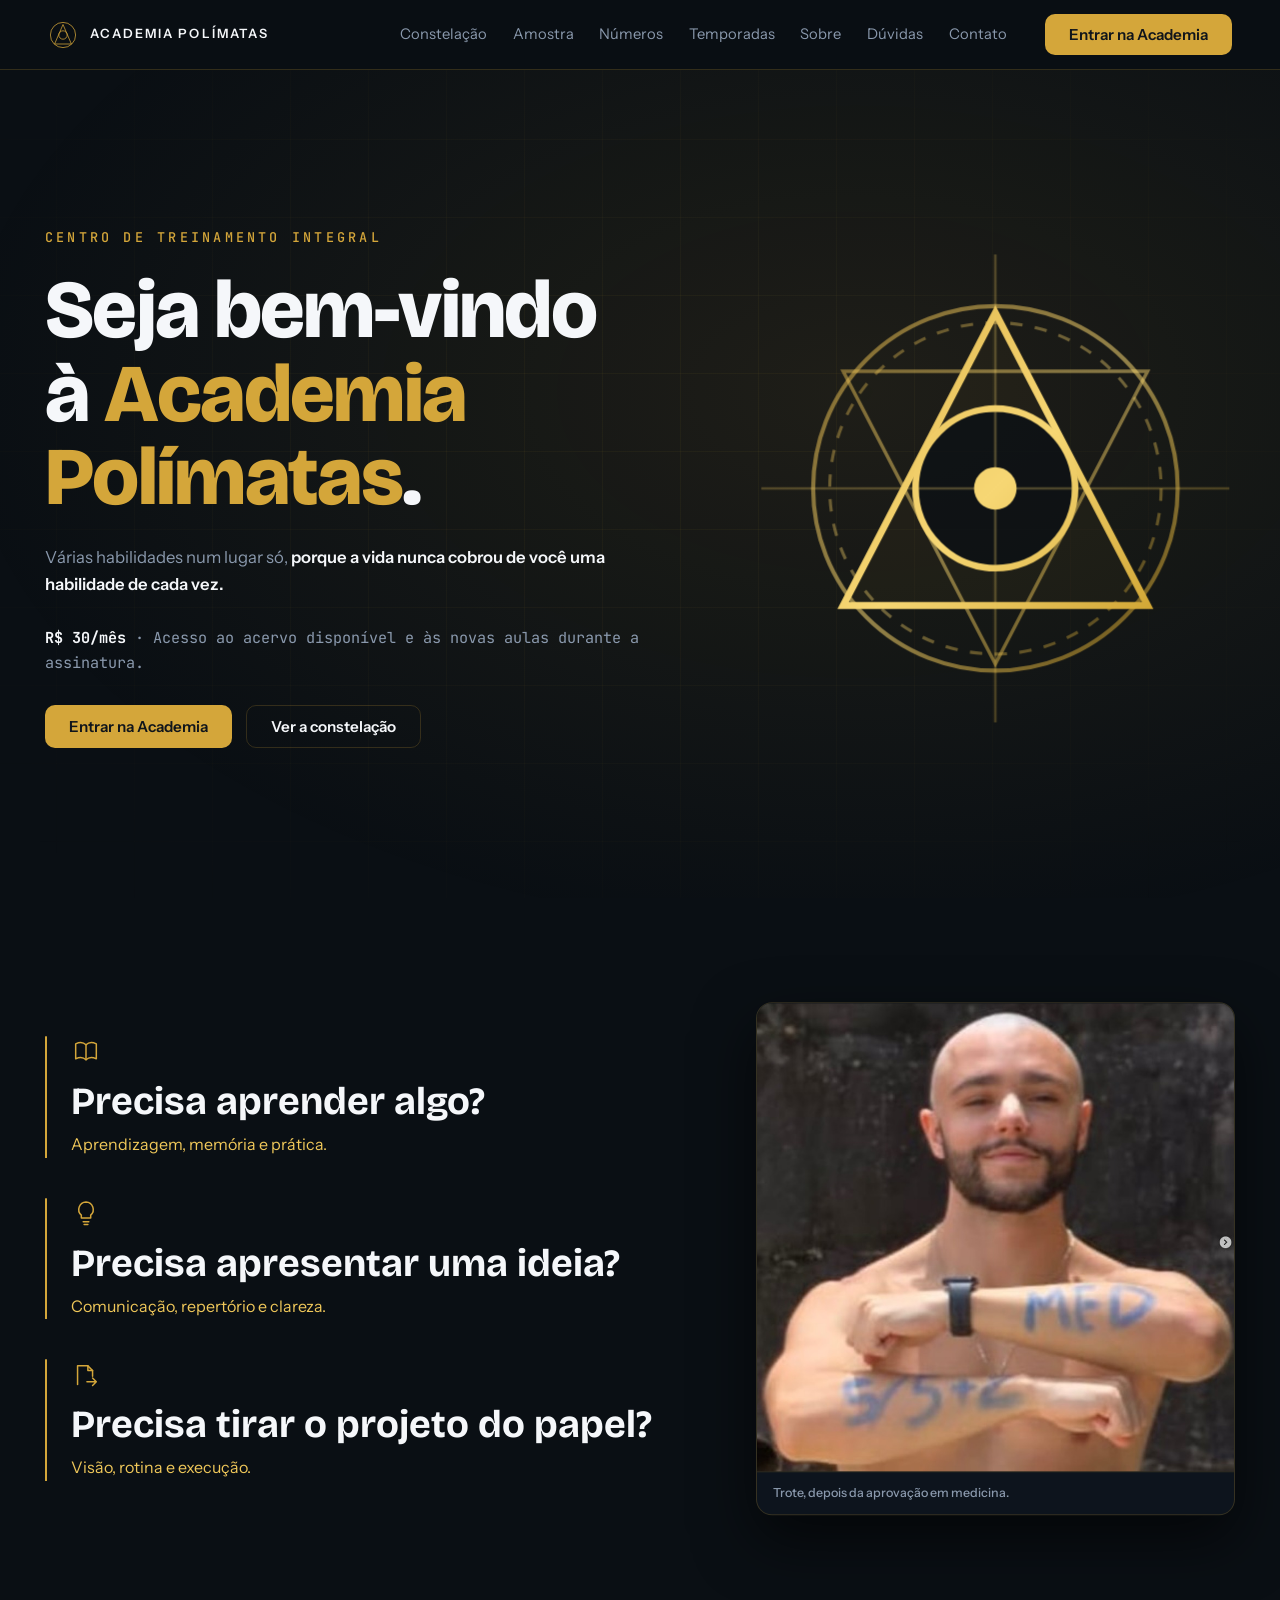
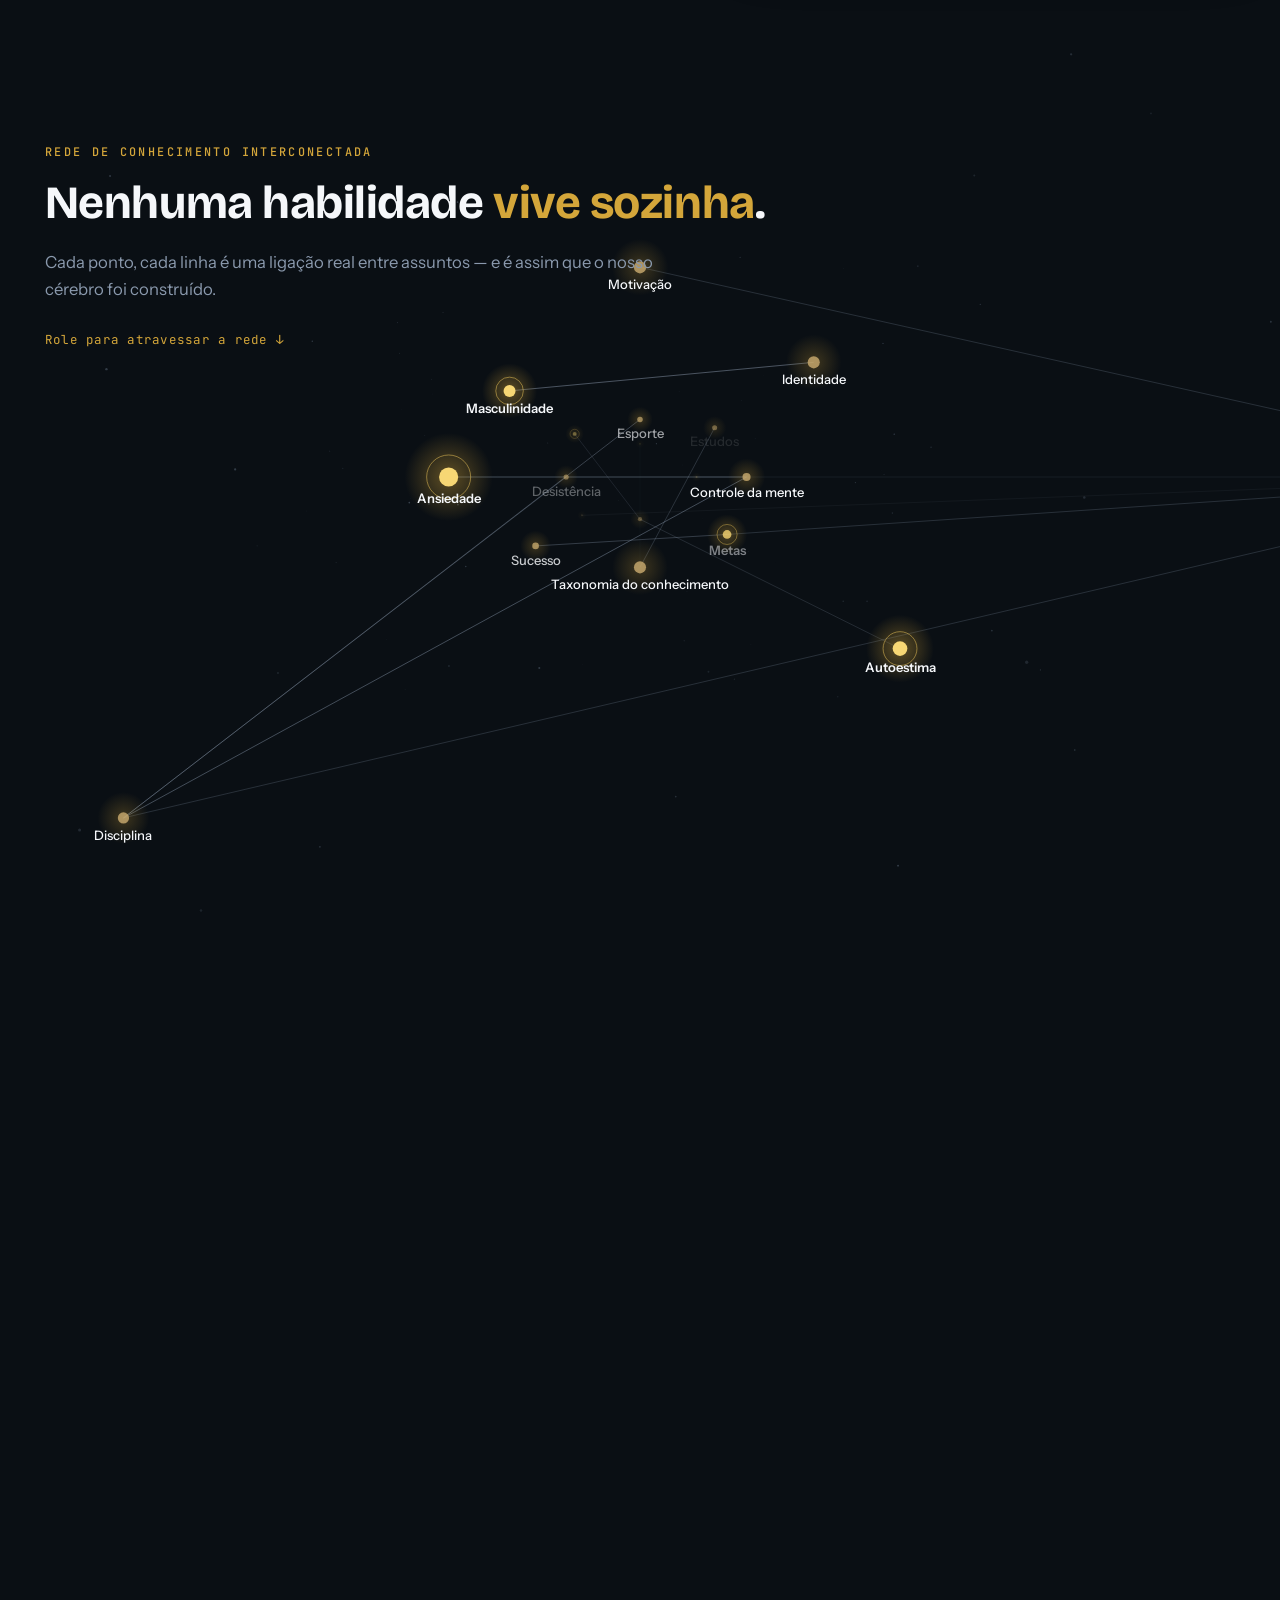
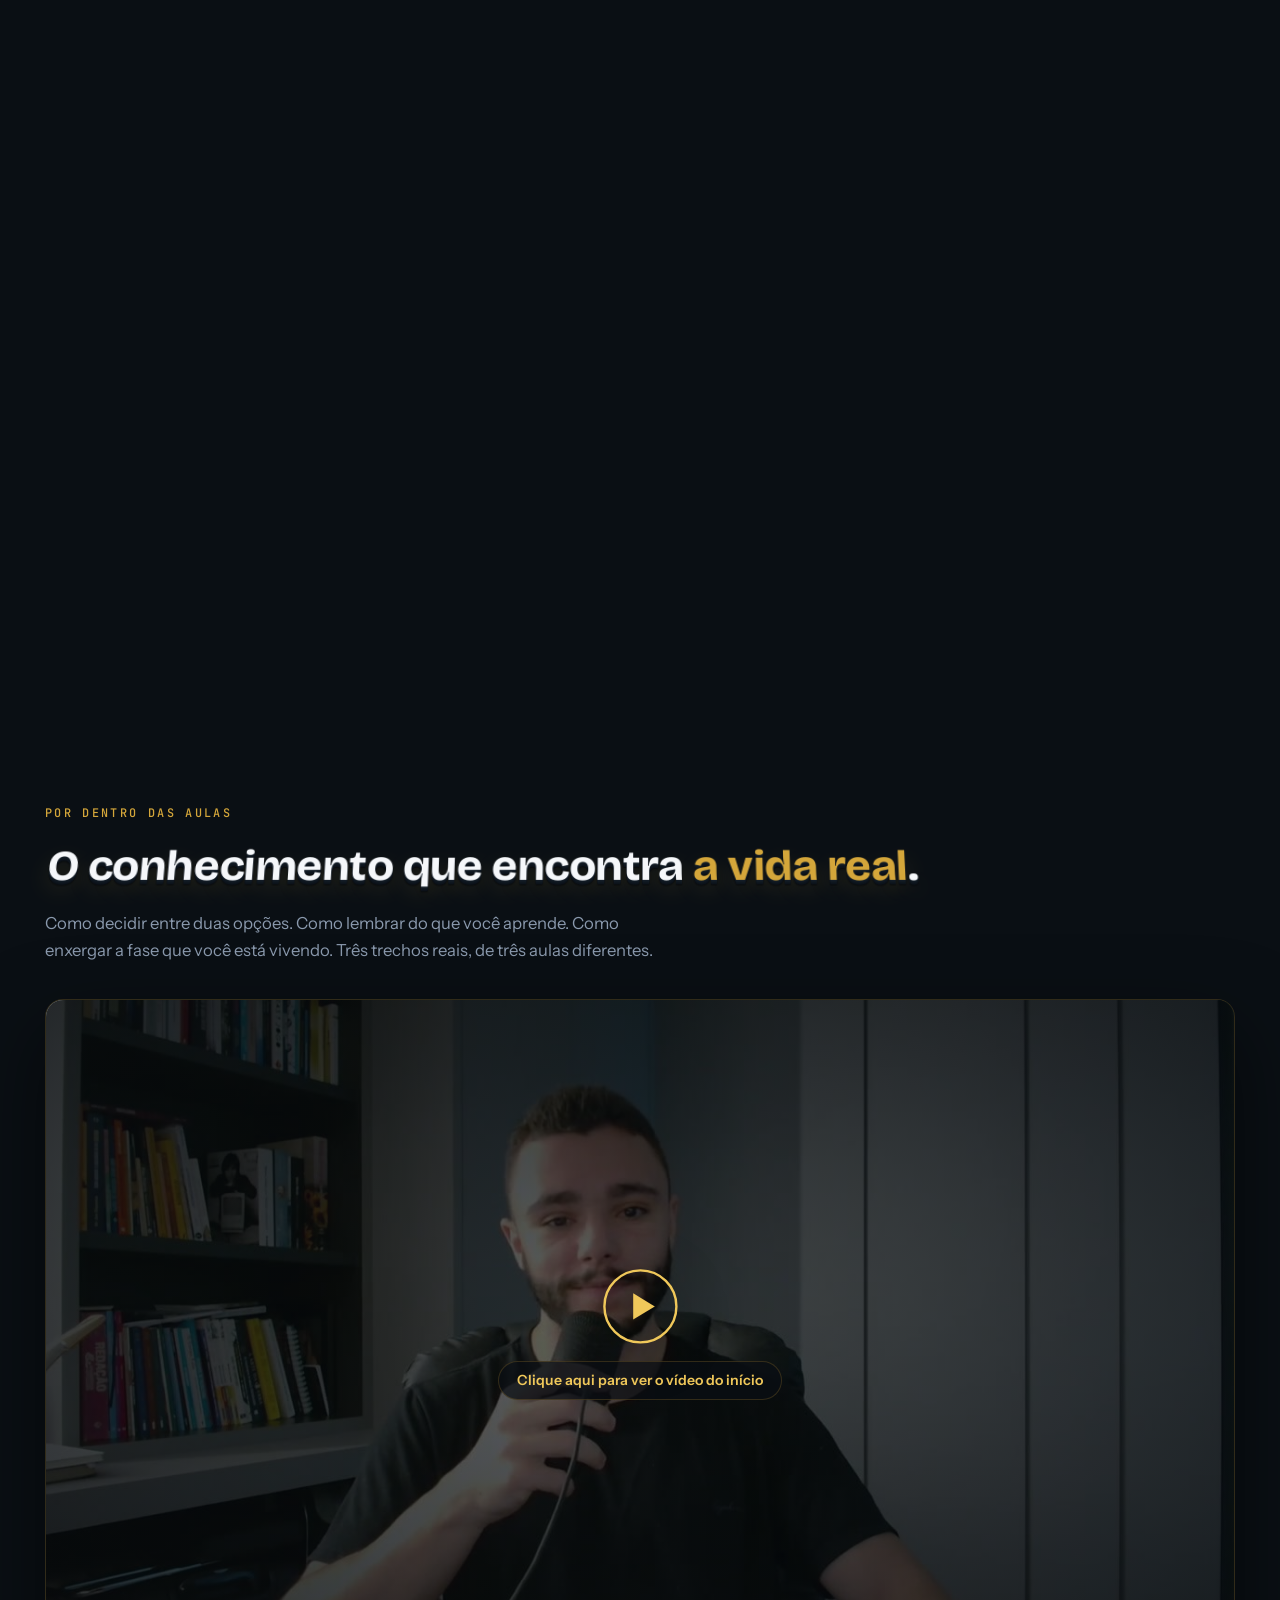
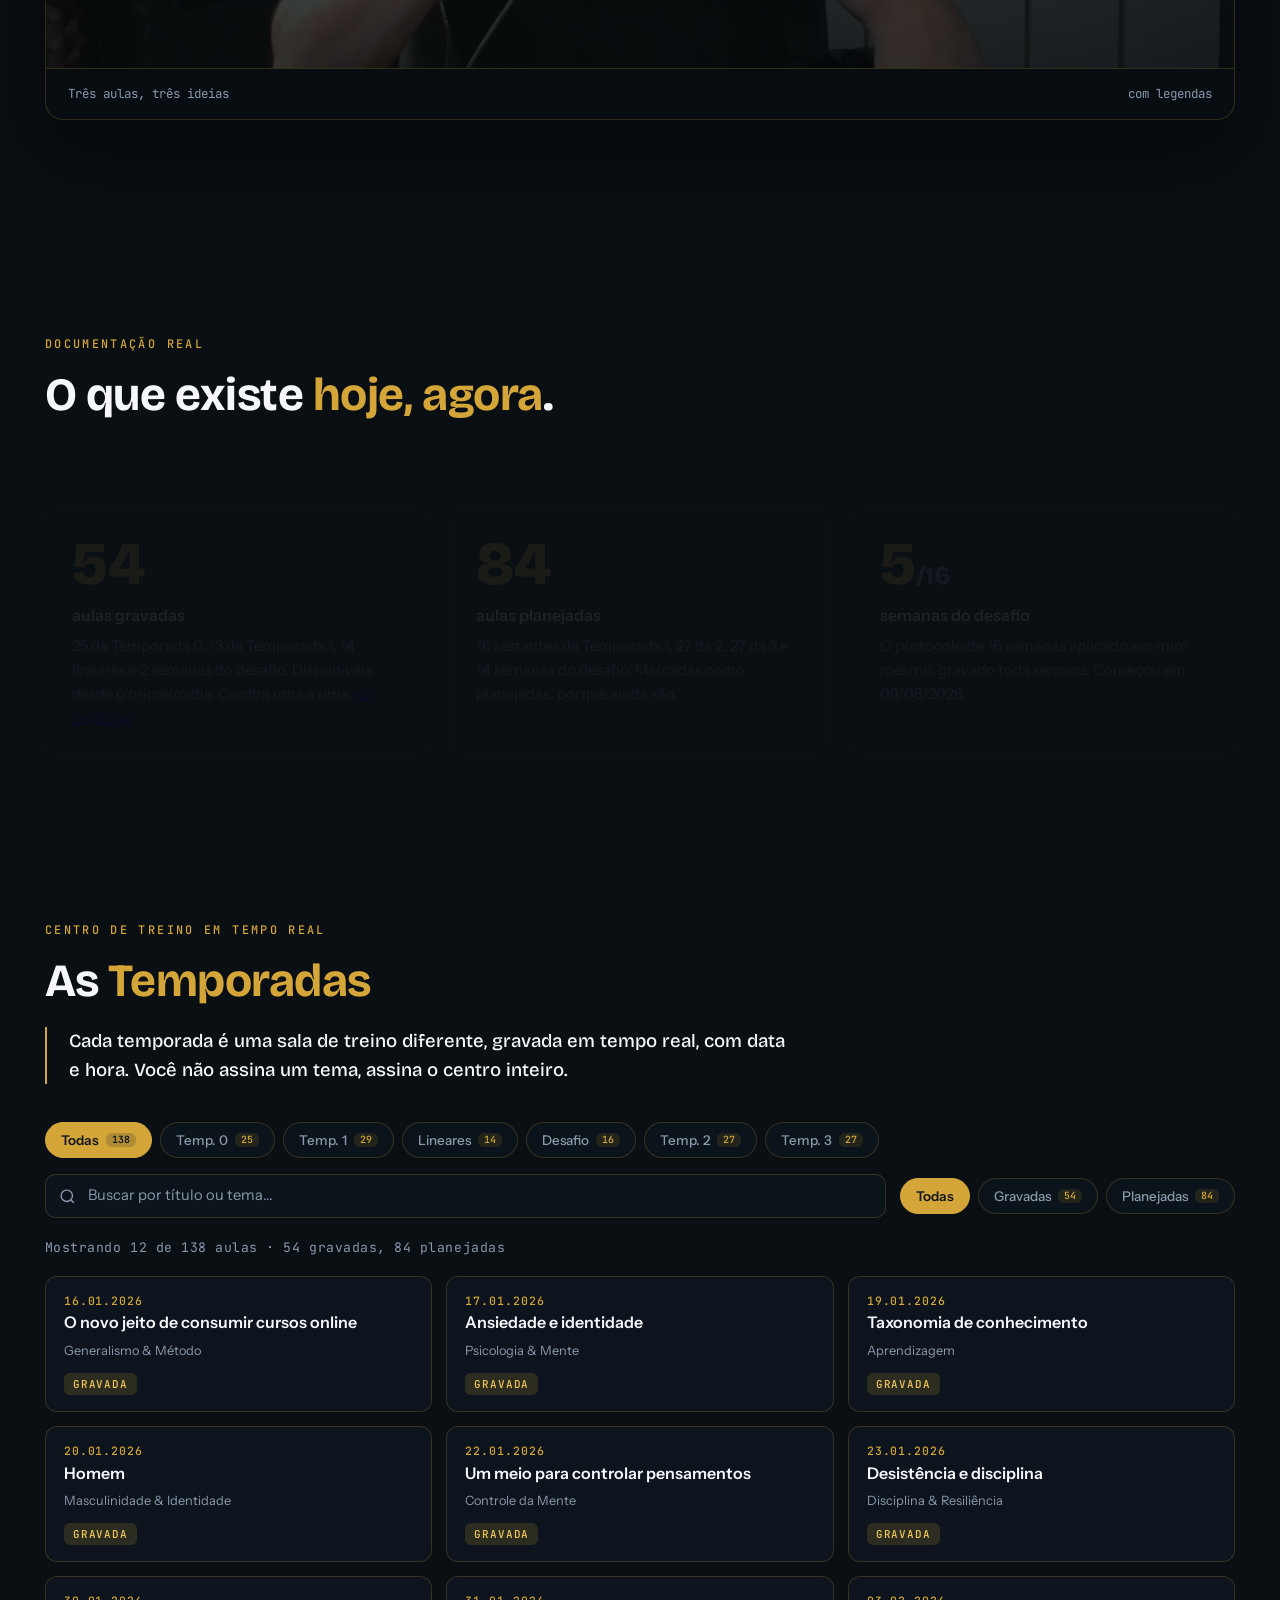
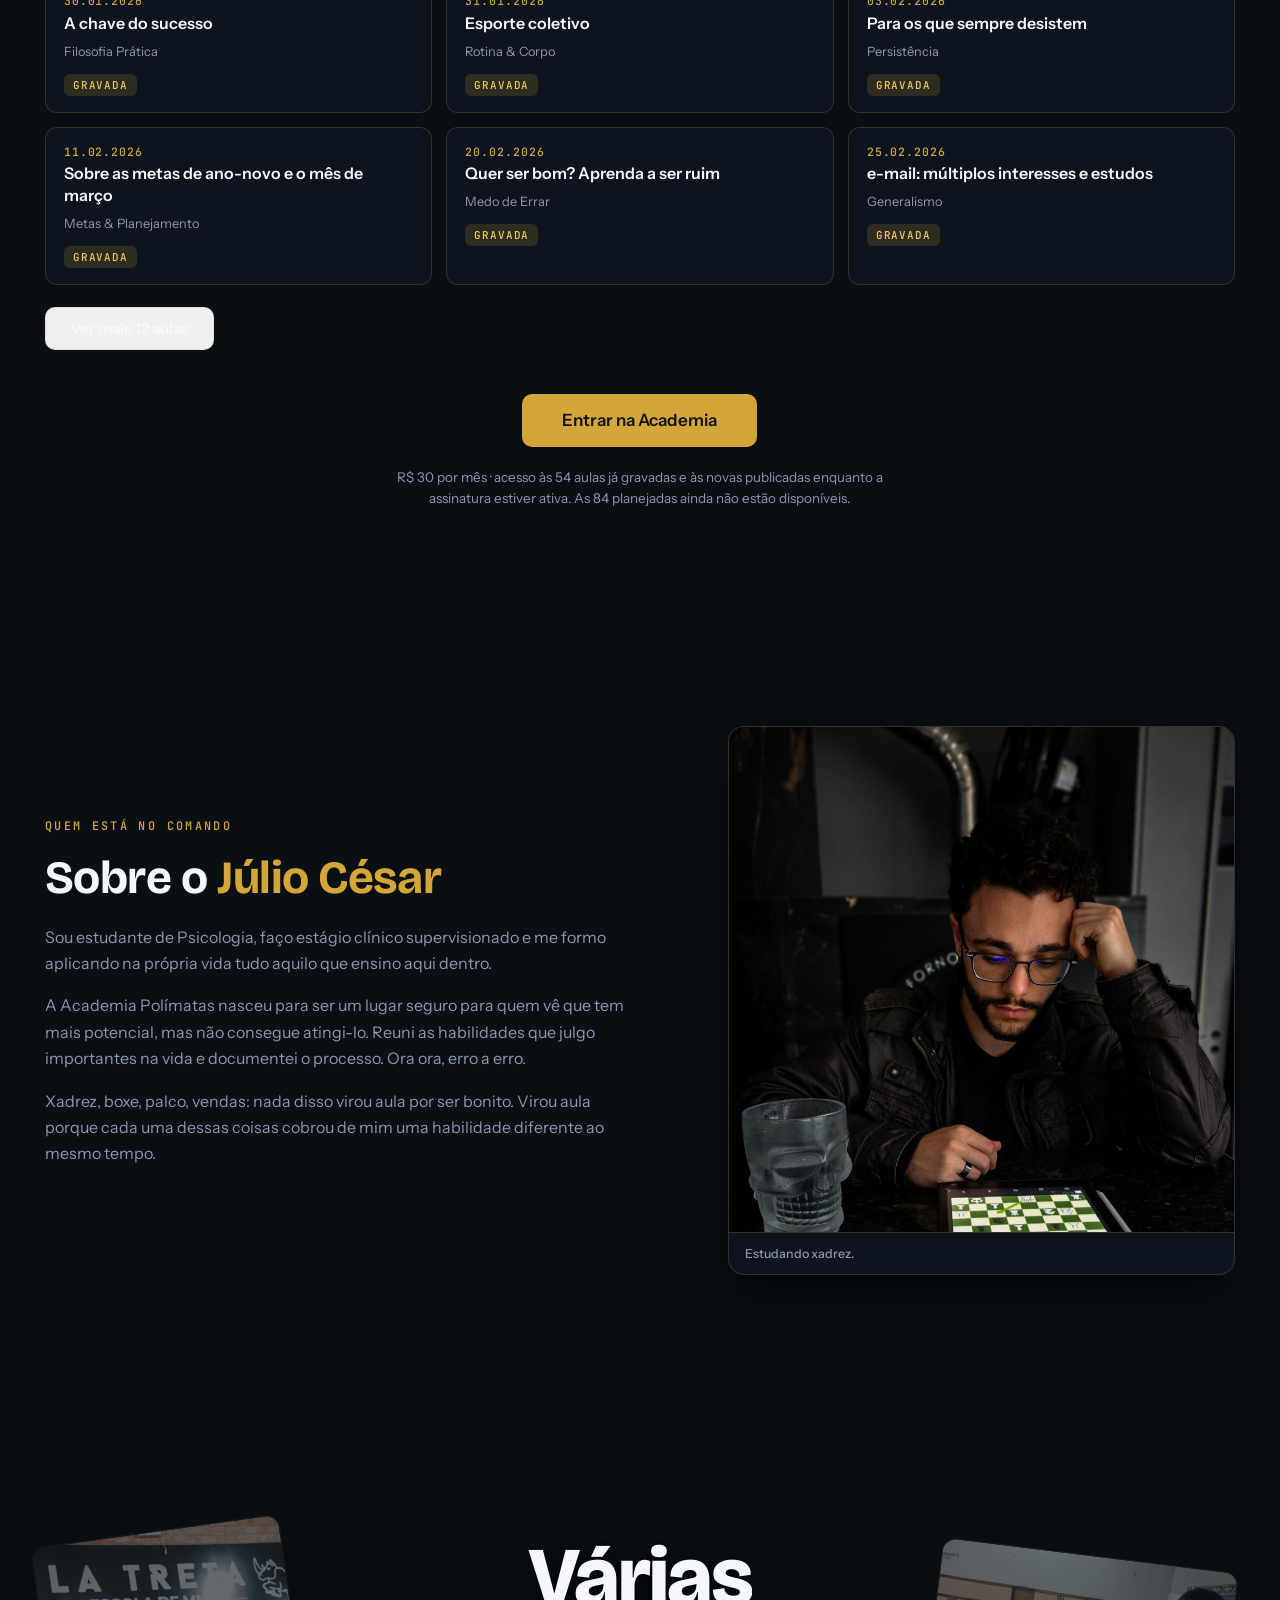
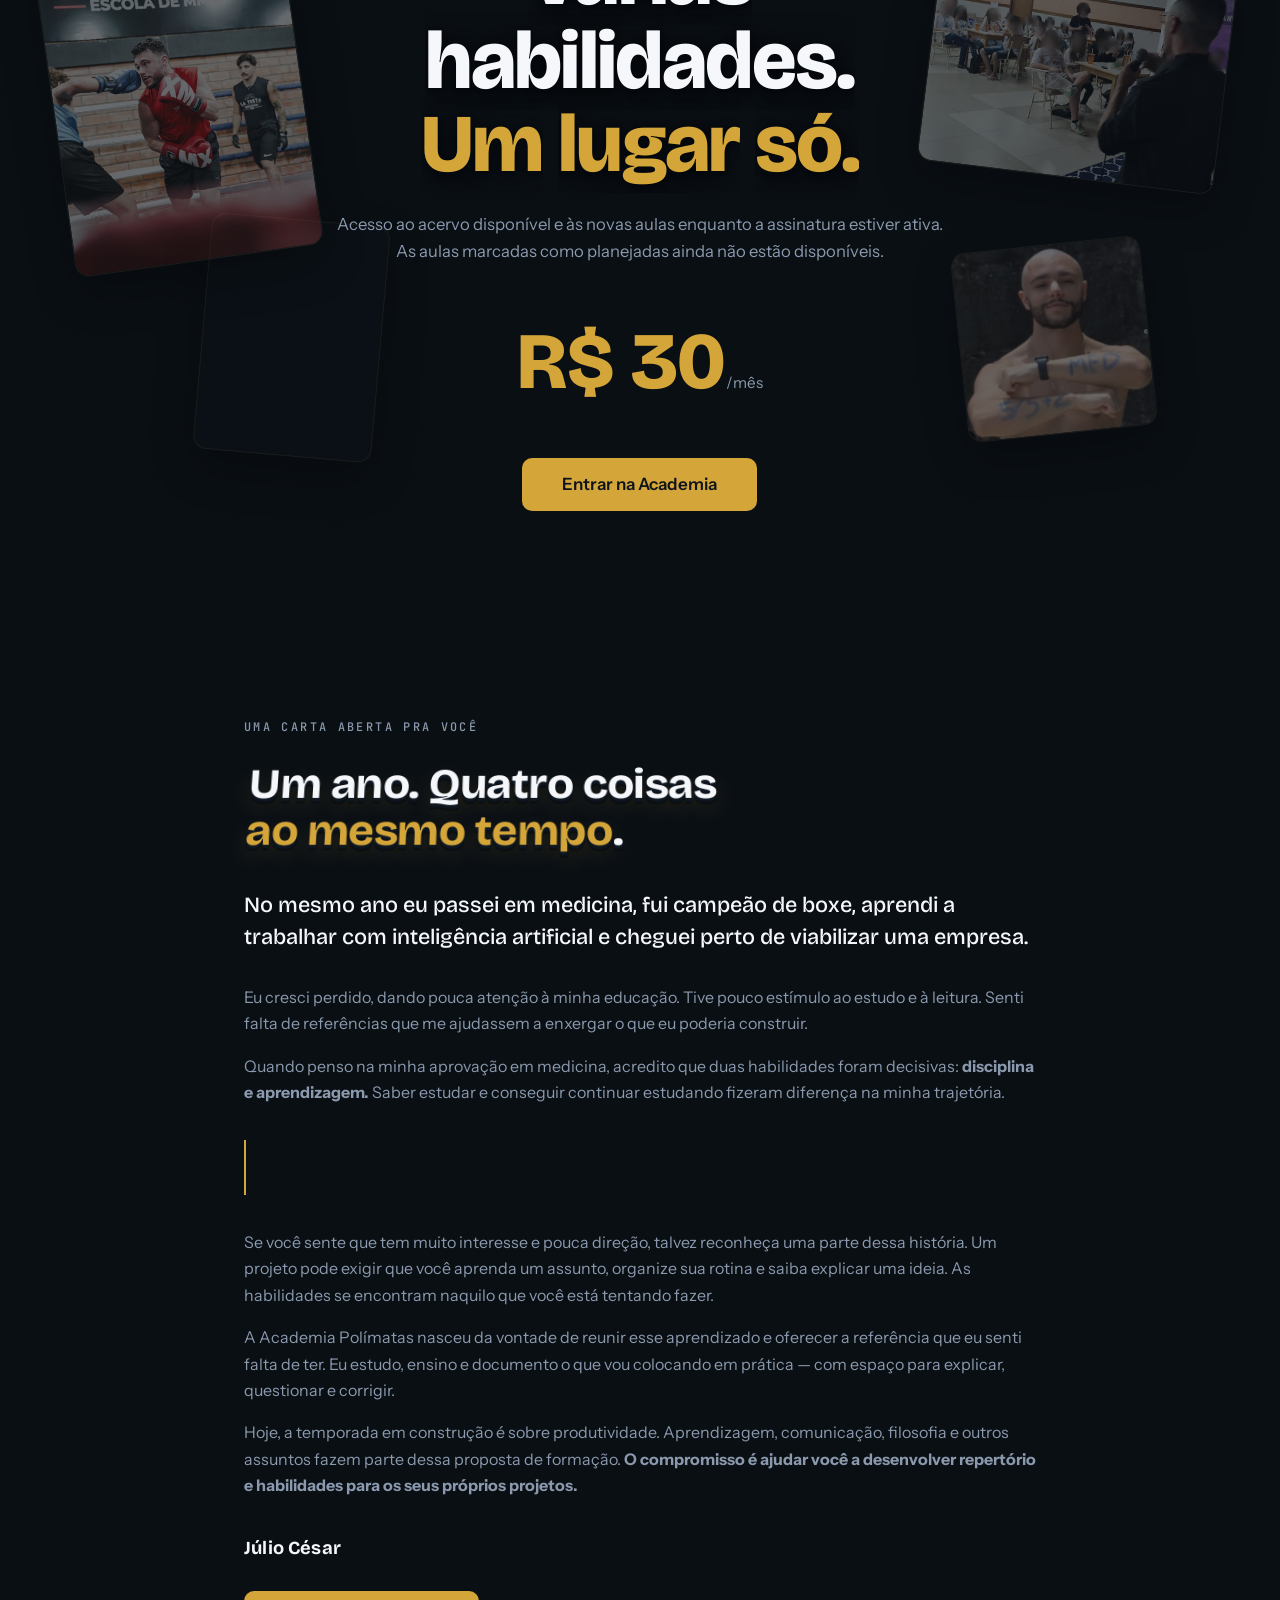
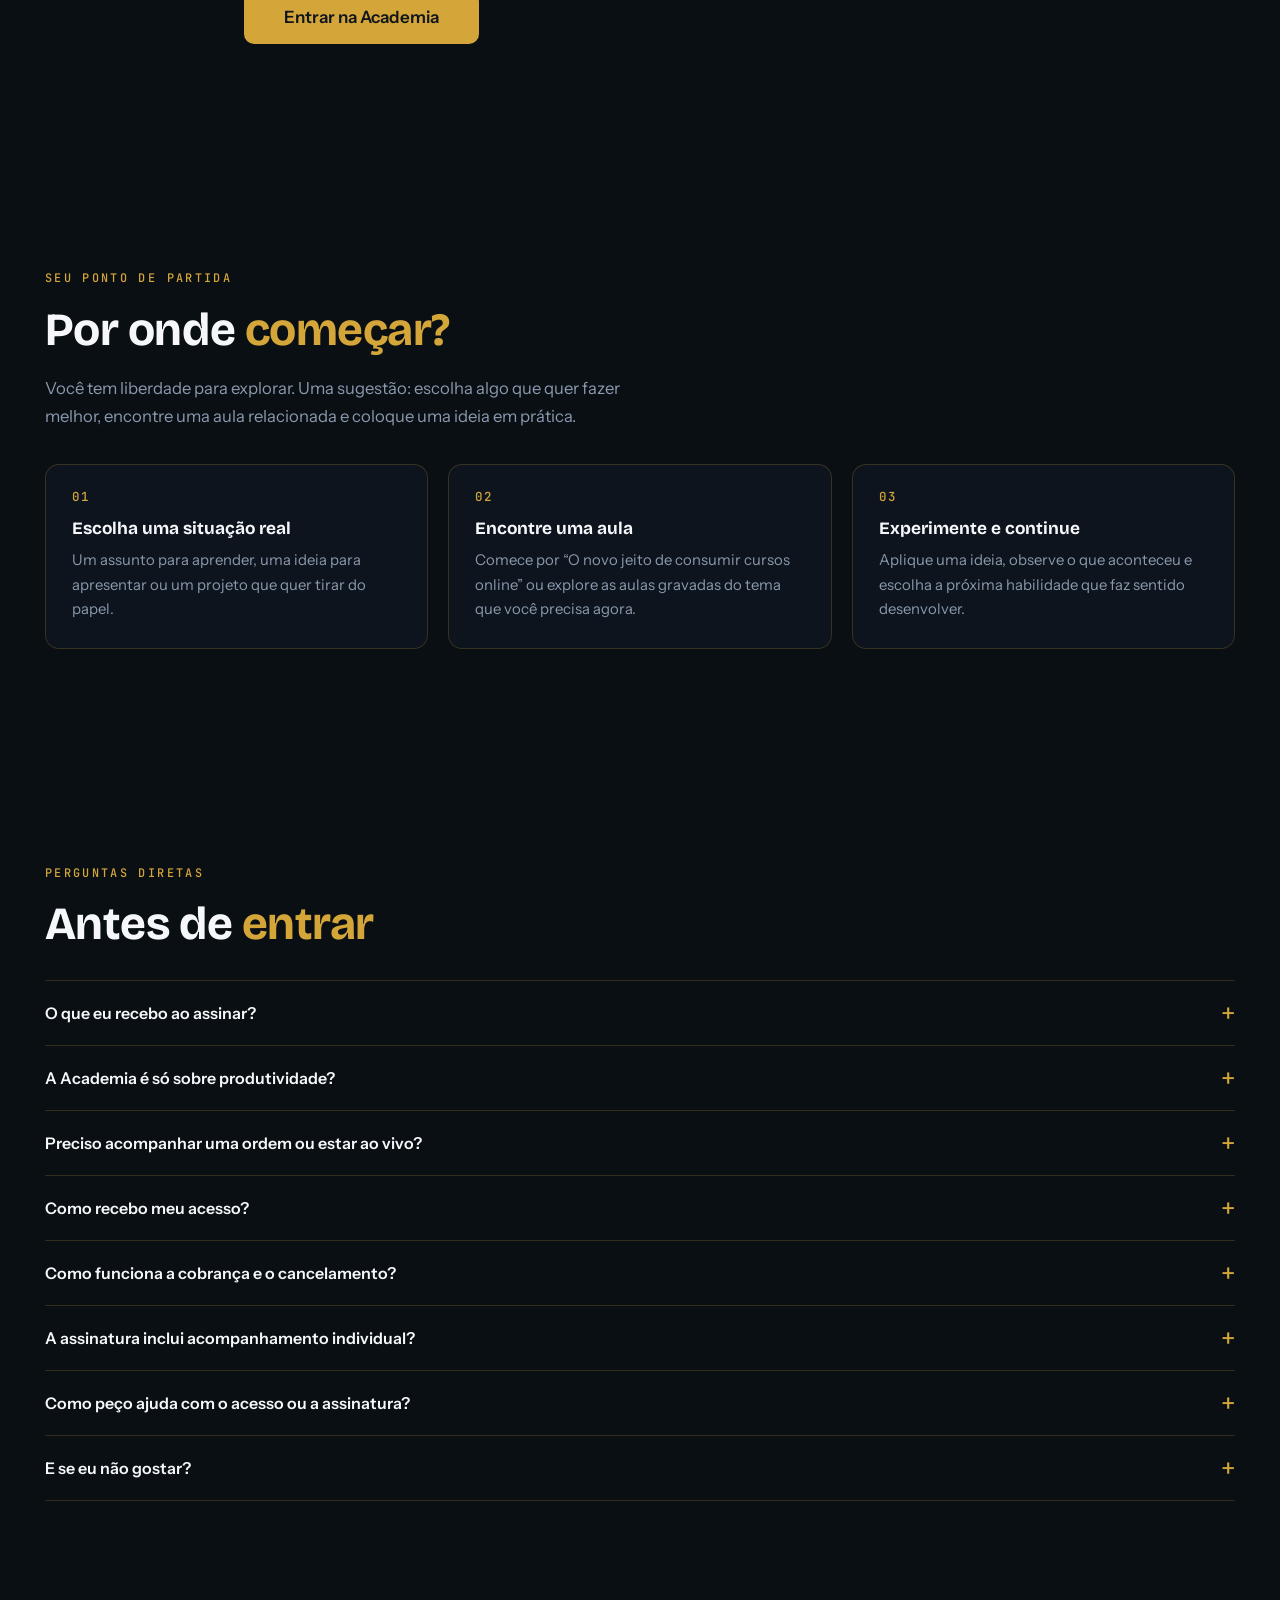
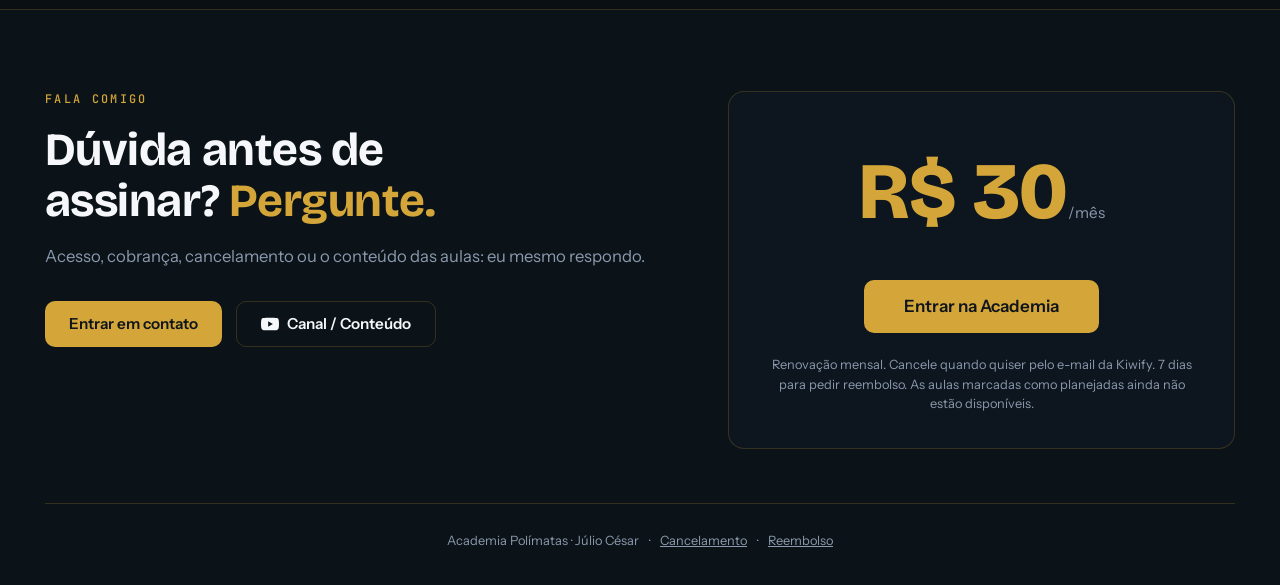
==== commit 1cdcc1c2: "catálogo das Temporadas na página nova, com as contagens acertadas As 138 aulas saíram do LESSONS_DA" ====
--- a/index.html
+++ b/index.html
@@ -50,6 +50,7 @@
     <a href="#constelacao">Constelação</a>
     <a href="#amostra">Amostra</a>
     <a href="#documentacao">Números</a>
+    <a href="#temporadas">Temporadas</a>
     <a href="#julio">Sobre</a>
     <a href="#duvidas">Dúvidas</a>
     <a href="#contato">Contato</a>
@@ -247,14 +248,1039 @@
     <p class="olho" data-revelar>Documentação real</p>
     <h2 class="titulo-grande" data-revelar>O que existe <em>hoje, agora</em>.</h2>
     <div class="numeros">
-      <div data-montar><span class="numero" data-contar="52">0</span><h3>aulas gravadas</h3>
-        <p>25 da Temporada 0, 13 da Temporada 1 e 14 aulas lineares. Disponíveis desde o primeiro dia.</p></div>
-      <div data-montar><span class="numero" data-contar="73">0</span><h3>aulas planejadas</h3>
-        <p>O mapa das Temporadas 2 e 3, e o restante da 1. Marcadas como planejadas, porque ainda são.</p></div>
+      <div data-montar><span class="numero" data-contar="54">0</span><h3>aulas gravadas</h3>
+        <p>25 da Temporada 0, 13 da Temporada 1, 14 lineares e 2 semanas do desafio.
+          Disponíveis desde o primeiro dia. Confira uma a uma
+          <a href="#temporadas">no catálogo</a>.</p></div>
+      <div data-montar><span class="numero" data-contar="84">0</span><h3>aulas planejadas</h3>
+        <p>16 restantes da Temporada 1, 27 da 2, 27 da 3 e 14 semanas do desafio. Marcadas como
+          planejadas, porque ainda são.</p></div>
       <div data-montar><span class="numero"><span data-contar="5">0</span><i>/16</i></span><h3>semanas do desafio</h3>
         <p>O protocolo de 16 semanas aplicado em mim mesmo, gravado toda semana. Começou em 09/08/2026.</p></div>
     </div>
   </section>
+
+<!-- TEMPORADAS:INICIO (gerado por gerar-temporadas.py) -->
+  <section id="temporadas" class="cena faixa">
+    <p class="olho" data-revelar>Centro de treino em tempo real</p>
+    <h2 class="titulo-grande" data-revelar>As <em>Temporadas</em></h2>
+    <blockquote class="citacao" data-revelar>Cada temporada é uma sala de treino diferente, gravada
+      em tempo real, com data e hora. Você não assina um tema, assina o centro inteiro.</blockquote>
+
+    <div class="catalogo" data-catalogo>
+      <div class="catalogo__abas" aria-label="Filtrar por temporada" role="group">
+          <button type="button" class="aba is-ativa" data-temporada="all" aria-pressed="true">Todas <i>138</i></button>
+          <button type="button" class="aba" data-temporada="0" aria-pressed="false" title="Geral">Temp. 0 <i>25</i></button>
+          <button type="button" class="aba" data-temporada="1" aria-pressed="false" title="Produtividade">Temp. 1 <i>29</i></button>
+          <button type="button" class="aba" data-temporada="L" aria-pressed="false" title="Aulas soltas">Lineares <i>14</i></button>
+          <button type="button" class="aba" data-temporada="D" aria-pressed="false" title="Estudo de caso">Desafio <i>16</i></button>
+          <button type="button" class="aba" data-temporada="2" aria-pressed="false" title="Aprendizagem">Temp. 2 <i>27</i></button>
+          <button type="button" class="aba" data-temporada="3" aria-pressed="false" title="Comunicação">Temp. 3 <i>27</i></button>
+      </div>
+
+      <div class="catalogo__linha">
+        <div class="catalogo__busca">
+          <label class="so-leitor" for="busca-aula">Buscar aula por título ou tema</label>
+          <svg viewBox="0 0 24 24" fill="none" stroke="currentColor" stroke-width="2" aria-hidden="true">
+            <circle cx="11" cy="11" r="8"/><line x1="21" y1="21" x2="16.65" y2="16.65"/>
+          </svg>
+          <input id="busca-aula" type="search" data-busca autocomplete="off"
+                 placeholder="Buscar por título ou tema…">
+        </div>
+        <div class="catalogo__status" aria-label="Filtrar por situação" role="group">
+          <button type="button" class="pilula is-ativa" data-status="all" aria-pressed="true">Todas</button>
+          <button type="button" class="pilula" data-status="recorded" aria-pressed="false">Gravadas <i>54</i></button>
+          <button type="button" class="pilula" data-status="planned" aria-pressed="false">Planejadas <i>84</i></button>
+        </div>
+      </div>
+
+      <p class="catalogo__conta" data-conta aria-live="polite">
+        138 aulas no catálogo · 54 gravadas, disponíveis agora · 84 planejadas
+      </p>
+
+      <ul class="catalogo__lista" data-lista>
+        <li class="aula" data-temporada="0" data-status="recorded"
+            data-texto="o novo jeito de consumir cursos online generalismo &amp; metodo">
+          <span class="aula__data">16.01.2026</span>
+          <h3 class="aula__titulo">O novo jeito de consumir cursos online</h3>
+          <span class="aula__tema">Generalismo &amp; Método</span>
+          <span class="aula__selo aula__selo--gravada">Gravada</span>
+        </li>
+        <li class="aula" data-temporada="0" data-status="recorded"
+            data-texto="ansiedade e identidade psicologia &amp; mente">
+          <span class="aula__data">17.01.2026</span>
+          <h3 class="aula__titulo">Ansiedade e identidade</h3>
+          <span class="aula__tema">Psicologia &amp; Mente</span>
+          <span class="aula__selo aula__selo--gravada">Gravada</span>
+        </li>
+        <li class="aula" data-temporada="0" data-status="recorded"
+            data-texto="taxonomia de conhecimento aprendizagem">
+          <span class="aula__data">19.01.2026</span>
+          <h3 class="aula__titulo">Taxonomia de conhecimento</h3>
+          <span class="aula__tema">Aprendizagem</span>
+          <span class="aula__selo aula__selo--gravada">Gravada</span>
+        </li>
+        <li class="aula" data-temporada="0" data-status="recorded"
+            data-texto="homem masculinidade &amp; identidade">
+          <span class="aula__data">20.01.2026</span>
+          <h3 class="aula__titulo">Homem</h3>
+          <span class="aula__tema">Masculinidade &amp; Identidade</span>
+          <span class="aula__selo aula__selo--gravada">Gravada</span>
+        </li>
+        <li class="aula" data-temporada="0" data-status="recorded"
+            data-texto="um meio para controlar pensamentos controle da mente">
+          <span class="aula__data">22.01.2026</span>
+          <h3 class="aula__titulo">Um meio para controlar pensamentos</h3>
+          <span class="aula__tema">Controle da Mente</span>
+          <span class="aula__selo aula__selo--gravada">Gravada</span>
+        </li>
+        <li class="aula" data-temporada="0" data-status="recorded"
+            data-texto="desistencia e disciplina disciplina &amp; resiliencia">
+          <span class="aula__data">23.01.2026</span>
+          <h3 class="aula__titulo">Desistência e disciplina</h3>
+          <span class="aula__tema">Disciplina &amp; Resiliência</span>
+          <span class="aula__selo aula__selo--gravada">Gravada</span>
+        </li>
+        <li class="aula" data-temporada="0" data-status="recorded"
+            data-texto="a chave do sucesso filosofia pratica">
+          <span class="aula__data">30.01.2026</span>
+          <h3 class="aula__titulo">A chave do sucesso</h3>
+          <span class="aula__tema">Filosofia Prática</span>
+          <span class="aula__selo aula__selo--gravada">Gravada</span>
+        </li>
+        <li class="aula" data-temporada="0" data-status="recorded"
+            data-texto="esporte coletivo rotina &amp; corpo">
+          <span class="aula__data">31.01.2026</span>
+          <h3 class="aula__titulo">Esporte coletivo</h3>
+          <span class="aula__tema">Rotina &amp; Corpo</span>
+          <span class="aula__selo aula__selo--gravada">Gravada</span>
+        </li>
+        <li class="aula" data-temporada="0" data-status="recorded"
+            data-texto="para os que sempre desistem persistencia">
+          <span class="aula__data">03.02.2026</span>
+          <h3 class="aula__titulo">Para os que sempre desistem</h3>
+          <span class="aula__tema">Persistência</span>
+          <span class="aula__selo aula__selo--gravada">Gravada</span>
+        </li>
+        <li class="aula" data-temporada="0" data-status="recorded"
+            data-texto="sobre as metas de ano-novo e o mes de marco metas &amp; planejamento">
+          <span class="aula__data">11.02.2026</span>
+          <h3 class="aula__titulo">Sobre as metas de ano-novo e o mês de março</h3>
+          <span class="aula__tema">Metas &amp; Planejamento</span>
+          <span class="aula__selo aula__selo--gravada">Gravada</span>
+        </li>
+        <li class="aula" data-temporada="0" data-status="recorded"
+            data-texto="quer ser bom? aprenda a ser ruim medo de errar">
+          <span class="aula__data">20.02.2026</span>
+          <h3 class="aula__titulo">Quer ser bom? Aprenda a ser ruim</h3>
+          <span class="aula__tema">Medo de Errar</span>
+          <span class="aula__selo aula__selo--gravada">Gravada</span>
+        </li>
+        <li class="aula" data-temporada="0" data-status="recorded"
+            data-texto="e-mail: multiplos interesses e estudos generalismo">
+          <span class="aula__data">25.02.2026</span>
+          <h3 class="aula__titulo">e-mail: múltiplos interesses e estudos</h3>
+          <span class="aula__tema">Generalismo</span>
+          <span class="aula__selo aula__selo--gravada">Gravada</span>
+        </li>
+        <li class="aula" data-temporada="0" data-status="recorded"
+            data-texto="como falar. comunicacao">
+          <span class="aula__data">04.03.2026</span>
+          <h3 class="aula__titulo">Como falar.</h3>
+          <span class="aula__tema">Comunicação</span>
+          <span class="aula__selo aula__selo--gravada">Gravada</span>
+        </li>
+        <li class="aula" data-temporada="0" data-status="recorded"
+            data-texto="como ser bem-sucedido? sucesso &amp; carreira">
+          <span class="aula__data">06.03.2026</span>
+          <h3 class="aula__titulo">Como ser bem-sucedido?</h3>
+          <span class="aula__tema">Sucesso &amp; Carreira</span>
+          <span class="aula__selo aula__selo--gravada">Gravada</span>
+        </li>
+        <li class="aula" data-temporada="0" data-status="recorded"
+            data-texto="seja util e cale a boca postura &amp; acao">
+          <span class="aula__data">10.03.2026</span>
+          <h3 class="aula__titulo">Seja útil e cale a boca</h3>
+          <span class="aula__tema">Postura &amp; Ação</span>
+          <span class="aula__selo aula__selo--gravada">Gravada</span>
+        </li>
+        <li class="aula" data-temporada="0" data-status="recorded"
+            data-texto="como se sentir motivado motivacao">
+          <span class="aula__data">13.03.2026</span>
+          <h3 class="aula__titulo">Como se sentir motivado</h3>
+          <span class="aula__tema">Motivação</span>
+          <span class="aula__selo aula__selo--gravada">Gravada</span>
+        </li>
+        <li class="aula" data-temporada="0" data-status="recorded"
+            data-texto="venca o medo de errar autoestima">
+          <span class="aula__data">20.03.2026</span>
+          <h3 class="aula__titulo">Vença o medo de errar</h3>
+          <span class="aula__tema">Autoestima</span>
+          <span class="aula__selo aula__selo--gravada">Gravada</span>
+        </li>
+        <li class="aula" data-temporada="0" data-status="recorded"
+            data-texto="veja quando estiver paralisado com a rotina rotina &amp; foco">
+          <span class="aula__data">22.03.2026</span>
+          <h3 class="aula__titulo">Veja quando estiver paralisado com a rotina</h3>
+          <span class="aula__tema">Rotina &amp; Foco</span>
+          <span class="aula__selo aula__selo--gravada">Gravada</span>
+        </li>
+        <li class="aula" data-temporada="0" data-status="recorded"
+            data-texto="aprenda a resolver problemas resolucao de problemas">
+          <span class="aula__data">24.03.2026</span>
+          <h3 class="aula__titulo">Aprenda a resolver problemas</h3>
+          <span class="aula__tema">Resolução de Problemas</span>
+          <span class="aula__selo aula__selo--gravada">Gravada</span>
+        </li>
+        <li class="aula" data-temporada="0" data-status="recorded"
+            data-texto="a arte de memorizar tudo memoria">
+          <span class="aula__data">03.04.2026</span>
+          <h3 class="aula__titulo">A arte de memorizar tudo</h3>
+          <span class="aula__tema">Memória</span>
+          <span class="aula__selo aula__selo--gravada">Gravada</span>
+        </li>
+        <li class="aula" data-temporada="0" data-status="recorded"
+            data-texto="dias dificeis/momentos dificeis inteligencia emocional">
+          <span class="aula__data">20.04.2026</span>
+          <h3 class="aula__titulo">Dias difíceis/momentos difíceis</h3>
+          <span class="aula__tema">Inteligência Emocional</span>
+          <span class="aula__selo aula__selo--gravada">Gravada</span>
+        </li>
+        <li class="aula" data-temporada="0" data-status="recorded"
+            data-texto="apenas continue. disciplina">
+          <span class="aula__data">29.04.2026</span>
+          <h3 class="aula__titulo">Apenas continue.</h3>
+          <span class="aula__tema">Disciplina</span>
+          <span class="aula__selo aula__selo--gravada">Gravada</span>
+        </li>
+        <li class="aula" data-temporada="0" data-status="recorded"
+            data-texto="aprenda o minimo de ia (eu to implorando) inteligencia artificial">
+          <span class="aula__data">10.05.2026</span>
+          <h3 class="aula__titulo">Aprenda o mínimo de IA (eu tô implorando)</h3>
+          <span class="aula__tema">Inteligência Artificial</span>
+          <span class="aula__selo aula__selo--gravada">Gravada</span>
+        </li>
+        <li class="aula" data-temporada="0" data-status="recorded"
+            data-texto="decida onde voce vai falhar tomada de decisao">
+          <span class="aula__data">09.06.2026</span>
+          <h3 class="aula__titulo">Decida onde você vai falhar</h3>
+          <span class="aula__tema">Tomada de Decisão</span>
+          <span class="aula__selo aula__selo--gravada">Gravada</span>
+        </li>
+        <li class="aula" data-temporada="0" data-status="recorded"
+            data-texto="a importancia da leveza equilibrio">
+          <span class="aula__data">20.06.2026</span>
+          <h3 class="aula__titulo">A importância da leveza</h3>
+          <span class="aula__tema">Equilíbrio</span>
+          <span class="aula__selo aula__selo--gravada">Gravada</span>
+        </li>
+        <li class="aula" data-temporada="1" data-status="recorded"
+            data-texto="tudo que voce precisa saber produtividade base">
+          <span class="aula__data">18.08.2026</span>
+          <h3 class="aula__titulo">Tudo que você precisa saber</h3>
+          <span class="aula__tema">Produtividade Base</span>
+          <span class="aula__selo aula__selo--gravada">Gravada</span>
+        </li>
+        <li class="aula" data-temporada="1" data-status="recorded"
+            data-texto="nao declare derrota mindset &amp; foco">
+          <span class="aula__data">20.08.2026</span>
+          <h3 class="aula__titulo">NÃO DECLARE DERROTA</h3>
+          <span class="aula__tema">Mindset &amp; Foco</span>
+          <span class="aula__selo aula__selo--gravada">Gravada</span>
+        </li>
+        <li class="aula" data-temporada="1" data-status="recorded"
+            data-texto="o que os disciplinados temem e falta em voce disciplina">
+          <span class="aula__data">20.08.2026</span>
+          <h3 class="aula__titulo">O que os disciplinados temem e falta em você</h3>
+          <span class="aula__tema">Disciplina</span>
+          <span class="aula__selo aula__selo--gravada">Gravada</span>
+        </li>
+        <li class="aula" data-temporada="1" data-status="recorded"
+            data-texto="um papo cabeca para quem pensar em mudar o percurso. tomada de decisao">
+          <span class="aula__data">25.08.2026</span>
+          <h3 class="aula__titulo">Um papo cabeça para quem pensar em mudar o percurso.</h3>
+          <span class="aula__tema">Tomada de Decisão</span>
+          <span class="aula__selo aula__selo--gravada">Gravada</span>
+        </li>
+        <li class="aula" data-temporada="1" data-status="recorded"
+            data-texto="moedor de sonhos e crise existencial crise existencial">
+          <span class="aula__data">02.09.2026</span>
+          <h3 class="aula__titulo">Moedor de sonhos e crise existencial</h3>
+          <span class="aula__tema">Crise Existencial</span>
+          <span class="aula__selo aula__selo--gravada">Gravada</span>
+        </li>
+        <li class="aula" data-temporada="1" data-status="recorded"
+            data-texto="aos ex-prodigios autoestima">
+          <span class="aula__data">02.09.2026</span>
+          <h3 class="aula__titulo">Aos ex-prodígios</h3>
+          <span class="aula__tema">Autoestima</span>
+          <span class="aula__selo aula__selo--gravada">Gravada</span>
+        </li>
+        <li class="aula" data-temporada="1" data-status="recorded"
+            data-texto="como fazer o desafio? [a planilha] execucao &amp; ferramentas">
+          <span class="aula__data">02.09.2026</span>
+          <h3 class="aula__titulo">Como fazer o desafio? [A PLANILHA]</h3>
+          <span class="aula__tema">Execução &amp; Ferramentas</span>
+          <span class="aula__selo aula__selo--gravada">Gravada</span>
+        </li>
+        <li class="aula" data-temporada="1" data-status="recorded"
+            data-texto="por que fazer o desafio? proposito">
+          <span class="aula__data">03.09.2026</span>
+          <h3 class="aula__titulo">Por que fazer o desafio?</h3>
+          <span class="aula__tema">Propósito</span>
+          <span class="aula__selo aula__selo--gravada">Gravada</span>
+        </li>
+        <li class="aula" data-temporada="1" data-status="recorded"
+            data-texto="autoestima [conquistas x autopercepcao de valor] psicologia">
+          <span class="aula__data">03.09.2026</span>
+          <h3 class="aula__titulo">Autoestima [Conquistas x Autopercepção de valor]</h3>
+          <span class="aula__tema">Psicologia</span>
+          <span class="aula__selo aula__selo--gravada">Gravada</span>
+        </li>
+        <li class="aula" data-temporada="1" data-status="recorded"
+            data-texto="motivacao: o neurotransmissor do sucesso ou do fracasso. neurociencia &amp; motivacao">
+          <span class="aula__data">03.09.2026</span>
+          <h3 class="aula__titulo">MOTIVAÇÃO: O neurotransmissor do sucesso ou do fracasso.</h3>
+          <span class="aula__tema">Neurociência &amp; Motivação</span>
+          <span class="aula__selo aula__selo--gravada">Gravada</span>
+        </li>
+        <li class="aula" data-temporada="1" data-status="recorded"
+            data-texto="voos de galinha consistencia">
+          <span class="aula__data">03.09.2026</span>
+          <h3 class="aula__titulo">Vôos de galinha</h3>
+          <span class="aula__tema">Consistência</span>
+          <span class="aula__selo aula__selo--gravada">Gravada</span>
+        </li>
+        <li class="aula" data-temporada="1" data-status="recorded"
+            data-texto="gestao de energia, nao gestao de tempo energia &amp; foco">
+          <span class="aula__data">07.09.2026</span>
+          <h3 class="aula__titulo">Gestão de energia, não gestão de tempo</h3>
+          <span class="aula__tema">Energia &amp; Foco</span>
+          <span class="aula__selo aula__selo--gravada">Gravada</span>
+        </li>
+        <li class="aula" data-temporada="1" data-status="recorded"
+            data-texto="o mito da forca de vontade psicologia &amp; habito">
+          <span class="aula__data">07.09.2026</span>
+          <h3 class="aula__titulo">O mito da força de vontade</h3>
+          <span class="aula__tema">Psicologia &amp; Hábito</span>
+          <span class="aula__selo aula__selo--gravada">Gravada</span>
+        </li>
+        <li class="aula" data-temporada="1" data-status="planned"
+            data-texto="por que voce procrastina o que mais importa procrastinacao">
+          <span class="aula__data">Planejada</span>
+          <h3 class="aula__titulo">Por que você procrastina o que mais importa</h3>
+          <span class="aula__tema">Procrastinação</span>
+          <span class="aula__selo aula__selo--planejada">Planejada</span>
+        </li>
+        <li class="aula" data-temporada="1" data-status="planned"
+            data-texto="a raiz emocional da procrastinacao emocao &amp; acao">
+          <span class="aula__data">Planejada</span>
+          <h3 class="aula__titulo">A raiz emocional da procrastinação</h3>
+          <span class="aula__tema">Emoção &amp; Ação</span>
+          <span class="aula__selo aula__selo--planejada">Planejada</span>
+        </li>
+        <li class="aula" data-temporada="1" data-status="planned"
+            data-texto="sono, o produtor de resultado invisivel recuperacao &amp; sono">
+          <span class="aula__data">Planejada</span>
+          <h3 class="aula__titulo">Sono, o produtor de resultado invisível</h3>
+          <span class="aula__tema">Recuperação &amp; Sono</span>
+          <span class="aula__selo aula__selo--planejada">Planejada</span>
+        </li>
+        <li class="aula" data-temporada="1" data-status="planned"
+            data-texto="foco e um musculo, nao um dom atencao">
+          <span class="aula__data">Planejada</span>
+          <h3 class="aula__titulo">Foco é um músculo, não um dom</h3>
+          <span class="aula__tema">Atenção</span>
+          <span class="aula__selo aula__selo--planejada">Planejada</span>
+        </li>
+        <li class="aula" data-temporada="1" data-status="planned"
+            data-texto="a tirania do multitarefa brain fog">
+          <span class="aula__data">Planejada</span>
+          <h3 class="aula__titulo">A tirania do multitarefa</h3>
+          <span class="aula__tema">Brain fog</span>
+          <span class="aula__selo aula__selo--planejada">Planejada</span>
+        </li>
+        <li class="aula" data-temporada="1" data-status="planned"
+            data-texto="como priorizar quando tudo parece urgente prioridades">
+          <span class="aula__data">Planejada</span>
+          <h3 class="aula__titulo">Como priorizar quando tudo parece urgente</h3>
+          <span class="aula__tema">Prioridades</span>
+          <span class="aula__selo aula__selo--planejada">Planejada</span>
+        </li>
+        <li class="aula" data-temporada="1" data-status="planned"
+            data-texto="metas vagas geram esforco vago metas">
+          <span class="aula__data">Planejada</span>
+          <h3 class="aula__titulo">Metas vagas geram esforço vago</h3>
+          <span class="aula__tema">Metas</span>
+          <span class="aula__selo aula__selo--planejada">Planejada</span>
+        </li>
+        <li class="aula" data-temporada="1" data-status="planned"
+            data-texto="o poder da friccao: facilite o certo, dificulte o errado arquitetura de escolha">
+          <span class="aula__data">Planejada</span>
+          <h3 class="aula__titulo">O poder da fricção: facilite o certo, dificulte o errado</h3>
+          <span class="aula__tema">Arquitetura de Escolha</span>
+          <span class="aula__selo aula__selo--planejada">Planejada</span>
+        </li>
+        <li class="aula" data-temporada="1" data-status="planned"
+            data-texto="autorregulacao: o adulto que observa voce mesmo autorregulacao">
+          <span class="aula__data">Planejada</span>
+          <h3 class="aula__titulo">Autorregulação: o adulto que observa você mesmo</h3>
+          <span class="aula__tema">Autorregulação</span>
+          <span class="aula__selo aula__selo--planejada">Planejada</span>
+        </li>
+        <li class="aula" data-temporada="1" data-status="planned"
+            data-texto="energia mental tem picos e vales, descubra os seus ritmo biologico">
+          <span class="aula__data">Planejada</span>
+          <h3 class="aula__titulo">Energia mental tem picos e vales, descubra os seus</h3>
+          <span class="aula__tema">Ritmo Biológico</span>
+          <span class="aula__selo aula__selo--planejada">Planejada</span>
+        </li>
+        <li class="aula" data-temporada="1" data-status="planned"
+            data-texto="descanso nao e o oposto de produtividade recuperacao">
+          <span class="aula__data">Planejada</span>
+          <h3 class="aula__titulo">Descanso não é o oposto de produtividade</h3>
+          <span class="aula__tema">Recuperação</span>
+          <span class="aula__selo aula__selo--planejada">Planejada</span>
+        </li>
+        <li class="aula" data-temporada="1" data-status="planned"
+            data-texto="como recomecar depois de uma semana perdida resiliencia">
+          <span class="aula__data">Planejada</span>
+          <h3 class="aula__titulo">Como recomeçar depois de uma semana perdida</h3>
+          <span class="aula__tema">Resiliência</span>
+          <span class="aula__selo aula__selo--planejada">Planejada</span>
+        </li>
+        <li class="aula" data-temporada="1" data-status="planned"
+            data-texto="o perfeccionismo que trava mais do que ajuda perfeccionismo">
+          <span class="aula__data">Planejada</span>
+          <h3 class="aula__titulo">O perfeccionismo que trava mais do que ajuda</h3>
+          <span class="aula__tema">Perfeccionismo</span>
+          <span class="aula__selo aula__selo--planejada">Planejada</span>
+        </li>
+        <li class="aula" data-temporada="1" data-status="planned"
+            data-texto="feedback: o combustivel que ninguem pede feedback">
+          <span class="aula__data">Planejada</span>
+          <h3 class="aula__titulo">Feedback: o combustível que ninguém pede</h3>
+          <span class="aula__tema">Feedback</span>
+          <span class="aula__selo aula__selo--planejada">Planejada</span>
+        </li>
+        <li class="aula" data-temporada="1" data-status="planned"
+            data-texto="a diferenca entre estar ocupado e estar avancando progresso real">
+          <span class="aula__data">Planejada</span>
+          <h3 class="aula__titulo">A diferença entre estar ocupado e estar avançando</h3>
+          <span class="aula__tema">Progresso Real</span>
+          <span class="aula__selo aula__selo--planejada">Planejada</span>
+        </li>
+        <li class="aula" data-temporada="1" data-status="planned"
+            data-texto="ambientes que produzem por voce ambiente">
+          <span class="aula__data">Planejada</span>
+          <h3 class="aula__titulo">Ambientes que produzem por você</h3>
+          <span class="aula__tema">Ambiente</span>
+          <span class="aula__selo aula__selo--planejada">Planejada</span>
+        </li>
+        <li class="aula" data-temporada="2" data-status="planned"
+            data-texto="aprender rapido e aprender errado aprendizagem">
+          <span class="aula__data">Planejada</span>
+          <h3 class="aula__titulo">Aprender rápido é aprender errado</h3>
+          <span class="aula__tema">Aprendizagem</span>
+          <span class="aula__selo aula__selo--planejada">Planejada</span>
+        </li>
+        <li class="aula" data-temporada="2" data-status="planned"
+            data-texto="repeticao espacada: o segredo que a escola nao te contou memoria">
+          <span class="aula__data">Planejada</span>
+          <h3 class="aula__titulo">Repetição espaçada: o segredo que a escola não te contou</h3>
+          <span class="aula__tema">Memória</span>
+          <span class="aula__selo aula__selo--planejada">Planejada</span>
+        </li>
+        <li class="aula" data-temporada="2" data-status="planned"
+            data-texto="pratica deliberada, o que separa amador de especialista talento &amp; pratica">
+          <span class="aula__data">Planejada</span>
+          <h3 class="aula__titulo">Prática deliberada, o que separa amador de especialista</h3>
+          <span class="aula__tema">Talento &amp; Prática</span>
+          <span class="aula__selo aula__selo--planejada">Planejada</span>
+        </li>
+        <li class="aula" data-temporada="2" data-status="planned"
+            data-texto="a curiosidade que a escola matou em voce curiosidade">
+          <span class="aula__data">Planejada</span>
+          <h3 class="aula__titulo">A curiosidade que a escola matou em você</h3>
+          <span class="aula__tema">Curiosidade</span>
+          <span class="aula__selo aula__selo--planejada">Planejada</span>
+        </li>
+        <li class="aula" data-temporada="2" data-status="planned"
+            data-texto="metacognicao: pensar sobre o seu proprio pensar metacognicao">
+          <span class="aula__data">Planejada</span>
+          <h3 class="aula__titulo">Metacognição: pensar sobre o seu próprio pensar</h3>
+          <span class="aula__tema">Metacognição</span>
+          <span class="aula__selo aula__selo--planejada">Planejada</span>
+        </li>
+        <li class="aula" data-temporada="2" data-status="planned"
+            data-texto="por que voce esquece quase tudo que estuda retencao">
+          <span class="aula__data">Planejada</span>
+          <h3 class="aula__titulo">Por que você esquece quase tudo que estuda</h3>
+          <span class="aula__tema">Retenção</span>
+          <span class="aula__selo aula__selo--planejada">Planejada</span>
+        </li>
+        <li class="aula" data-temporada="2" data-status="planned"
+            data-texto="o erro e a materia-prima do aprendizado medo de errar">
+          <span class="aula__data">Planejada</span>
+          <h3 class="aula__titulo">O erro é a matéria-prima do aprendizado</h3>
+          <span class="aula__tema">Medo de Errar</span>
+          <span class="aula__selo aula__selo--planejada">Planejada</span>
+        </li>
+        <li class="aula" data-temporada="2" data-status="planned"
+            data-texto="ensinar e a forma mais rapida de aprender tecnica feynman">
+          <span class="aula__data">Planejada</span>
+          <h3 class="aula__titulo">Ensinar é a forma mais rápida de aprender</h3>
+          <span class="aula__tema">Técnica Feynman</span>
+          <span class="aula__selo aula__selo--planejada">Planejada</span>
+        </li>
+        <li class="aula" data-temporada="2" data-status="planned"
+            data-texto="como ler um livro dificil sem desistir leitura profunda">
+          <span class="aula__data">Planejada</span>
+          <h3 class="aula__titulo">Como ler um livro difícil sem desistir</h3>
+          <span class="aula__tema">Leitura Profunda</span>
+          <span class="aula__selo aula__selo--planejada">Planejada</span>
+        </li>
+        <li class="aula" data-temporada="2" data-status="planned"
+            data-texto="a ilusao de competencia: por que reler nao e estudar estudos">
+          <span class="aula__data">Planejada</span>
+          <h3 class="aula__titulo">A ilusão de competência: por que reler não é estudar</h3>
+          <span class="aula__tema">Estudos</span>
+          <span class="aula__selo aula__selo--planejada">Planejada</span>
+        </li>
+        <li class="aula" data-temporada="2" data-status="planned"
+            data-texto="interleaving: misturar assuntos para aprender melhor generalismo">
+          <span class="aula__data">Planejada</span>
+          <h3 class="aula__titulo">Interleaving: misturar assuntos para aprender melhor</h3>
+          <span class="aula__tema">Generalismo</span>
+          <span class="aula__selo aula__selo--planejada">Planejada</span>
+        </li>
+        <li class="aula" data-temporada="2" data-status="planned"
+            data-texto="sono e consolidacao de memoria neurociencia">
+          <span class="aula__data">Planejada</span>
+          <h3 class="aula__titulo">Sono e consolidação de memória</h3>
+          <span class="aula__tema">Neurociência</span>
+          <span class="aula__selo aula__selo--planejada">Planejada</span>
+        </li>
+        <li class="aula" data-temporada="2" data-status="planned"
+            data-texto="como fazer perguntas melhores que as respostas pensamento critico">
+          <span class="aula__data">Planejada</span>
+          <h3 class="aula__titulo">Como fazer perguntas melhores que as respostas</h3>
+          <span class="aula__tema">Pensamento Crítico</span>
+          <span class="aula__selo aula__selo--planejada">Planejada</span>
+        </li>
+        <li class="aula" data-temporada="2" data-status="planned"
+            data-texto="transferencia de conhecimento entre areas diferentes polimatia">
+          <span class="aula__data">Planejada</span>
+          <h3 class="aula__titulo">Transferência de conhecimento entre áreas diferentes</h3>
+          <span class="aula__tema">Polimatia</span>
+          <span class="aula__selo aula__selo--planejada">Planejada</span>
+        </li>
+        <li class="aula" data-temporada="2" data-status="planned"
+            data-texto="o generalista aprende diferente do especialista generalismo">
+          <span class="aula__data">Planejada</span>
+          <h3 class="aula__titulo">O generalista aprende diferente do especialista</h3>
+          <span class="aula__tema">Generalismo</span>
+          <span class="aula__selo aula__selo--planejada">Planejada</span>
+        </li>
+        <li class="aula" data-temporada="2" data-status="planned"
+            data-texto="motivacao para aprender vem depois de entender o porque motivacao">
+          <span class="aula__data">Planejada</span>
+          <h3 class="aula__titulo">Motivação para aprender vem depois de entender o porquê</h3>
+          <span class="aula__tema">Motivação</span>
+          <span class="aula__selo aula__selo--planejada">Planejada</span>
+        </li>
+        <li class="aula" data-temporada="2" data-status="planned"
+            data-texto="mapas mentais funcionam, mas nao do jeito que voce pensa organizacao">
+          <span class="aula__data">Planejada</span>
+          <h3 class="aula__titulo">Mapas mentais funcionam, mas não do jeito que você pensa</h3>
+          <span class="aula__tema">Organização</span>
+          <span class="aula__selo aula__selo--planejada">Planejada</span>
+        </li>
+        <li class="aula" data-temporada="2" data-status="planned"
+            data-texto="a zona de desenvolvimento proximal: o ponto certo de desafio desafio">
+          <span class="aula__data">Planejada</span>
+          <h3 class="aula__titulo">A zona de desenvolvimento proximal: o ponto certo de desafio</h3>
+          <span class="aula__tema">Desafio</span>
+          <span class="aula__selo aula__selo--planejada">Planejada</span>
+        </li>
+        <li class="aula" data-temporada="2" data-status="planned"
+            data-texto="como estudar quando o assunto e chato disciplina">
+          <span class="aula__data">Planejada</span>
+          <h3 class="aula__titulo">Como estudar quando o assunto é chato</h3>
+          <span class="aula__tema">Disciplina</span>
+          <span class="aula__selo aula__selo--planejada">Planejada</span>
+        </li>
+        <li class="aula" data-temporada="2" data-status="planned"
+            data-texto="aprendizagem ativa x aprendizagem passiva metodos">
+          <span class="aula__data">Planejada</span>
+          <h3 class="aula__titulo">Aprendizagem ativa x aprendizagem passiva</h3>
+          <span class="aula__tema">Métodos</span>
+          <span class="aula__selo aula__selo--planejada">Planejada</span>
+        </li>
+        <li class="aula" data-temporada="2" data-status="planned"
+            data-texto="o papel da dificuldade produtiva no aprendizado real resiliencia">
+          <span class="aula__data">Planejada</span>
+          <h3 class="aula__titulo">O papel da dificuldade produtiva no aprendizado real</h3>
+          <span class="aula__tema">Resiliência</span>
+          <span class="aula__selo aula__selo--planejada">Planejada</span>
+        </li>
+        <li class="aula" data-temporada="2" data-status="planned"
+            data-texto="como organizar o conhecimento em rede, nao em lista taxonomia">
+          <span class="aula__data">Planejada</span>
+          <h3 class="aula__titulo">Como organizar o conhecimento em rede, não em lista</h3>
+          <span class="aula__tema">Taxonomia</span>
+          <span class="aula__selo aula__selo--planejada">Planejada</span>
+        </li>
+        <li class="aula" data-temporada="2" data-status="planned"
+            data-texto="a curva do esquecimento e como driblar ela memoria">
+          <span class="aula__data">Planejada</span>
+          <h3 class="aula__titulo">A curva do esquecimento e como driblar ela</h3>
+          <span class="aula__tema">Memória</span>
+          <span class="aula__selo aula__selo--planejada">Planejada</span>
+        </li>
+        <li class="aula" data-temporada="2" data-status="planned"
+            data-texto="aprender em publico, o compromisso que acelera o processo prestacao de contas">
+          <span class="aula__data">Planejada</span>
+          <h3 class="aula__titulo">Aprender em público, o compromisso que acelera o processo</h3>
+          <span class="aula__tema">Prestação de Contas</span>
+          <span class="aula__selo aula__selo--planejada">Planejada</span>
+        </li>
+        <li class="aula" data-temporada="2" data-status="planned"
+            data-texto="quando parar de estudar teoria e comecar a praticar pratica">
+          <span class="aula__data">Planejada</span>
+          <h3 class="aula__titulo">Quando parar de estudar teoria e começar a praticar</h3>
+          <span class="aula__tema">Prática</span>
+          <span class="aula__selo aula__selo--planejada">Planejada</span>
+        </li>
+        <li class="aula" data-temporada="2" data-status="planned"
+            data-texto="vieses cognitivos que sabotam seu julgamento psicologia">
+          <span class="aula__data">Planejada</span>
+          <h3 class="aula__titulo">Vieses cognitivos que sabotam seu julgamento</h3>
+          <span class="aula__tema">Psicologia</span>
+          <span class="aula__selo aula__selo--planejada">Planejada</span>
+        </li>
+        <li class="aula" data-temporada="2" data-status="planned"
+            data-texto="o papel do cochilo e do sono na criatividade e no insight insight">
+          <span class="aula__data">Planejada</span>
+          <h3 class="aula__titulo">O papel do cochilo e do sono na criatividade e no insight</h3>
+          <span class="aula__tema">Insight</span>
+          <span class="aula__selo aula__selo--planejada">Planejada</span>
+        </li>
+        <li class="aula" data-temporada="3" data-status="planned"
+            data-texto="falar bem nao e o mesmo que comunicar bem comunicacao base">
+          <span class="aula__data">Planejada</span>
+          <h3 class="aula__titulo">Falar bem não é o mesmo que comunicar bem</h3>
+          <span class="aula__tema">Comunicação Base</span>
+          <span class="aula__selo aula__selo--planejada">Planejada</span>
+        </li>
+        <li class="aula" data-temporada="3" data-status="planned"
+            data-texto="a primeira impressao se forma antes de voce abrir a boca linguagem corporal">
+          <span class="aula__data">Planejada</span>
+          <h3 class="aula__titulo">A primeira impressão se forma antes de você abrir a boca</h3>
+          <span class="aula__tema">Linguagem Corporal</span>
+          <span class="aula__selo aula__selo--planejada">Planejada</span>
+        </li>
+        <li class="aula" data-temporada="3" data-status="planned"
+            data-texto="escuta ativa, o ingrediente que falta em toda conversa escuta">
+          <span class="aula__data">Planejada</span>
+          <h3 class="aula__titulo">Escuta ativa, o ingrediente que falta em toda conversa</h3>
+          <span class="aula__tema">Escuta</span>
+          <span class="aula__selo aula__selo--planejada">Planejada</span>
+        </li>
+        <li class="aula" data-temporada="3" data-status="planned"
+            data-texto="por que ninguem lembra o que voce disse, so como fez sentir psicologia">
+          <span class="aula__data">Planejada</span>
+          <h3 class="aula__titulo">Por que ninguém lembra o que você disse, só como fez sentir</h3>
+          <span class="aula__tema">Psicologia</span>
+          <span class="aula__selo aula__selo--planejada">Planejada</span>
+        </li>
+        <li class="aula" data-temporada="3" data-status="planned"
+            data-texto="persuasao nao e manipulacao, e clareza com intencao persuasao">
+          <span class="aula__data">Planejada</span>
+          <h3 class="aula__titulo">Persuasão não é manipulação, é clareza com intenção</h3>
+          <span class="aula__tema">Persuasão</span>
+          <span class="aula__selo aula__selo--planejada">Planejada</span>
+        </li>
+        <li class="aula" data-temporada="3" data-status="planned"
+            data-texto="o silencio como ferramenta de comunicacao oratoria">
+          <span class="aula__data">Planejada</span>
+          <h3 class="aula__titulo">O silêncio como ferramenta de comunicação</h3>
+          <span class="aula__tema">Oratória</span>
+          <span class="aula__selo aula__selo--planejada">Planejada</span>
+        </li>
+        <li class="aula" data-temporada="3" data-status="planned"
+            data-texto="como discordar sem destruir a relacao relacoes">
+          <span class="aula__data">Planejada</span>
+          <h3 class="aula__titulo">Como discordar sem destruir a relação</h3>
+          <span class="aula__tema">Relações</span>
+          <span class="aula__selo aula__selo--planejada">Planejada</span>
+        </li>
+        <li class="aula" data-temporada="3" data-status="planned"
+            data-texto="storytelling, por que historias convencem mais que dados storytelling">
+          <span class="aula__data">Planejada</span>
+          <h3 class="aula__titulo">Storytelling, por que histórias convencem mais que dados</h3>
+          <span class="aula__tema">Storytelling</span>
+          <span class="aula__selo aula__selo--planejada">Planejada</span>
+        </li>
+        <li class="aula" data-temporada="3" data-status="planned"
+            data-texto="comunicacao nao violenta na pratica cnv">
+          <span class="aula__data">Planejada</span>
+          <h3 class="aula__titulo">Comunicação não violenta na prática</h3>
+          <span class="aula__tema">CNV</span>
+          <span class="aula__selo aula__selo--planejada">Planejada</span>
+        </li>
+        <li class="aula" data-temporada="3" data-status="planned"
+            data-texto="linguagem corporal, o que o seu corpo diz antes de voce expressao">
+          <span class="aula__data">Planejada</span>
+          <h3 class="aula__titulo">Linguagem corporal, o que o seu corpo diz antes de você</h3>
+          <span class="aula__tema">Expressão</span>
+          <span class="aula__selo aula__selo--planejada">Planejada</span>
+        </li>
+        <li class="aula" data-temporada="3" data-status="planned"
+            data-texto="como simplificar uma ideia complexa sem perder profundidade clareza">
+          <span class="aula__data">Planejada</span>
+          <h3 class="aula__titulo">Como simplificar uma ideia complexa sem perder profundidade</h3>
+          <span class="aula__tema">Clareza</span>
+          <span class="aula__selo aula__selo--planejada">Planejada</span>
+        </li>
+        <li class="aula" data-temporada="3" data-status="planned"
+            data-texto="o erro de comunicar para impressionar, nao para conectar conexao">
+          <span class="aula__data">Planejada</span>
+          <h3 class="aula__titulo">O erro de comunicar para impressionar, não para conectar</h3>
+          <span class="aula__tema">Conexão</span>
+          <span class="aula__selo aula__selo--planejada">Planejada</span>
+        </li>
+        <li class="aula" data-temporada="3" data-status="planned"
+            data-texto="perguntas que abrem conversas, perguntas que fecham perguntas">
+          <span class="aula__data">Planejada</span>
+          <h3 class="aula__titulo">Perguntas que abrem conversas, perguntas que fecham</h3>
+          <span class="aula__tema">Perguntas</span>
+          <span class="aula__selo aula__selo--planejada">Planejada</span>
+        </li>
+        <li class="aula" data-temporada="3" data-status="planned"
+            data-texto="como dar feedback que a pessoa realmente escuta feedback">
+          <span class="aula__data">Planejada</span>
+          <h3 class="aula__titulo">Como dar feedback que a pessoa realmente escuta</h3>
+          <span class="aula__tema">Feedback</span>
+          <span class="aula__selo aula__selo--planejada">Planejada</span>
+        </li>
+        <li class="aula" data-temporada="3" data-status="planned"
+            data-texto="a arte de pedir o que voce quer sem rodeios assertividade">
+          <span class="aula__data">Planejada</span>
+          <h3 class="aula__titulo">A arte de pedir o que você quer sem rodeios</h3>
+          <span class="aula__tema">Assertividade</span>
+          <span class="aula__selo aula__selo--planejada">Planejada</span>
+        </li>
+        <li class="aula" data-temporada="3" data-status="planned"
+            data-texto="comunicacao assertiva, nem passivo, nem agressivo postura">
+          <span class="aula__data">Planejada</span>
+          <h3 class="aula__titulo">Comunicação assertiva, nem passivo, nem agressivo</h3>
+          <span class="aula__tema">Postura</span>
+          <span class="aula__selo aula__selo--planejada">Planejada</span>
+        </li>
+        <li class="aula" data-temporada="3" data-status="planned"
+            data-texto="como ler o clima emocional de uma conversa empatia">
+          <span class="aula__data">Planejada</span>
+          <h3 class="aula__titulo">Como ler o clima emocional de uma conversa</h3>
+          <span class="aula__tema">Empatia</span>
+          <span class="aula__selo aula__selo--planejada">Planejada</span>
+        </li>
+        <li class="aula" data-temporada="3" data-status="planned"
+            data-texto="falar em publico, o medo que todo mundo finge nao ter falar em publico">
+          <span class="aula__data">Planejada</span>
+          <h3 class="aula__titulo">Falar em público, o medo que todo mundo finge não ter</h3>
+          <span class="aula__tema">Falar em Público</span>
+          <span class="aula__selo aula__selo--planejada">Planejada</span>
+        </li>
+        <li class="aula" data-temporada="3" data-status="planned"
+            data-texto="o poder do nome proprio numa conversa relacoes">
+          <span class="aula__data">Planejada</span>
+          <h3 class="aula__titulo">O poder do nome próprio numa conversa</h3>
+          <span class="aula__tema">Relações</span>
+          <span class="aula__selo aula__selo--planejada">Planejada</span>
+        </li>
+        <li class="aula" data-temporada="3" data-status="planned"
+            data-texto="como encerrar uma conversa dificil sem deixar magoa conflitos">
+          <span class="aula__data">Planejada</span>
+          <h3 class="aula__titulo">Como encerrar uma conversa difícil sem deixar mágoa</h3>
+          <span class="aula__tema">Conflitos</span>
+          <span class="aula__selo aula__selo--planejada">Planejada</span>
+        </li>
+        <li class="aula" data-temporada="3" data-status="planned"
+            data-texto="a diferenca entre informar e convencer persuasao">
+          <span class="aula__data">Planejada</span>
+          <h3 class="aula__titulo">A diferença entre informar e convencer</h3>
+          <span class="aula__tema">Persuasão</span>
+          <span class="aula__selo aula__selo--planejada">Planejada</span>
+        </li>
+        <li class="aula" data-temporada="3" data-status="planned"
+            data-texto="comunicacao escrita, por que clareza e gentileza escrita">
+          <span class="aula__data">Planejada</span>
+          <h3 class="aula__titulo">Comunicação escrita, por que clareza é gentileza</h3>
+          <span class="aula__tema">Escrita</span>
+          <span class="aula__selo aula__selo--planejada">Planejada</span>
+        </li>
+        <li class="aula" data-temporada="3" data-status="planned"
+            data-texto="como negociar sem tratar o outro como adversario negociacao">
+          <span class="aula__data">Planejada</span>
+          <h3 class="aula__titulo">Como negociar sem tratar o outro como adversário</h3>
+          <span class="aula__tema">Negociação</span>
+          <span class="aula__selo aula__selo--planejada">Planejada</span>
+        </li>
+        <li class="aula" data-temporada="3" data-status="planned"
+            data-texto="o que sua voz comunica alem das palavras voz &amp; tom">
+          <span class="aula__data">Planejada</span>
+          <h3 class="aula__titulo">O que sua voz comunica além das palavras</h3>
+          <span class="aula__tema">Voz &amp; Tom</span>
+          <span class="aula__selo aula__selo--planejada">Planejada</span>
+        </li>
+        <li class="aula" data-temporada="3" data-status="planned"
+            data-texto="empatia cognitiva x empatia emocional na pratica psicologia">
+          <span class="aula__data">Planejada</span>
+          <h3 class="aula__titulo">Empatia cognitiva x empatia emocional na prática</h3>
+          <span class="aula__tema">Psicologia</span>
+          <span class="aula__selo aula__selo--planejada">Planejada</span>
+        </li>
+        <li class="aula" data-temporada="3" data-status="planned"
+            data-texto="como se comunicar bem em momentos de conflito gestao de conflito">
+          <span class="aula__data">Planejada</span>
+          <h3 class="aula__titulo">Como se comunicar bem em momentos de conflito</h3>
+          <span class="aula__tema">Gestão de Conflito</span>
+          <span class="aula__selo aula__selo--planejada">Planejada</span>
+        </li>
+        <li class="aula" data-temporada="3" data-status="planned"
+            data-texto="a escuta que cura, comunicacao como forma de acolhimento acolhimento">
+          <span class="aula__data">Planejada</span>
+          <h3 class="aula__titulo">A escuta que cura, comunicação como forma de acolhimento</h3>
+          <span class="aula__tema">Acolhimento</span>
+          <span class="aula__selo aula__selo--planejada">Planejada</span>
+        </li>
+        <li class="aula" data-temporada="L" data-status="recorded"
+            data-texto="produtividade nao e organizacao produtividade">
+          <span class="aula__data">Aula 1</span>
+          <h3 class="aula__titulo">Produtividade não é organização</h3>
+          <span class="aula__tema">Produtividade</span>
+          <span class="aula__selo aula__selo--gravada">Gravada</span>
+        </li>
+        <li class="aula" data-temporada="L" data-status="recorded"
+            data-texto="a importancia da sobriedade ao decidir decisao">
+          <span class="aula__data">Aula 2</span>
+          <h3 class="aula__titulo">A importância da sobriedade ao decidir</h3>
+          <span class="aula__tema">Decisão</span>
+          <span class="aula__selo aula__selo--gravada">Gravada</span>
+        </li>
+        <li class="aula" data-temporada="L" data-status="recorded"
+            data-texto="todo mundo se sente frustrado. todo mundo tem medo de fracassar. [reflexao] fracasso &amp; medo">
+          <span class="aula__data">Aula 3</span>
+          <h3 class="aula__titulo">Todo mundo se sente frustrado. Todo mundo tem medo de fracassar. [reflexão]</h3>
+          <span class="aula__tema">Fracasso &amp; Medo</span>
+          <span class="aula__selo aula__selo--gravada">Gravada</span>
+        </li>
+        <li class="aula" data-temporada="L" data-status="recorded"
+            data-texto="consuma arte de verdade repertorio">
+          <span class="aula__data">Aula 4</span>
+          <h3 class="aula__titulo">Consuma arte de verdade</h3>
+          <span class="aula__tema">Repertório</span>
+          <span class="aula__selo aula__selo--gravada">Gravada</span>
+        </li>
+        <li class="aula" data-temporada="L" data-status="recorded"
+            data-texto="sprint - como ficar bom em varias coisas diferentes generalismo">
+          <span class="aula__data">Aula 5</span>
+          <h3 class="aula__titulo">SPRINT - Como ficar bom em várias coisas diferentes</h3>
+          <span class="aula__tema">Generalismo</span>
+          <span class="aula__selo aula__selo--gravada">Gravada</span>
+        </li>
+        <li class="aula" data-temporada="L" data-status="recorded"
+            data-texto="brain fog cognicao">
+          <span class="aula__data">Aula 6</span>
+          <h3 class="aula__titulo">Brain fog</h3>
+          <span class="aula__tema">Cognição</span>
+          <span class="aula__selo aula__selo--gravada">Gravada</span>
+        </li>
+        <li class="aula" data-temporada="L" data-status="recorded"
+            data-texto="a psicologia sobre conhecer pessoas relacoes">
+          <span class="aula__data">Aula 7</span>
+          <h3 class="aula__titulo">A psicologia sobre conhecer pessoas</h3>
+          <span class="aula__tema">Relações</span>
+          <span class="aula__selo aula__selo--gravada">Gravada</span>
+        </li>
+        <li class="aula" data-temporada="L" data-status="recorded"
+            data-texto="sobre o fracasso e a melhoria constante fracasso &amp; melhoria">
+          <span class="aula__data">Aula 8</span>
+          <h3 class="aula__titulo">Sobre o fracasso e a melhoria constante</h3>
+          <span class="aula__tema">Fracasso &amp; Melhoria</span>
+          <span class="aula__selo aula__selo--gravada">Gravada</span>
+        </li>
+        <li class="aula" data-temporada="L" data-status="recorded"
+            data-texto="a curiosidade e sua aliada, mas voce precisa desperta-la curiosidade">
+          <span class="aula__data">Aula 9</span>
+          <h3 class="aula__titulo">A curiosidade é sua aliada, mas você precisa despertá-la</h3>
+          <span class="aula__tema">Curiosidade</span>
+          <span class="aula__selo aula__selo--gravada">Gravada</span>
+        </li>
+        <li class="aula" data-temporada="L" data-status="recorded"
+            data-texto="vontade de potencia intelectual filosofia pratica">
+          <span class="aula__data">Aula 10</span>
+          <h3 class="aula__titulo">Vontade de potência intelectual</h3>
+          <span class="aula__tema">Filosofia Prática</span>
+          <span class="aula__selo aula__selo--gravada">Gravada</span>
+        </li>
+        <li class="aula" data-temporada="L" data-status="recorded"
+            data-texto="torne-se um especialista generalista generalismo">
+          <span class="aula__data">Aula 11</span>
+          <h3 class="aula__titulo">Torne-se um especialista generalista</h3>
+          <span class="aula__tema">Generalismo</span>
+          <span class="aula__selo aula__selo--gravada">Gravada</span>
+        </li>
+        <li class="aula" data-temporada="L" data-status="recorded"
+            data-texto="pense mais uma vez pensamento critico">
+          <span class="aula__data">Aula 12</span>
+          <h3 class="aula__titulo">Pense mais uma vez</h3>
+          <span class="aula__tema">Pensamento Crítico</span>
+          <span class="aula__selo aula__selo--gravada">Gravada</span>
+        </li>
+        <li class="aula" data-temporada="L" data-status="recorded"
+            data-texto="maldito talento talento &amp; esforco">
+          <span class="aula__data">Aula 13</span>
+          <h3 class="aula__titulo">Maldito talento</h3>
+          <span class="aula__tema">Talento &amp; Esforço</span>
+          <span class="aula__selo aula__selo--gravada">Gravada</span>
+        </li>
+        <li class="aula" data-temporada="L" data-status="recorded"
+            data-texto="minha visao sobre fazer dinheiro dinheiro &amp; carreira">
+          <span class="aula__data">Aula 14</span>
+          <h3 class="aula__titulo">Minha visão sobre fazer dinheiro</h3>
+          <span class="aula__tema">Dinheiro &amp; Carreira</span>
+          <span class="aula__selo aula__selo--gravada">Gravada</span>
+        </li>
+        <li class="aula" data-temporada="D" data-status="recorded"
+            data-texto="semana 1 — desafio das 16 semanas estudo de caso">
+          <span class="aula__data">09/08/2026</span>
+          <h3 class="aula__titulo">Semana 1 — Desafio das 16 semanas</h3>
+          <span class="aula__tema">Estudo de Caso</span>
+          <span class="aula__selo aula__selo--gravada">Gravada</span>
+        </li>
+        <li class="aula" data-temporada="D" data-status="planned"
+            data-texto="semana 2 — desafio das 16 semanas estudo de caso">
+          <span class="aula__data">Planejada</span>
+          <h3 class="aula__titulo">Semana 2 — Desafio das 16 semanas</h3>
+          <span class="aula__tema">Estudo de Caso</span>
+          <span class="aula__selo aula__selo--planejada">Planejada</span>
+        </li>
+        <li class="aula" data-temporada="D" data-status="planned"
+            data-texto="semana 3 — desafio das 16 semanas estudo de caso">
+          <span class="aula__data">Planejada</span>
+          <h3 class="aula__titulo">Semana 3 — Desafio das 16 semanas</h3>
+          <span class="aula__tema">Estudo de Caso</span>
+          <span class="aula__selo aula__selo--planejada">Planejada</span>
+        </li>
+        <li class="aula" data-temporada="D" data-status="planned"
+            data-texto="semana 4 — desafio das 16 semanas estudo de caso">
+          <span class="aula__data">Planejada</span>
+          <h3 class="aula__titulo">Semana 4 — Desafio das 16 semanas</h3>
+          <span class="aula__tema">Estudo de Caso</span>
+          <span class="aula__selo aula__selo--planejada">Planejada</span>
+        </li>
+        <li class="aula" data-temporada="D" data-status="recorded"
+            data-texto="semana 5 — desafio das 16 semanas estudo de caso">
+          <span class="aula__data">06/09/2026</span>
+          <h3 class="aula__titulo">Semana 5 — Desafio das 16 semanas</h3>
+          <span class="aula__tema">Estudo de Caso</span>
+          <span class="aula__selo aula__selo--gravada">Gravada</span>
+        </li>
+        <li class="aula" data-temporada="D" data-status="planned"
+            data-texto="semana 6 — desafio das 16 semanas estudo de caso">
+          <span class="aula__data">Planejada</span>
+          <h3 class="aula__titulo">Semana 6 — Desafio das 16 semanas</h3>
+          <span class="aula__tema">Estudo de Caso</span>
+          <span class="aula__selo aula__selo--planejada">Planejada</span>
+        </li>
+        <li class="aula" data-temporada="D" data-status="planned"
+            data-texto="semana 7 — desafio das 16 semanas estudo de caso">
+          <span class="aula__data">Planejada</span>
+          <h3 class="aula__titulo">Semana 7 — Desafio das 16 semanas</h3>
+          <span class="aula__tema">Estudo de Caso</span>
+          <span class="aula__selo aula__selo--planejada">Planejada</span>
+        </li>
+        <li class="aula" data-temporada="D" data-status="planned"
+            data-texto="semana 8 — desafio das 16 semanas estudo de caso">
+          <span class="aula__data">Planejada</span>
+          <h3 class="aula__titulo">Semana 8 — Desafio das 16 semanas</h3>
+          <span class="aula__tema">Estudo de Caso</span>
+          <span class="aula__selo aula__selo--planejada">Planejada</span>
+        </li>
+        <li class="aula" data-temporada="D" data-status="planned"
+            data-texto="semana 9 — desafio das 16 semanas estudo de caso">
+          <span class="aula__data">Planejada</span>
+          <h3 class="aula__titulo">Semana 9 — Desafio das 16 semanas</h3>
+          <span class="aula__tema">Estudo de Caso</span>
+          <span class="aula__selo aula__selo--planejada">Planejada</span>
+        </li>
+        <li class="aula" data-temporada="D" data-status="planned"
+            data-texto="semana 10 — desafio das 16 semanas estudo de caso">
+          <span class="aula__data">Planejada</span>
+          <h3 class="aula__titulo">Semana 10 — Desafio das 16 semanas</h3>
+          <span class="aula__tema">Estudo de Caso</span>
+          <span class="aula__selo aula__selo--planejada">Planejada</span>
+        </li>
+        <li class="aula" data-temporada="D" data-status="planned"
+            data-texto="semana 11 — desafio das 16 semanas estudo de caso">
+          <span class="aula__data">Planejada</span>
+          <h3 class="aula__titulo">Semana 11 — Desafio das 16 semanas</h3>
+          <span class="aula__tema">Estudo de Caso</span>
+          <span class="aula__selo aula__selo--planejada">Planejada</span>
+        </li>
+        <li class="aula" data-temporada="D" data-status="planned"
+            data-texto="semana 12 — desafio das 16 semanas estudo de caso">
+          <span class="aula__data">Planejada</span>
+          <h3 class="aula__titulo">Semana 12 — Desafio das 16 semanas</h3>
+          <span class="aula__tema">Estudo de Caso</span>
+          <span class="aula__selo aula__selo--planejada">Planejada</span>
+        </li>
+        <li class="aula" data-temporada="D" data-status="planned"
+            data-texto="semana 13 — desafio das 16 semanas estudo de caso">
+          <span class="aula__data">Planejada</span>
+          <h3 class="aula__titulo">Semana 13 — Desafio das 16 semanas</h3>
+          <span class="aula__tema">Estudo de Caso</span>
+          <span class="aula__selo aula__selo--planejada">Planejada</span>
+        </li>
+        <li class="aula" data-temporada="D" data-status="planned"
+            data-texto="semana 14 — desafio das 16 semanas estudo de caso">
+          <span class="aula__data">Planejada</span>
+          <h3 class="aula__titulo">Semana 14 — Desafio das 16 semanas</h3>
+          <span class="aula__tema">Estudo de Caso</span>
+          <span class="aula__selo aula__selo--planejada">Planejada</span>
+        </li>
+        <li class="aula" data-temporada="D" data-status="planned"
+            data-texto="semana 15 — desafio das 16 semanas estudo de caso">
+          <span class="aula__data">Planejada</span>
+          <h3 class="aula__titulo">Semana 15 — Desafio das 16 semanas</h3>
+          <span class="aula__tema">Estudo de Caso</span>
+          <span class="aula__selo aula__selo--planejada">Planejada</span>
+        </li>
+        <li class="aula" data-temporada="D" data-status="planned"
+            data-texto="semana 16 — desafio das 16 semanas estudo de caso">
+          <span class="aula__data">Planejada</span>
+          <h3 class="aula__titulo">Semana 16 — Desafio das 16 semanas</h3>
+          <span class="aula__tema">Estudo de Caso</span>
+          <span class="aula__selo aula__selo--planejada">Planejada</span>
+        </li>
+      </ul>
+
+      <p class="catalogo__vazio" data-vazio hidden>Nenhuma aula encontrada com esses filtros.</p>
+      <div class="catalogo__mais">
+        <button type="button" class="btn btn--linha" data-mais hidden>Ver mais aulas</button>
+      </div>
+    </div>
+
+    <div class="catalogo__cta">
+      <a class="btn btn--ouro btn--grande" href="https://pay.kiwify.com.br/OizrzJd">Entrar na Academia</a>
+      <p class="catalogo__nota">R$ 30 por mês · acesso às 54 aulas já gravadas e às novas
+        publicadas enquanto a assinatura estiver ativa. As 84 planejadas ainda não estão
+        disponíveis.</p>
+    </div>
+  </section>
+  <!-- TEMPORADAS:FIM -->
 
   <!-- ════ 6. QUEM CONDUZ ════ -->
   <section id="julio" class="cena faixa">
--- a/v2-cinematic/styles.css
+++ b/v2-cinematic/styles.css
@@ -556,3 +556,101 @@
   .duvidas details[open] summary::after { transform: none; }
   .duvidas summary::after { transition: none; }
 }
+
+/* ==========================================================================
+   O catálogo das Temporadas
+   As 138 aulas são HTML de verdade: sem JavaScript a lista inteira continua
+   visível e legível. As abas, a busca e o filtro entram por cima.
+   ========================================================================== */
+.so-leitor {
+  position: absolute; width: 1px; height: 1px; overflow: hidden;
+  clip-path: inset(50%); white-space: nowrap;
+}
+
+.citacao {
+  margin: 0 0 38px; padding-left: 22px; border-left: 2px solid var(--ouro);
+  font: 500 clamp(1.02rem, 1.45vw, 1.28rem)/1.55 var(--display);
+  color: var(--texto); max-width: 62ch;
+}
+
+.catalogo__abas { display: flex; flex-wrap: wrap; gap: 8px; }
+.aba, .pilula {
+  display: inline-flex; align-items: center; gap: 7px; cursor: pointer;
+  padding: 10px 15px; border-radius: 999px;
+  border: 1px solid var(--ouro-borda); background: rgba(13, 26, 31, .55);
+  color: var(--texto-fraco); font: 500 .84rem/1 var(--sans);
+  transition: border-color 240ms, color 240ms, background 240ms;
+}
+.aba i, .pilula i {
+  font-style: normal; font-family: var(--mono); font-size: .74em;
+  padding: 2px 6px; border-radius: 6px;
+  background: rgba(212, 166, 58, .12); color: var(--ouro);
+}
+.aba:hover, .pilula:hover { border-color: var(--ouro); color: var(--texto); }
+.aba.is-ativa, .pilula.is-ativa {
+  background: var(--ouro); border-color: var(--ouro); color: #10151b; font-weight: 600;
+}
+.aba.is-ativa i, .pilula.is-ativa i { background: rgba(16, 21, 27, .18); color: #10151b; }
+
+.catalogo__linha {
+  display: flex; flex-wrap: wrap; gap: 14px; align-items: center;
+  margin-top: 16px;
+}
+.catalogo__busca { position: relative; flex: 1 1 280px; display: flex; align-items: center; }
+.catalogo__busca svg {
+  position: absolute; left: 14px; width: 17px; height: 17px; color: var(--texto-fraco);
+  pointer-events: none;
+}
+.catalogo__busca input {
+  width: 100%; padding: 12px 14px 12px 42px;
+  border: 1px solid var(--ouro-borda); border-radius: 10px;
+  background: rgba(13, 26, 31, .55); color: var(--texto);
+  font: 400 .92rem/1.2 var(--sans);
+}
+.catalogo__busca input::placeholder { color: var(--texto-fraco); }
+.catalogo__busca input:focus-visible { outline: 2px solid var(--ouro-claro); outline-offset: 1px; }
+.catalogo__status { display: flex; flex-wrap: wrap; gap: 8px; }
+
+.catalogo__conta {
+  margin: 20px 0 0; font: 400 .82rem/1.5 var(--mono);
+  letter-spacing: .04em; color: var(--texto-fraco);
+}
+
+.catalogo__lista {
+  list-style: none; margin: 18px 0 0; padding: 0;
+  display: grid; grid-template-columns: repeat(auto-fill, minmax(290px, 1fr)); gap: 14px;
+}
+.aula {
+  position: relative; display: flex; flex-direction: column; gap: 6px;
+  padding: 18px 18px 16px; border-radius: 12px;
+  border: 1px solid var(--ouro-borda); background: var(--cartao);
+  transition: border-color 260ms, transform 260ms var(--suave);
+}
+.aula:hover { border-color: rgba(212, 166, 58, .5); transform: translateY(-2px); }
+.aula__data { font: 500 .72rem/1 var(--mono); letter-spacing: .08em; color: var(--ouro); }
+.aula__titulo { margin: 0; font: 600 1rem/1.35 var(--sans); color: var(--texto); }
+.aula__tema { font-size: .8rem; color: var(--texto-fraco); }
+.aula__selo {
+  align-self: flex-start; margin-top: 6px; padding: 4px 9px; border-radius: 6px;
+  font: 500 .68rem/1.3 var(--mono); letter-spacing: .08em; text-transform: uppercase;
+}
+.aula__selo--gravada { background: rgba(212, 166, 58, .16); color: var(--ouro-claro); }
+.aula__selo--planejada { background: rgba(138, 153, 173, .14); color: var(--texto-fraco); }
+.aula.esta-oculta { display: none; }
+
+.catalogo__vazio { margin: 26px 0 0; color: var(--texto-fraco); }
+.catalogo__mais { margin-top: 22px; }
+.catalogo__cta { margin-top: 44px; text-align: center; }
+.catalogo__nota {
+  margin: 20px auto 0; max-width: 60ch;
+  font-size: .84rem; line-height: 1.6; color: var(--texto-fraco);
+}
+
+@media (max-width: 620px) {
+  .catalogo__lista { grid-template-columns: 1fr; }
+  .aba, .pilula { padding: 9px 12px; font-size: .78rem; }
+}
+@media (prefers-reduced-motion: reduce) {
+  .aula, .aba, .pilula { transition: none; }
+  .aula:hover { transform: none; }
+}
